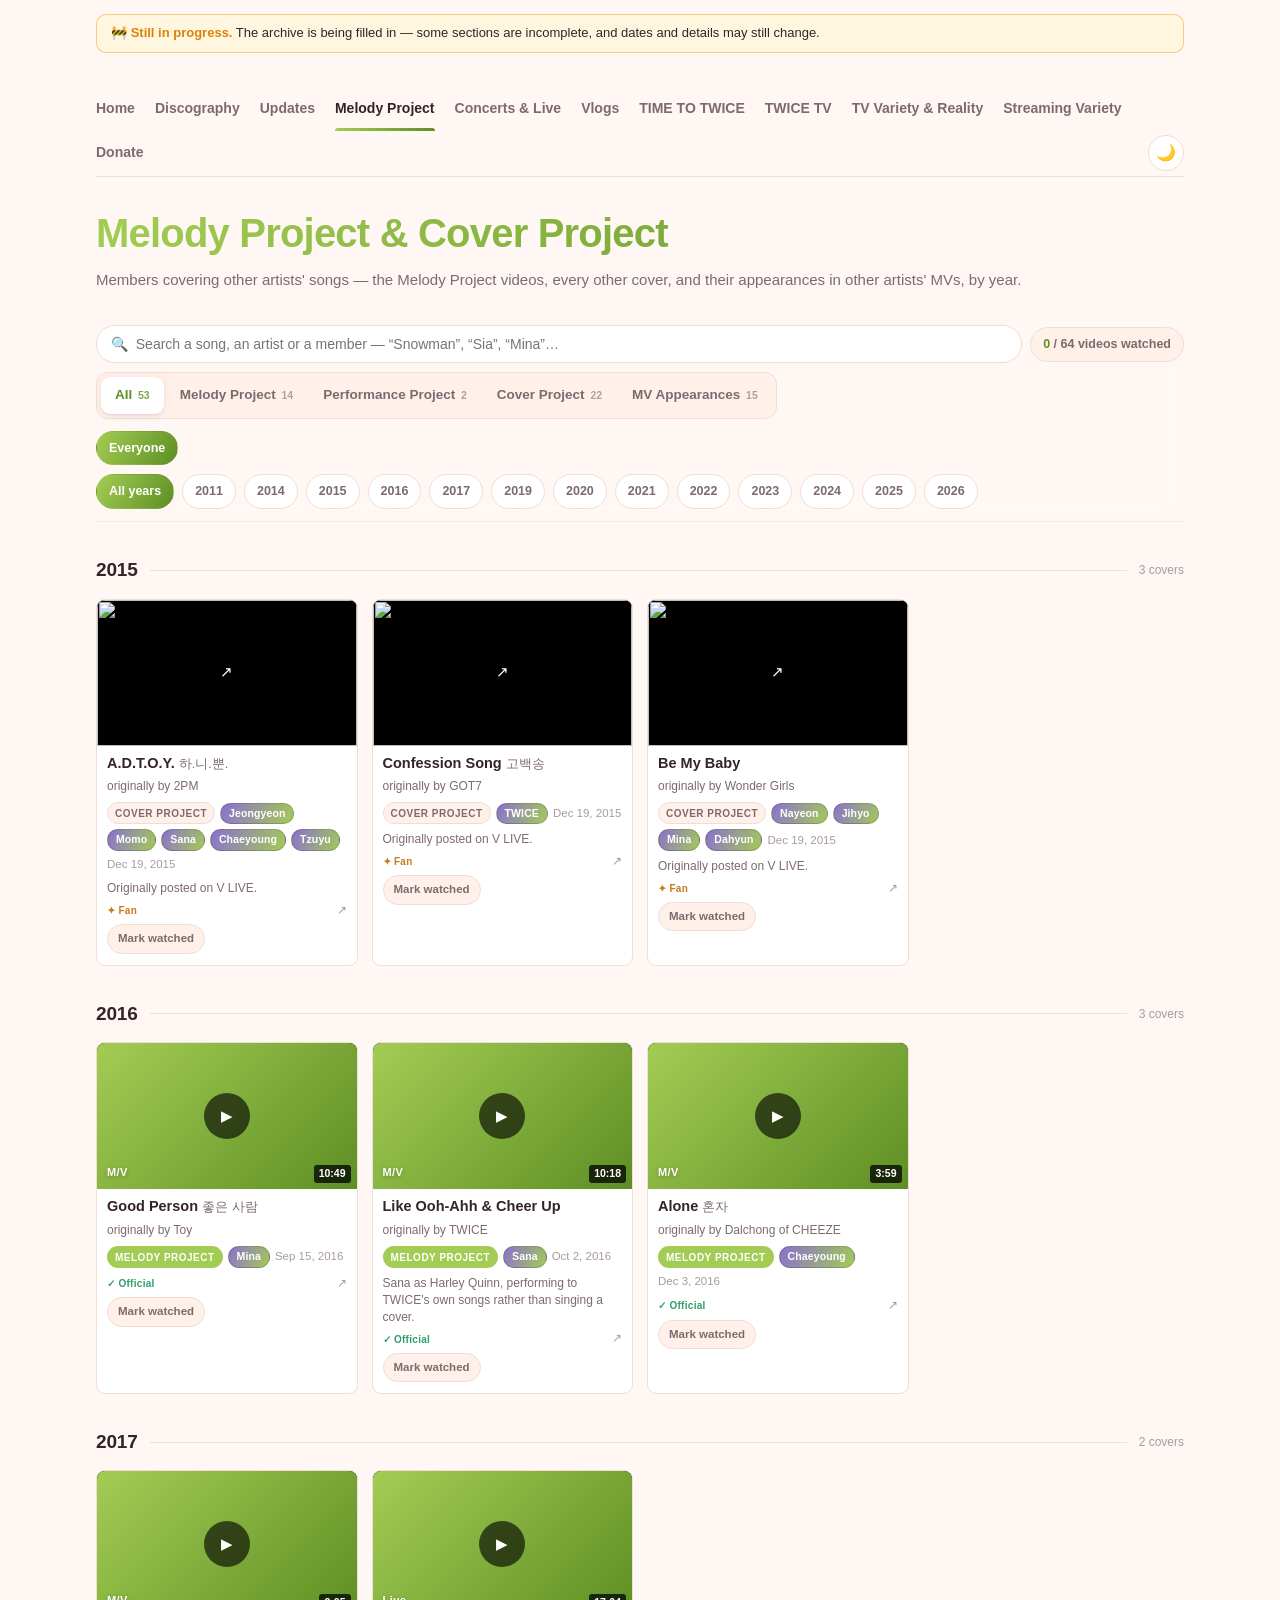
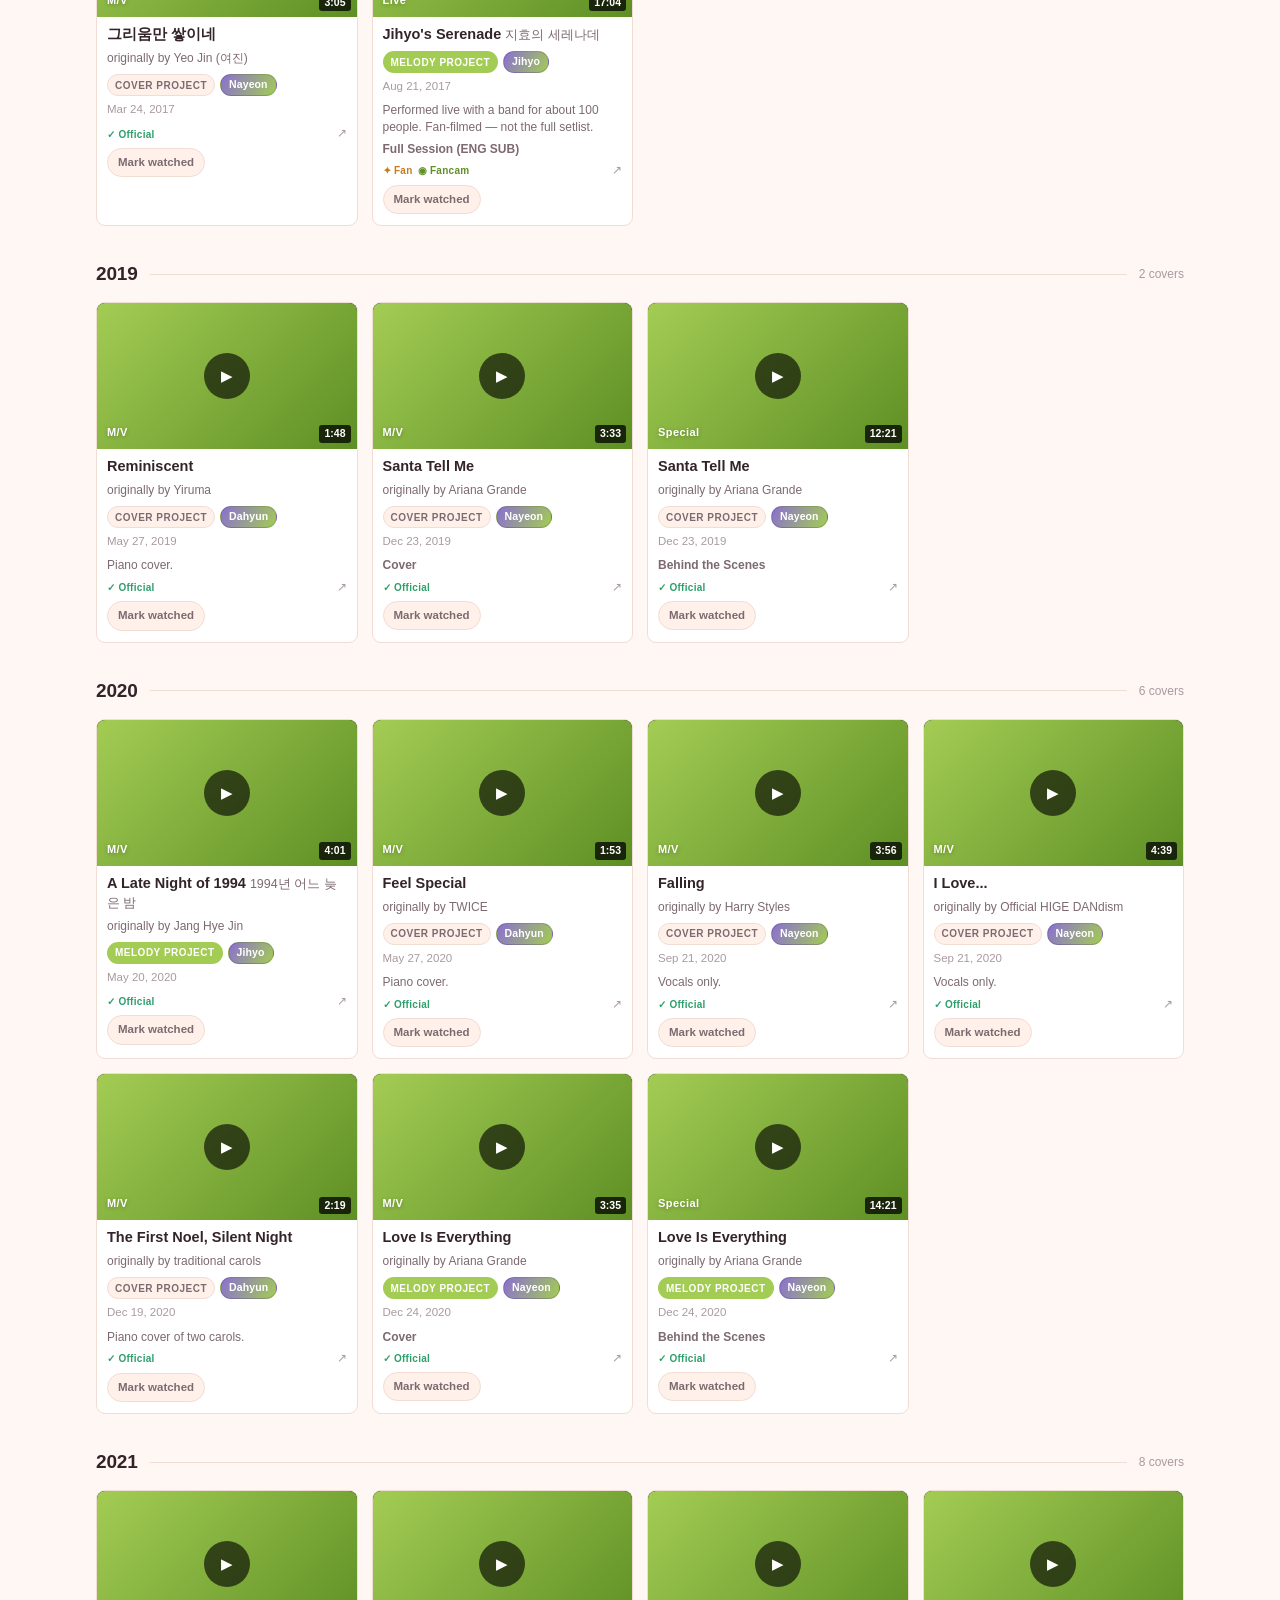
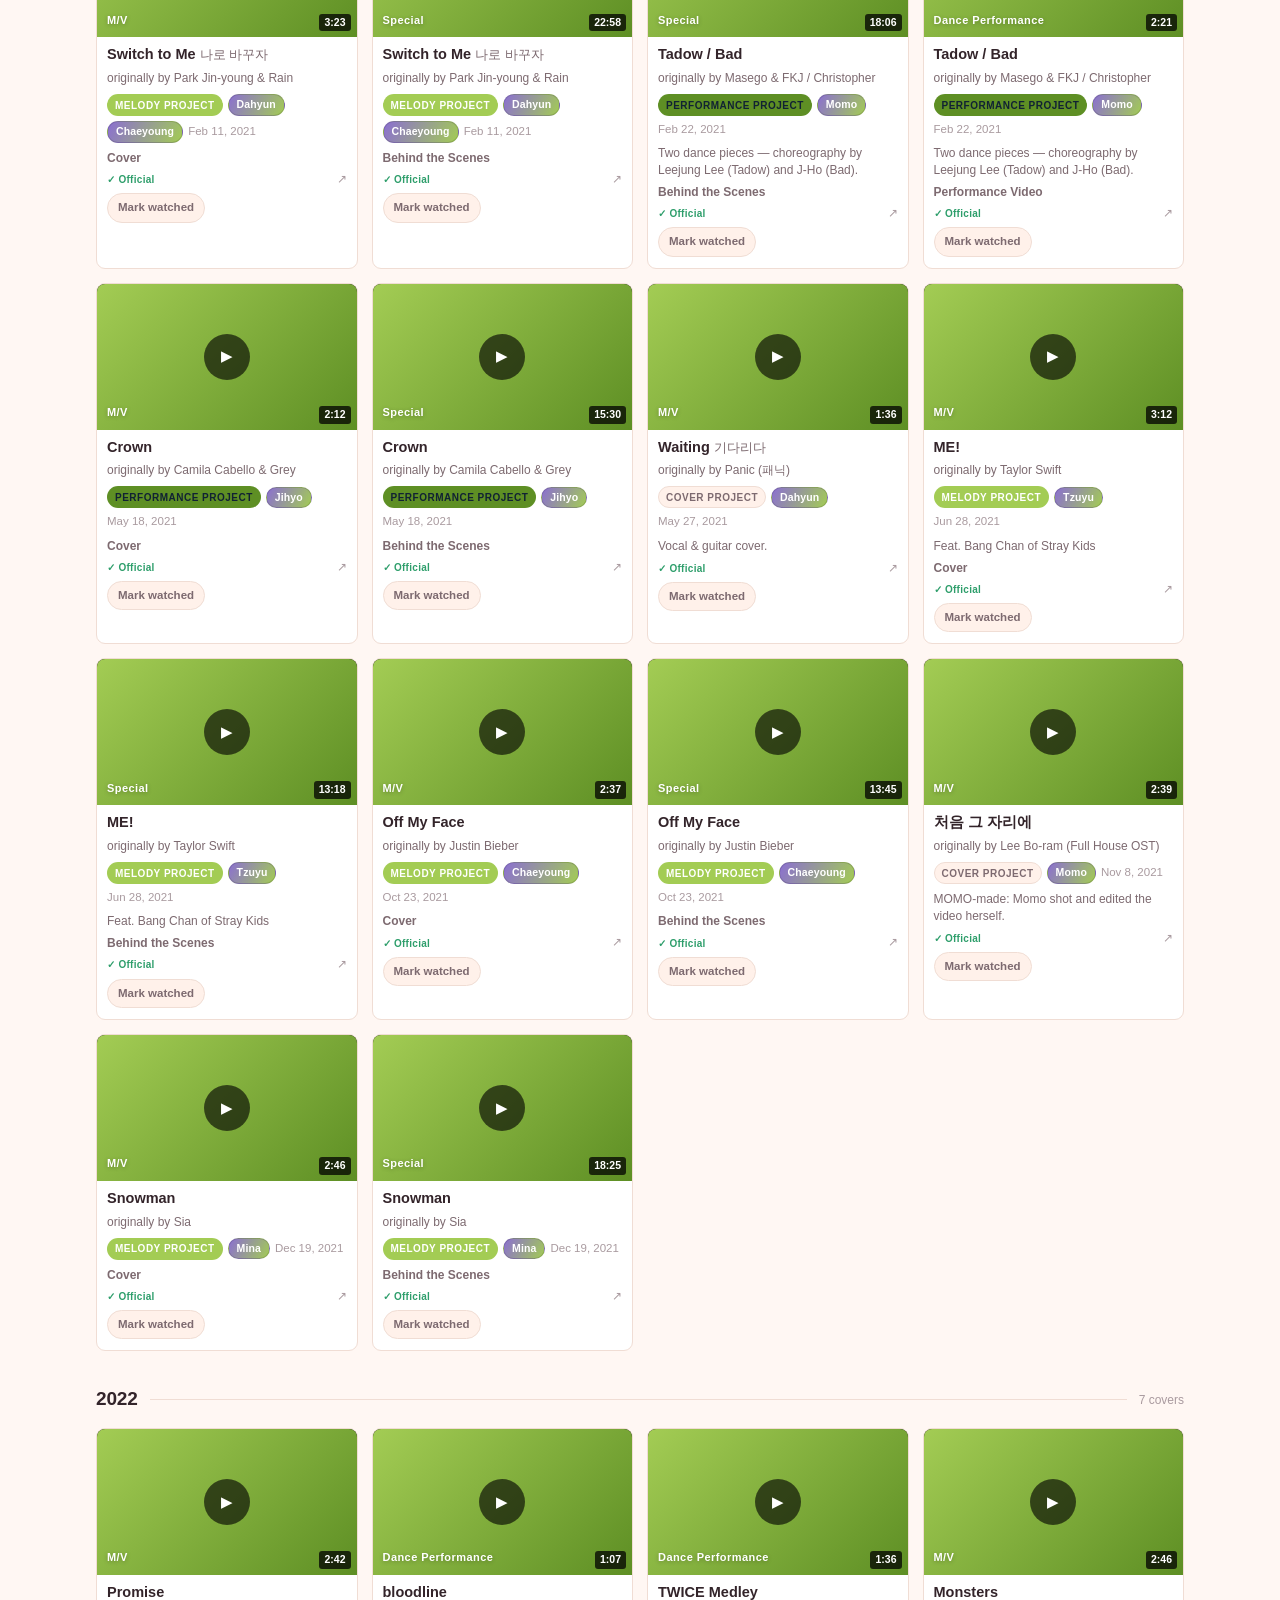
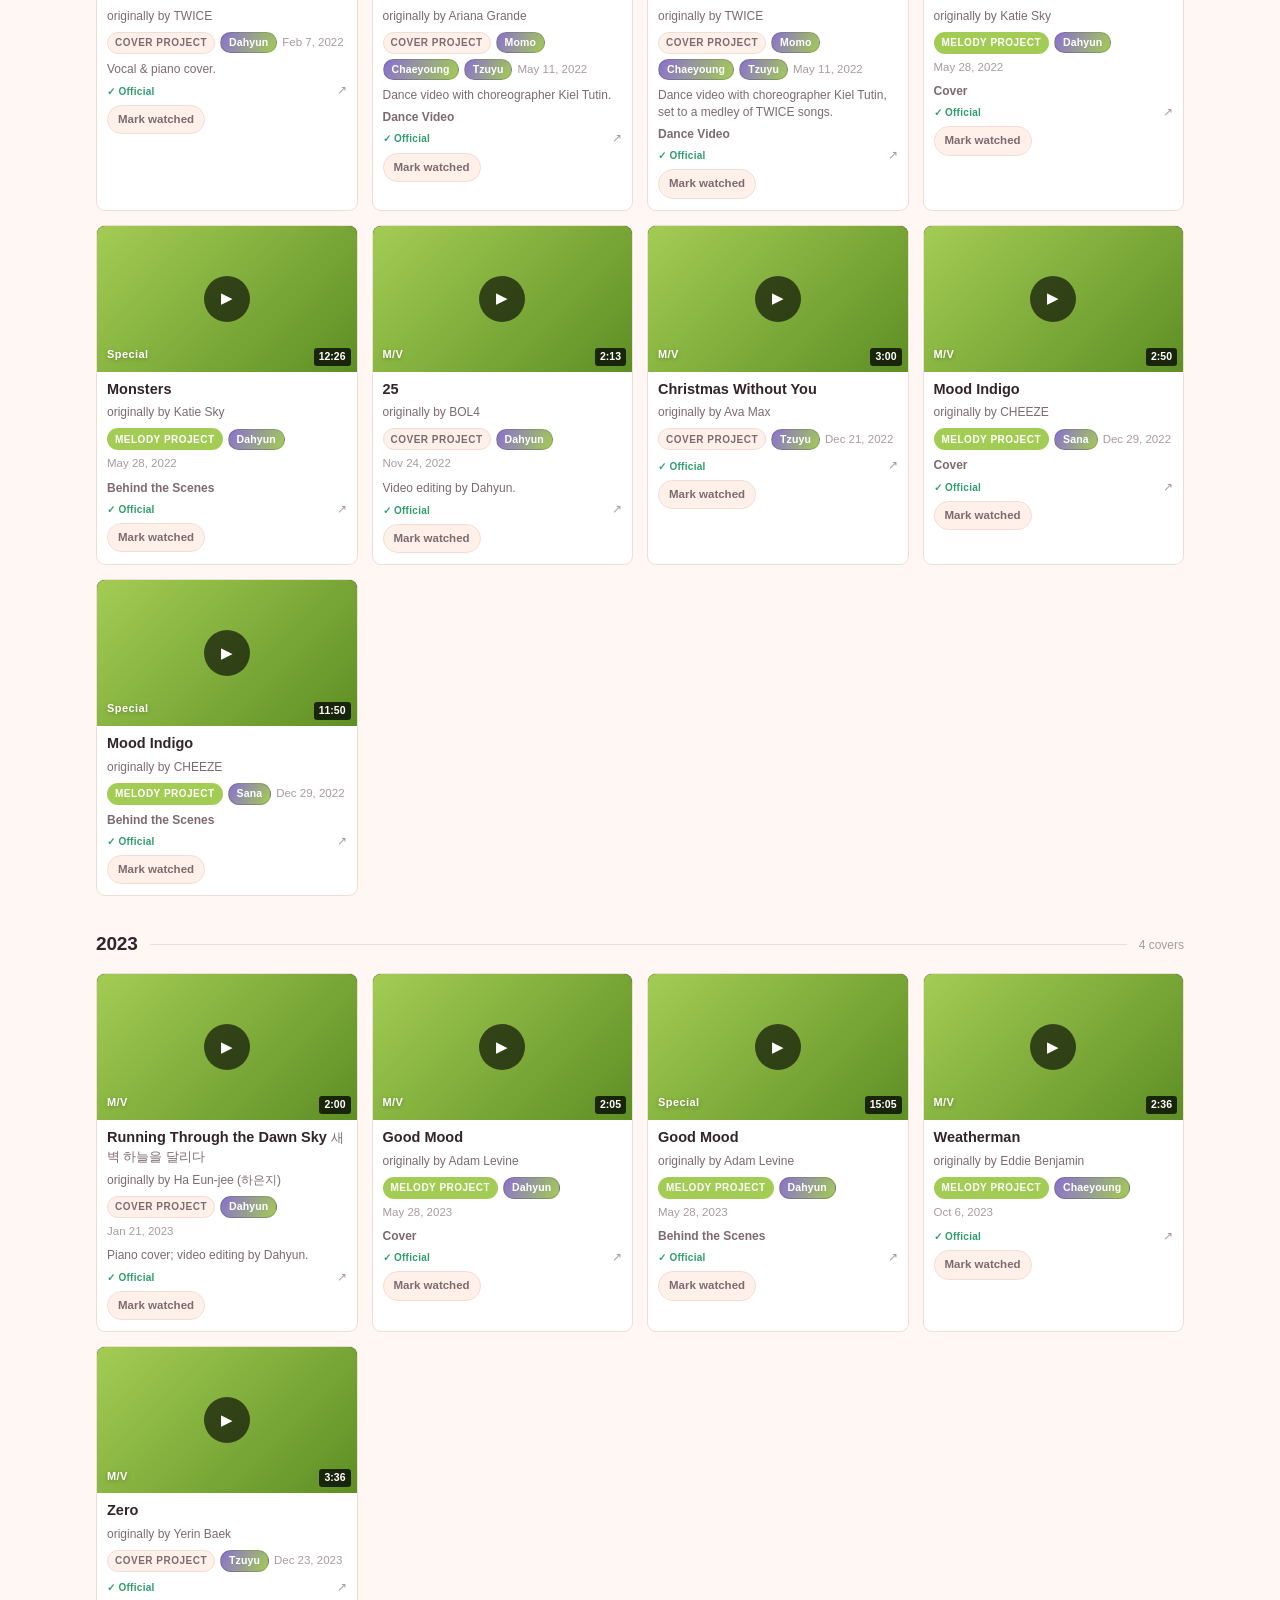
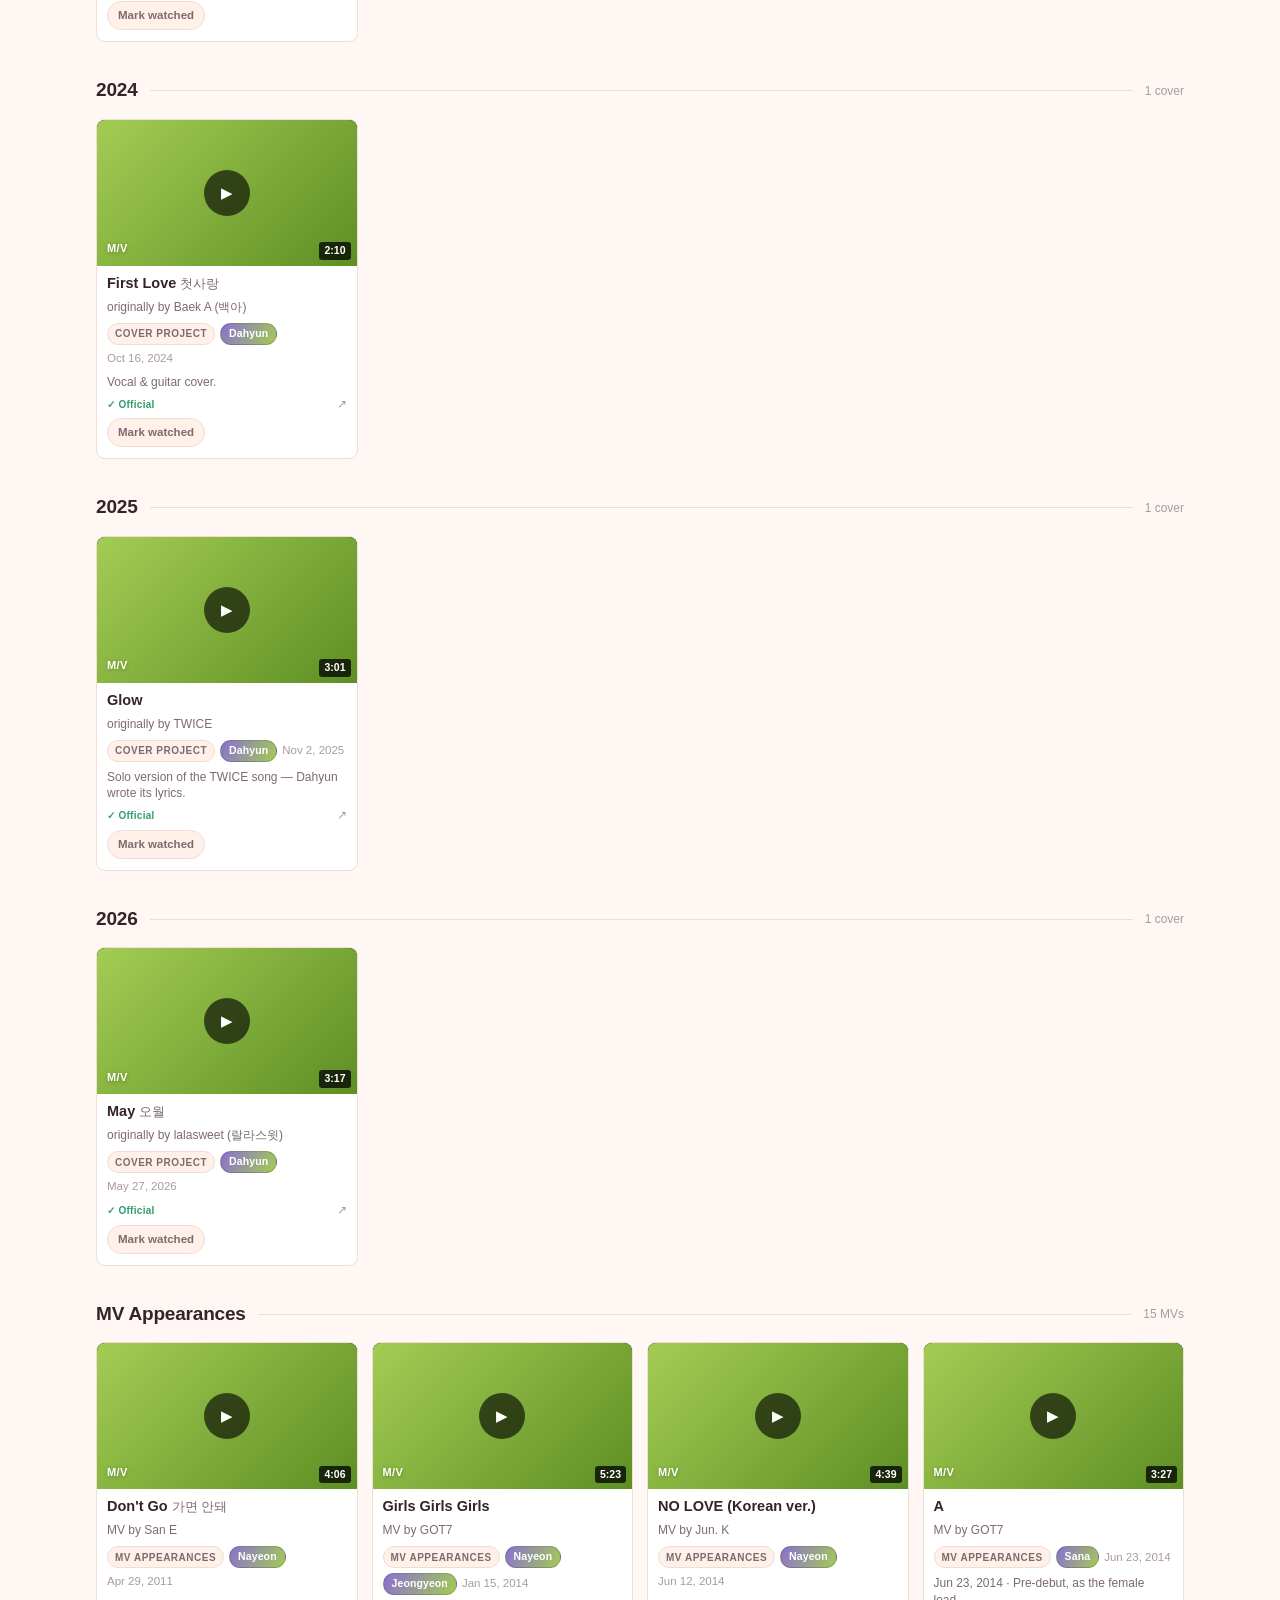
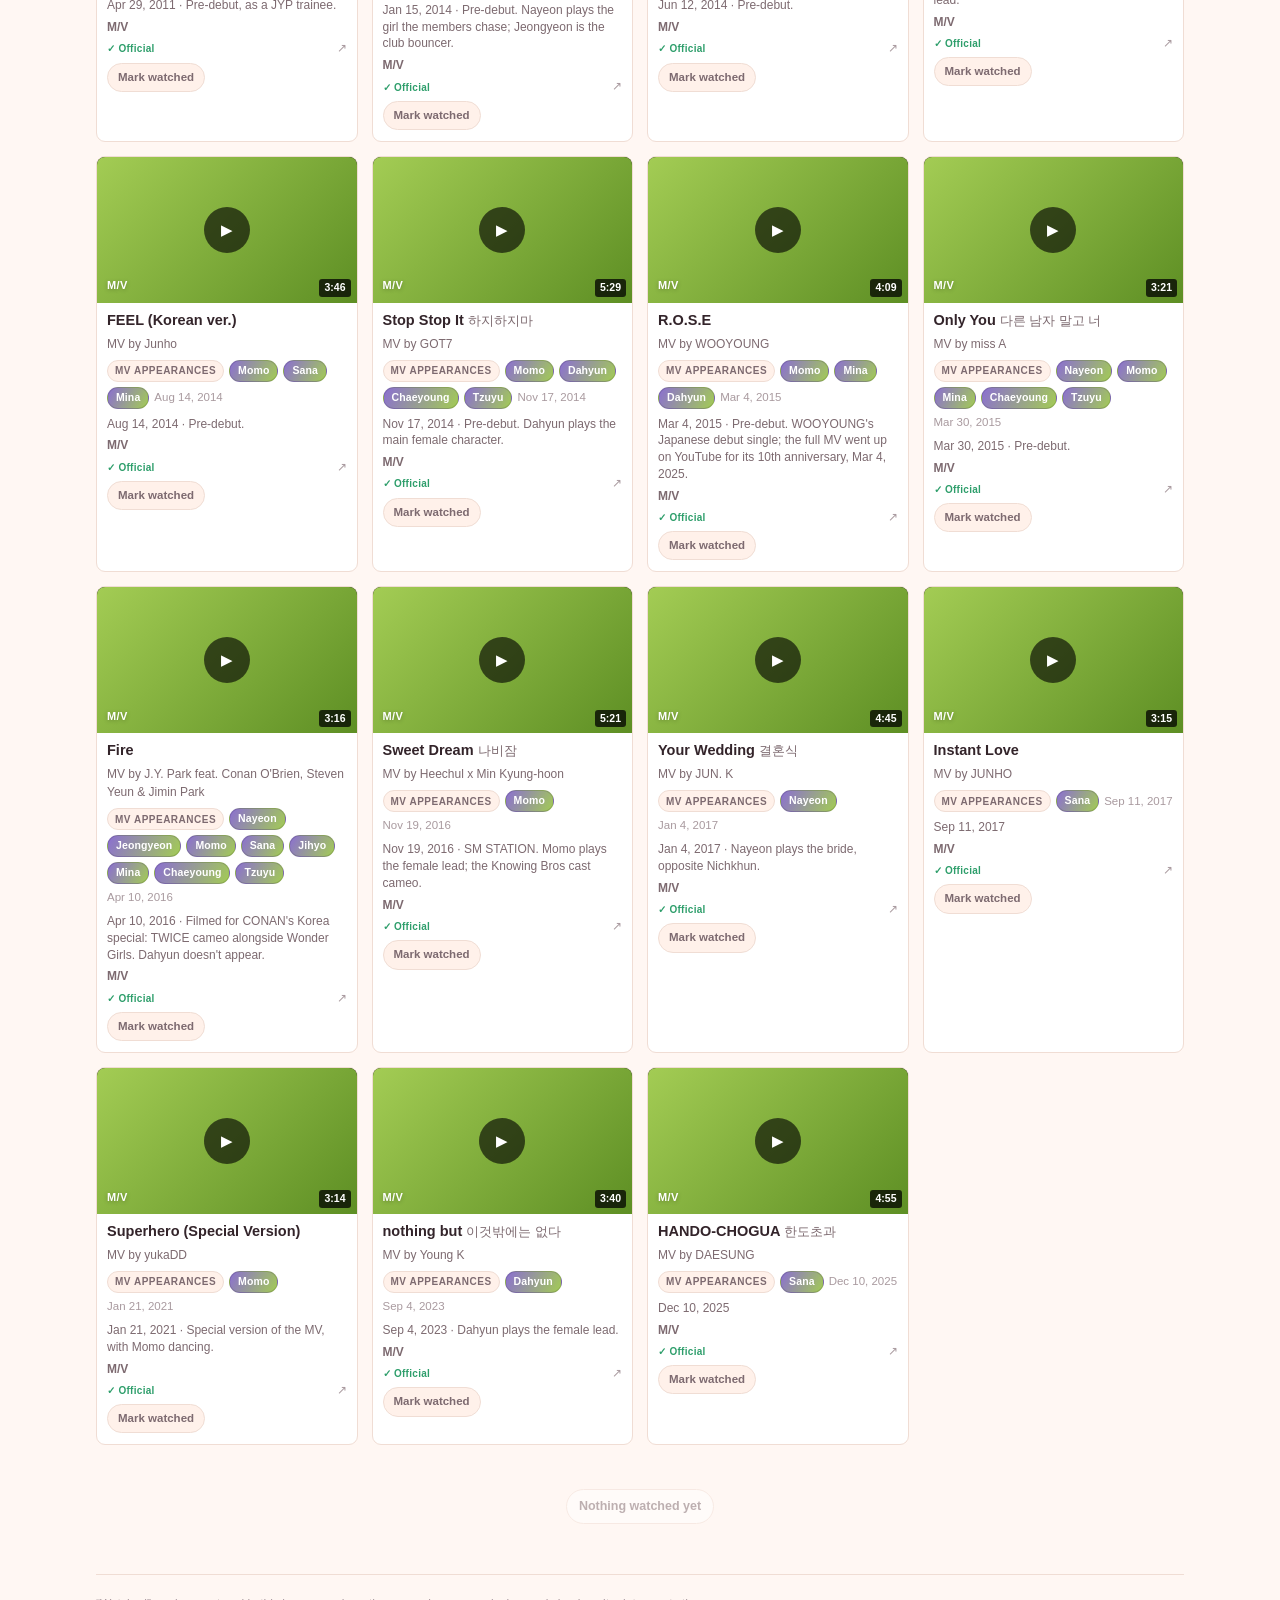
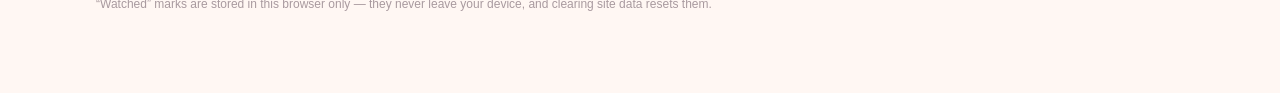
==== covers.html @ 8e664154 "TW-DAY, TDOONG Baseball Team, Lollapalooza special moved to Documentaries, durations for every YouTu" ====
<!DOCTYPE html>
<html lang="en" data-accent="covers">
<head>
<meta charset="UTF-8">
<meta name="viewport" content="width=device-width, initial-scale=1.0">
<title>Melody Project &amp; Cover Project · Candybong Vault</title>
<meta name="description" content="TWICE members' Melody Project videos and every other cover, filed by year.">
<link rel="icon" type="image/png" href="assets/img/favicon.png?v=258">
<link rel="apple-touch-icon" href="assets/img/apple-touch-icon.png?v=258">
<link rel="stylesheet" href="assets/css/style.css?v=258">
<script>try{var t=localStorage.getItem('twice-archive:theme');if(t==='light'||t==='dark')document.documentElement.setAttribute('data-theme',t)}catch(e){}</script>
</head>
<body>
<div class="wrap">

  <p class="wip-banner" role="status">🚧 <b>Still in progress.</b> The archive is being filled in — some sections are incomplete, and dates and details may still change.</p>

  <header class="site-head">
    <nav class="site-nav">
      <button type="button" class="theme-toggle" id="themeToggle" aria-label="Switch theme">🌙</button>
    </nav>
    <h1>Melody Project &amp; Cover Project</h1>
    <p>Members covering other artists' songs — the Melody Project videos, every other cover, and their appearances in other artists' MVs, by year.</p>
  </header>

  <div class="toolbar">
    <div class="row">
      <input type="text" class="search" id="search"
             placeholder="🔍  Search a song, an artist or a member — “Snowman”, “Sia”, “Mina”…">
      <span class="progress-pill" id="progress"></span>
    </div>
    <div class="row tabs" id="series"><!-- Melody Project / Performance Project / Cover Project / MV Appearances chips, built by covers.js --></div>
    <div class="row" id="members"><!-- member chips, built by covers.js --></div>
    <div class="row" id="years"><!-- year chips, built by covers.js --></div>
  </div>

  <div id="list"></div>

  <div class="reset-row">
    <button type="button" class="chip danger" id="resetProgress">Reset watched progress</button>
  </div>

  <footer class="site-foot">
    “Watched” marks are stored in this browser only — they never leave your device, and
    clearing site data resets them.
  </footer>

</div>

<script src="assets/js/core.js?v=258"></script>
<script src="assets/js/covers.js?v=258"></script>
<script src="assets/js/theme.js?v=258"></script>
</body>
</html>
---- assets/css/style.css ----
/* ---------------------------------------------------------------------------
   TWICE Content Archive — shared stylesheet.

   Every colour is a token on :root so the dark-mode block below only has to
   restate the handful that actually change. Pages set data-accent on <html>
   to tint themselves per section (discography, time-to-twice, …) without
   needing their own stylesheet.
--------------------------------------------------------------------------- */

:root {
  --peach:      #ff9d76;
  --candy:      #ff6fa5;
  --grape:      #8b6fd1;
  --mint:       #4ec9b0;

  --accent:     var(--peach);
  --accent-2:   var(--candy);
  --accent-ink: var(--accent);   /* accent used as text; pages with a pale accent point it at --accent-2 */

  --bg:         #fff7f3;
  --surface:    #ffffff;
  --surface-2:  #fff1ea;
  --line:       #f0ddd4;
  --line-soft:  #f7e8e1;

  --text:       #33242a;
  --text-soft:  #7d6a70;
  --text-faint: #a99a9f;

  --ok:         #2e9e6b;
  --warn:       #c97a1e;

  --radius:     14px;
  --radius-sm:  9px;
  --shadow:     0 1px 2px rgba(80,40,50,.06), 0 6px 20px rgba(80,40,50,.07);
  --shadow-lg:  0 10px 50px rgba(60,25,40,.22);

  --font: "Pretendard", -apple-system, BlinkMacSystemFont, "Segoe UI", Roboto,
          "Helvetica Neue", "Apple SD Gothic Neo", "Malgun Gothic", sans-serif;
}

/* Section tints. Each page sets one on <html>. */
:root[data-accent="discography"] { --accent: var(--candy);  --accent-2: var(--peach); }
:root[data-accent="shows"]       { --accent: var(--grape);  --accent-2: var(--candy); }
/* Updates through TV Variety each wear one member's colour, in menu order,
   fading into a deeper shade of it (the member hex matches memberColors in data/). */
:root[data-accent="updates"]     { --accent: #49c0ec; --accent-2: #1f7fb8; } /* Nayeon */
:root[data-accent="covers"]      { --accent: #a3cc54; --accent-2: #5e8f24; } /* Jeongyeon */
:root[data-accent="live"]        { --accent: #e67ea3; --accent-2: #c2457e; } /* Momo */
:root[data-accent="vlogs"]       { --accent: #8c79b4; --accent-2: #5b4596; } /* Sana */
:root[data-accent="twicetv"]     { --accent: #f9cc85; --accent-2: #e0913a; } /* Jihyo */
:root[data-accent="variety"]     { --accent: #71c7d4; --accent-2: #2a8fa0; } /* Mina */
/* Dahyun's white can't tint a page, so TIME TO TWICE skips ahead to Chaeyoung. */
:root[data-accent="ttt"]         { --accent: #e62722; --accent-2: #a8151a; } /* Chaeyoung */
:root[data-accent="streaming"]   { --accent: #2253a3; --accent-2: #163a78; } /* Tzuyu */
:root:is([data-accent="covers"], [data-accent="live"], [data-accent="vlogs"],
      [data-accent="twicetv"], [data-accent="variety"], [data-accent="updates"],
      [data-accent="ttt"], [data-accent="streaming"]) { --accent-ink: var(--accent-2); }
/* …but on the dark background it's the bright member colour that reads. */
@media (prefers-color-scheme: dark) {
  :root:not([data-theme="light"]) { --accent-ink: var(--accent); }
}
:root[data-theme="dark"] { --accent-ink: var(--accent); }
/* Tzuyu's navy is too dark to read on the dark background; lift it. */
@media (prefers-color-scheme: dark) {
  :root[data-accent="streaming"]:not([data-theme="light"]) { --accent-ink: #7fa6ea; }
}
:root[data-accent="streaming"][data-theme="dark"] { --accent-ink: #7fa6ea; }
/* Jihyo's apricot and Mina's aqua are too pale for white text on a selected chip. */
:root:is([data-accent="twicetv"], [data-accent="variety"]) .chip.on { color: #2a1b22; }

@media (prefers-color-scheme: dark) {
  :root:not([data-theme="light"]) {
    --bg:        #171114;
    --surface:   #211820;
    --surface-2: #2b2029;
    --line:      #3a2c36;
    --line-soft: #312430;
    --text:      #f6ecf1;
    --text-soft: #bda9b5;
    --text-faint:#8e7a86;
    --ok:        #5fd39b;
    --warn:      #e0a457;
    --shadow:    0 1px 2px rgba(0,0,0,.35), 0 6px 20px rgba(0,0,0,.35);
    --shadow-lg: 0 10px 50px rgba(0,0,0,.6);
  }
}
:root[data-theme="dark"] {
  --bg:#171114; --surface:#211820; --surface-2:#2b2029; --line:#3a2c36;
  --line-soft:#312430; --text:#f6ecf1; --text-soft:#bda9b5; --text-faint:#8e7a86;
  --ok:#5fd39b; --warn:#e0a457;
  --shadow:0 1px 2px rgba(0,0,0,.35), 0 6px 20px rgba(0,0,0,.35);
  --shadow-lg:0 10px 50px rgba(0,0,0,.6);
}

* { box-sizing: border-box; }

body {
  margin: 0;
  font-family: var(--font);
  background: var(--bg);
  color: var(--text);
  -webkit-font-smoothing: antialiased;
  line-height: 1.5;
}

a { color: inherit; }

.wrap { max-width: 1120px; margin: 0 auto; padding: 0 16px 80px; }

/* ---------- header ---------- */

.site-head { padding: 34px 0 22px; }

/* Site-wide notice while the archive is being filled in. Remove the <p> from
   each page when it's done. */
.wip-banner {
  margin: 14px 0 0; padding: 9px 14px;
  border: 1px solid color-mix(in srgb, #f0980d 45%, transparent);
  border-radius: 10px;
  background: color-mix(in srgb, #ffc224 14%, var(--surface));
  color: var(--text); font-size: 13px; line-height: 1.45;
}
.wip-banner b { color: #d9820a; }

/* Site navigation reads as a menu bar — plain links on a rule, the current
   page underlined — so it can't be mistaken for the filter pills below it. */
.site-nav {
  display: flex; flex-wrap: wrap; gap: 0 20px; align-items: center;
  margin-bottom: 26px;
  border-bottom: 1px solid var(--line);
}
.site-nav a {
  position: relative;
  text-decoration: none; font-size: 14px; font-weight: 600;
  color: var(--text-soft);
  padding: 11px 0;
}
.site-nav a:hover { color: var(--text); }
.site-nav a.on { color: var(--text); }
.site-nav a.on::after {
  content: ""; position: absolute; left: 0; right: 0; bottom: -1px;
  height: 3px; border-radius: 3px 3px 0 0;
  background: linear-gradient(90deg, var(--accent), var(--accent-2));
}

/* Light / dark toggle, pushed to the right end of the nav row. */
.theme-toggle {
  margin: 5px 0 5px auto;
  width: 36px; height: 36px; border-radius: 999px;
  display: inline-grid; place-items: center;
  font-size: 16px; line-height: 1; cursor: pointer;
  border: 1px solid var(--line); background: var(--surface);
  transition: border-color .15s ease, transform .15s ease;
}
.theme-toggle:hover { border-color: var(--accent); transform: rotate(-12deg); }
.theme-toggle:focus-visible { outline: 2px solid var(--accent); outline-offset: 2px; }

.site-head h1 {
  margin: 0 0 6px;
  font-size: clamp(26px, 5vw, 40px);
  letter-spacing: -.02em;
  background: linear-gradient(100deg, var(--accent), var(--accent-2));
  -webkit-background-clip: text; background-clip: text;
  -webkit-text-fill-color: transparent;
}
/* The home page's site name: capitals from CSS rather than typed, so screen
   readers still read it as words. Loosened, since caps crowd at -.02em. */
.site-head h1.site-title { text-transform: uppercase; letter-spacing: .04em; }
.site-head p { margin: 0; color: var(--text-soft); font-size: 15px; }
/* ---------- Get to Know TWICE (home page) ---------- */

/* A rule under the section sets it apart from the archive cards below. */
.intro {
  margin: 8px 0 30px; padding-bottom: 32px;
  border-bottom: 1px solid var(--line);
}
.intro-title { margin: 0 0 4px; font-size: 20px; }
.intro-lede { margin: 0 0 14px; font-size: 14px; color: var(--text-soft); }
.intro-grid {
  display: grid; gap: 14px;
  grid-template-columns: repeat(auto-fill, minmax(260px, 1fr));
}
.intro-card {
  display: flex; flex-direction: column; text-decoration: none;
  background: var(--surface);
  border: 1px solid var(--line);
  border-radius: var(--radius);
  overflow: hidden;
  box-shadow: var(--shadow);
  transition: transform .15s ease, border-color .15s ease;
}
.intro-card:hover { transform: translateY(-3px); border-color: var(--accent); }
.intro-card .thumb { position: relative; display: block; aspect-ratio: 16 / 9; background: var(--surface-2); }
.intro-card .thumb img { width: 100%; height: 100%; object-fit: cover; display: block; }
.intro-card .thumb i {
  position: absolute; right: 8px; bottom: 8px;
  font-style: normal; font-size: 11.5px; font-weight: 700; color: #fff;
  padding: 2px 6px; border-radius: 5px; background: rgba(0,0,0,.72);
}
.intro-card .body { display: block; padding: 12px 14px 14px; }
.intro-card b { display: block; font-size: 15px; margin-bottom: 3px; }
.intro-card small { display: block; font-size: 12.5px; color: var(--text-soft); }

/* Other fan sites: a row of pill buttons under the intro cards. */
.intro-sites { margin-top: 22px; }
.intro-sites h3 {
  margin: 0 0 10px; font-size: 11.5px; font-weight: 700;
  text-transform: uppercase; letter-spacing: .06em; color: var(--text-soft);
}
.site-links { display: flex; flex-wrap: wrap; gap: 10px; }
.site-link {
  display: inline-flex; align-items: center; gap: 11px;
  max-width: 100%; padding: 9px 16px 9px 10px;
  text-decoration: none; color: var(--text);
  background: var(--surface);
  border: 1px solid var(--line); border-radius: 999px;
  box-shadow: var(--shadow);
  transition: transform .15s ease, border-color .15s ease;
}
.site-link:hover { transform: translateY(-2px); border-color: var(--accent); }
.site-link:focus-visible { outline: 2px solid var(--accent); outline-offset: 2px; }
.site-link .ico {
  flex: none; width: 34px; height: 34px; border-radius: 999px;
  display: grid; place-items: center; font-size: 17px;
  background: linear-gradient(135deg, var(--accent), var(--accent-2));
}
.site-link .txt { min-width: 0; }
.site-link b { display: block; font-size: 14px; line-height: 1.25; }
.site-link small { display: block; font-size: 12px; color: var(--text-soft); }
.site-link .go { flex: none; margin-left: 2px; font-size: 14px; font-weight: 700; color: var(--accent-ink); transition: transform .15s ease; }
.site-link:hover .go { transform: translate(2px, -2px); }

/* ---------- hub cards ---------- */

.hub-grid {
  display: grid; gap: 14px;
  grid-template-columns: repeat(auto-fill, minmax(240px, 1fr));
  margin-top: 8px;
}
.hub-card {
  display: block; text-decoration: none;
  background: var(--surface);
  border: 1px solid var(--line);
  border-radius: var(--radius);
  padding: 20px;
  box-shadow: var(--shadow);
  transition: transform .15s ease, border-color .15s ease;
}
.hub-card:hover { transform: translateY(-3px); border-color: var(--accent); }
.hub-card.soon { opacity: .55; pointer-events: none; }
.hub-card .emoji { font-size: 26px; display: block; margin-bottom: 10px; }
.hub-card h2 { margin: 0 0 5px; font-size: 17px; }
.hub-card p { margin: 0; font-size: 13px; color: var(--text-soft); }
.hub-card .tag {
  display: inline-block; margin-top: 12px; font-size: 11px; font-weight: 700;
  text-transform: uppercase; letter-spacing: .05em; color: var(--accent-ink);
}
/* Watched totals under the Discography card's tag, filled in by index.html
   from what discography.js last counted. */
.hub-progress { display: block; margin-top: 10px; font-size: 12px; color: var(--text-soft); }
.hub-progress .bar {
  display: block; height: 4px; border-radius: 999px; margin-bottom: 6px;
  background: var(--line); overflow: hidden;
}
.hub-progress .bar b {
  display: block; height: 100%;
  background: linear-gradient(90deg, var(--accent), var(--accent-2));
}
.hub-progress > b { color: var(--accent-ink); }
.hub-progress.done { color: var(--ok); font-weight: 600; }
.hub-progress.done .bar b { background: var(--ok); }

/* ---------- toolbar ---------- */

.toolbar {
  position: sticky; top: 0; z-index: 20;
  background: color-mix(in srgb, var(--bg) 88%, transparent);
  backdrop-filter: blur(10px);
  border-bottom: 1px solid var(--line-soft);
  padding: 12px 0;
  margin-bottom: 20px;
}
/* theme.js tucks the toolbar away while you scroll down the list and
   brings it back as soon as you scroll up. */
.toolbar { transition: transform .25s ease; }
.toolbar.tucked { transform: translateY(calc(-100% - 1px)); }
.toolbar .row { display: flex; flex-wrap: wrap; gap: 8px; align-items: center; }
.toolbar .row + .row { margin-top: 9px; }

.search {
  flex: 1 1 220px; min-width: 0;
  padding: 10px 14px; font-size: 14px; font-family: inherit;
  color: var(--text);
  background: var(--surface);
  border: 1px solid var(--line); border-radius: 999px;
}
.search:focus { outline: 2px solid var(--accent); outline-offset: 1px; border-color: transparent; }

.chip {
  font: inherit; font-size: 12.5px; font-weight: 600;
  color: var(--text-soft); cursor: pointer;
  padding: 7px 12px; border-radius: 999px;
  border: 1px solid var(--line); background: var(--surface);
}
.chip:hover { color: var(--text); }
.chip.on {
  color: #fff; border-color: transparent;
  background: linear-gradient(120deg, var(--accent), var(--accent-2));
}

/* The page's main split (Melody Project / Cover Project…, Tours / Festivals…)
   is a segmented control rather than more pills: one tinted track, the chosen
   segment lifted out of it. It wraps inside the track rather than scrolling:
   a page with many series (TV Variety) outgrows one line, and a mouse can't
   swipe a hidden-scrollbar row sideways. */
.toolbar .row.tabs {
  display: inline-flex; flex-wrap: wrap; gap: 2px;
  max-width: 100%;
  padding: 4px; border-radius: 12px;
  background: var(--surface-2); border: 1px solid var(--line);
}
.tabs .chip {
  flex: none; white-space: nowrap;
  font-size: 13.5px; padding: 8px 14px; border-radius: 9px;
  border: 0; background: transparent;
}
.tabs .chip.on {
  color: var(--accent-ink); background: var(--surface);
  box-shadow: 0 1px 2px rgba(80,40,50,.10), 0 2px 8px rgba(80,40,50,.08);
}
/* In the dark the surface is darker than the track, so a white-card lift
   would read as sunken — tint the chosen segment with the accent instead. */
@media (prefers-color-scheme: dark) {
  :root:not([data-theme="light"]) .tabs .chip.on {
    color: var(--text); box-shadow: none;
    background: color-mix(in srgb, var(--accent) 32%, var(--surface-2));
  }
}
:root[data-theme="dark"] .tabs .chip.on {
  color: var(--text); box-shadow: none;
  background: color-mix(in srgb, var(--accent) 32%, var(--surface-2));
}
.toolbar .row.tabs + .row { margin-top: 12px; }

/* Past a handful of series, live.js swaps the tabs for one dropdown: a pill
   the size of the search box, with its own chevron in place of the browser's. */
.series-picker {
  position: relative; display: inline-flex; align-items: center; gap: 10px;
  max-width: 100%;
}
.picker-label {
  font-size: 12px; font-weight: 700; letter-spacing: .06em; text-transform: uppercase;
  color: var(--text-soft);
}
.series-picker select {
  appearance: none; -webkit-appearance: none;
  min-width: 260px; max-width: 100%; min-height: 40px;
  padding: 9px 40px 9px 16px;
  font: inherit; font-size: 14px; font-weight: 600; color: var(--text);
  background: var(--surface-2); cursor: pointer;
  border: 1px solid var(--line); border-radius: 12px;
  text-overflow: ellipsis;
}
.series-picker select:hover { border-color: var(--accent); }
.series-picker select:focus-visible { outline: 2px solid var(--accent); outline-offset: 1px; }
.series-picker::after {
  content: ''; position: absolute; right: 16px; top: 50%;
  width: 7px; height: 7px; margin-top: -5px; pointer-events: none;
  border-right: 2px solid var(--text-soft); border-bottom: 2px solid var(--text-soft);
  transform: rotate(45deg);
}
.toolbar .row.picker + .row { margin-top: 12px; }

/* On a phone the nav doesn't fit one line, and wrapping it leaves the first
   row's underline floating off the rule. Keep it one row that swipes sideways,
   with the theme toggle pinned at the right end over a fade. The main tabs wrap
   inside their track instead, so no category hides off the edge. A mouse
   has no swipe, so theme.js turns the wheel sideways on the nav row. */
@media (max-width: 640px) {
  .site-nav {
    flex-wrap: nowrap; gap: 0 18px;
    overflow-x: auto; scrollbar-width: none;
  }
  .site-nav::-webkit-scrollbar { display: none; }
  .site-nav a { flex: none; white-space: nowrap; }
  .site-nav a.on::after { bottom: 0; }       /* the scroller clips anything below its edge */
  .theme-toggle {
    position: sticky; right: 0; flex: none;
    /* a solid ring, then a fade, so links slide out of sight under it */
    box-shadow: 0 0 0 6px var(--bg), -26px 0 16px 2px var(--bg);
  }
  .toolbar .row.tabs { display: flex; flex-wrap: wrap; }
  .toolbar .row:first-child { flex-wrap: nowrap; }   /* search and progress share one line */
  .search { flex-basis: 0; }

  /* Wrapped member and year chips stacked up to fill most of a phone screen,
     and the toolbar is sticky, so they stayed there. Give each row one line
     that swipes sideways and runs to the screen edges. */
  .toolbar .row:not(.tabs):not(.picker):not(:first-child) {
    flex-wrap: nowrap; overflow-x: auto; scrollbar-width: none;
    margin-inline: -16px; padding-inline: 16px;
  }
  .toolbar .row:not(.tabs):not(.picker):not(:first-child)::-webkit-scrollbar { display: none; }
  .toolbar .row:not(.tabs):not(.picker):not(:first-child) > * { flex: none; white-space: nowrap; }

  /* The dropdown stretches to the full width beside its label. */
  .series-picker { display: flex; flex: 1; }
  .series-picker select { flex: 1; min-width: 0; }

}

/* Count beside a filter chip's label. */
.chip-n {
  font-size: 10.5px; font-weight: 700; opacity: .6;
  margin-left: 2px;
}
.chip.on .chip-n { opacity: .8; }

.spacer { flex: 1 1 auto; }

.progress-pill {
  font-size: 12.5px; font-weight: 600; color: var(--text-soft);
  padding: 7px 12px; border-radius: 999px;
  background: var(--surface-2); border: 1px solid var(--line);
  white-space: nowrap;
}
.progress-pill b { color: var(--accent-ink); }

/* ---------- album grid ---------- */

.era-head {
  display: flex; align-items: center; gap: 12px;
  margin: 34px 0 14px;
}
.era-head h2 { margin: 0; font-size: 19px; letter-spacing: -.01em; }
.era-head .rule { flex: 1; height: 1px; background: var(--line); }
.era-head .count { font-size: 12px; color: var(--text-faint); }
.era-head .era-years { margin-left: 4px; font-size: 14px; font-weight: 600; color: var(--text-faint); }

/* A season inside a series section (Vlogs: TW-LOG's Secret Friend, its tours). */
.season-head {
  display: flex; align-items: baseline; gap: 10px;
  margin: 22px 0 10px; padding-left: 10px;
  border-left: 3px solid var(--accent);
}
.season-head h3 { margin: 0; font-size: 15px; }
.season-head .count { font-size: 12px; color: var(--text-faint); }
.season-summary {
  margin: -4px 0 12px; padding-left: 13px; max-width: 70ch;
  font-size: 13px; line-height: 1.5; color: var(--text-soft);
}

.album-grid {
  display: grid; gap: 16px;
  grid-template-columns: repeat(auto-fill, minmax(168px, 1fr));
}

.album-card {
  display: flex; flex-direction: column; text-align: left;
  font: inherit; color: inherit; cursor: pointer;
  padding: 0; border: 1px solid var(--line); border-radius: var(--radius);
  background: var(--surface); overflow: hidden;
  box-shadow: var(--shadow);
  transition: transform .15s ease, border-color .15s ease;
}
.album-card:hover { transform: translateY(-3px); border-color: var(--accent); }

.cover {
  position: relative; aspect-ratio: 1 / 1; width: 100%;
  background: linear-gradient(135deg, var(--accent), var(--accent-2));
  display: grid; place-items: center; overflow: hidden;
}
.cover img { width: 100%; height: 100%; object-fit: cover; display: block; }
/* Stand-in when no cover art has been dropped into assets/img/covers yet. */
.cover .initials {
  font-size: 30px; font-weight: 800; color: #fff;
  letter-spacing: -.03em; text-shadow: 0 2px 10px rgba(0,0,0,.25);
}
.cover .ring {
  position: absolute; right: 8px; bottom: 8px;
  font-size: 10.5px; font-weight: 700; color: #fff;
  padding: 3px 8px; border-radius: 999px;
  background: rgba(20,10,16,.6); backdrop-filter: blur(4px);
}
.cover .ring.done { background: var(--ok); }

/* Watched progress on a cover. The bar along the bottom fills as videos are
   watched; a finished release also gets a tick, a dimmed cover and a green
   frame so it reads as done from across the grid. */
.cover .bar {
  position: absolute; left: 0; right: 0; bottom: 0; height: 4px;
  background: rgba(20,10,16,.35);
}
.cover .bar i { display: block; height: 100%; background: var(--accent); transition: width .2s ease; }
.cover .tick {
  position: absolute; left: 8px; top: 8px;
  width: 26px; height: 26px; border-radius: 999px;
  display: grid; place-items: center;
  font-size: 14px; font-weight: 800; line-height: 1; color: #fff;
  background: var(--ok); box-shadow: 0 2px 8px rgba(0,0,0,.3);
}
.album-card.done { border-color: var(--ok); }
.album-card.done:hover { border-color: var(--ok); }
.album-card.done .cover img { filter: saturate(.55) brightness(.8); }
.album-card.done .cover .bar i { background: var(--ok); }

.album-card .body { padding: 11px 12px 13px; }
.album-card h3 { margin: 0 0 3px; font-size: 14px; line-height: 1.3; }
.album-card .meta { margin: 0; font-size: 11.5px; color: var(--text-faint); }

/* Who the release is credited to, when it isn't simply Twice — the other
   artist on a collaboration. */
.card-artist {
  margin: 0 0 6px; font-size: 11.5px; font-weight: 600;
  color: var(--accent-ink); line-height: 1.3;
}
.panel-artist {
  margin: 0 0 5px; font-size: 13px; font-weight: 600; color: var(--accent-ink);
}

/* Release type, shown under the title on the card and in the panel head. */
.type-row { margin: 0 0 5px; }
.type-badge {
  display: inline-block;
  font-size: 10px; font-weight: 700; letter-spacing: .05em; text-transform: uppercase;
  padding: 2.5px 8px; border-radius: 999px;
  border: 1px solid var(--line); background: var(--surface-2); color: var(--text-soft);
}
.type-badge[data-type="Full Album"] { background:#8b6fd1; border-color:transparent; color:#fff; }
.type-badge[data-type="EP"]         { background:#3f8fd6; border-color:transparent; color:#fff; }
.type-badge[data-type="Single"]     { background:#e0902f; border-color:transparent; color:#fff; }
.type-badge[data-type="Reissue"]    { background:#4ec9b0; border-color:transparent; color:#123; }
.type-badge[data-type="Compilation"] { background:#e2b93b; border-color:transparent; color:#2a1b22; }
.type-badge[data-type="Remix Album"] { background:#8b6fd1; border-color:transparent; color:#fff; }

/* Recently released — set by isNew() in discography.js, expires on its own. */
.new-badge {
  display: inline-block; margin-left: 4px;
  font-size: 10px; font-weight: 800; letter-spacing: .05em; text-transform: uppercase;
  padding: 2.5px 8px; border-radius: 999px;
  background: var(--accent); color: #fff;
}

/* A member writing credit. On its own line under the title rather than lost
   among the pills on the title row. */
.written-row { margin: 6px 0 0 28px; display: flex; flex-wrap: wrap; gap: 6px; }
.written, .member {
  display: inline-block;
  font-size: 11.5px; font-weight: 700; letter-spacing: .01em;
  padding: 3px 10px; border-radius: 999px;
  /* A hairline keeps a near-white member colour (Dahyun) legible against the
     light theme; it disappears against the darker colours. */
  border: 1px solid rgba(0,0,0,.14);
  /* fallback until the inline member colours apply */
  color: #fff; background: linear-gradient(120deg, var(--grape), var(--accent));
}
:root[data-theme="dark"] .written, :root[data-theme="dark"] .member { border-color: rgba(255,255,255,.18); }
@media (prefers-color-scheme: dark) {
  :root:not([data-theme="light"]) .written,
  :root:not([data-theme="light"]) .member { border-color: rgba(255,255,255,.18); }
}
@media (max-width: 560px) { .written-row { margin-left: 0; } }

/* Solo, sub-unit and featured credits beside a track title. */
.credit {
  font-size: 11px; font-weight: 600; color: var(--text-soft);
  padding: 2px 8px; border-radius: 999px;
  background: var(--surface-2); border: 1px solid var(--line);
}

/* ---------- album detail overlay ---------- */

.overlay {
  position: fixed; inset: 0; z-index: 100;
  display: none; padding: 20px 14px;
  background: rgba(30,12,22,.55); backdrop-filter: blur(4px);
  overflow-y: auto; overscroll-behavior: contain;
}
.overlay.open { display: block; }

.panel {
  max-width: 820px; margin: 0 auto;
  background: var(--bg);
  border: 1px solid var(--line);
  border-radius: 18px;
  box-shadow: var(--shadow-lg);
  overflow: hidden;
}

.panel-head {
  display: flex; gap: 16px; align-items: flex-start;
  padding: 20px; border-bottom: 1px solid var(--line);
  background: var(--surface);
}
.panel-head .cover { width: 108px; flex: none; border-radius: var(--radius-sm); }
.panel-head .info { flex: 1; min-width: 0; }
.panel-head h2 { margin: 0 0 3px; font-size: 21px; letter-spacing: -.01em; }
.panel-head .ko { margin: 0 0 6px; font-size: 13px; color: var(--text-soft); }
.panel-head .meta { margin: 0 0 12px; font-size: 12.5px; color: var(--text-faint); }
.panel-close {
  font: inherit; font-size: 22px; line-height: 1; cursor: pointer;
  color: var(--text-soft); background: none; border: 0; padding: 4px 6px;
}
.panel-close:hover { color: var(--text); }
/* ‹ › to the neighbouring release, grouped with the close button. */
.panel-nav { display: flex; align-items: center; gap: 6px; flex: none; }
.panel-arrow {
  font: inherit; font-size: 20px; line-height: 1; cursor: pointer;
  width: 32px; height: 32px; border-radius: 999px;
  display: grid; place-items: center; padding: 0 0 2px;
  color: var(--text-soft); background: var(--surface-2); border: 1px solid var(--line);
}
.panel-arrow:hover:not(:disabled) { color: var(--text); border-color: var(--accent); }
.panel-arrow:disabled { opacity: .35; cursor: default; }

/* The arrows float at the panel's sides, vertically centred, and stay put while
   the tracklist scrolls. They only show while the overlay is open. */
.panel-float { display: none; }
.overlay.open + .panel-float { display: block; }
.panel-float .panel-arrow {
  position: fixed; z-index: 101; top: 50%; transform: translateY(-50%);
  width: 44px; height: 44px; padding: 0;
  color: var(--text); background: var(--surface);
  box-shadow: var(--shadow-lg);
}
/* 820px panel, 14px overlay padding: sit just outside its edges. */
.panel-float #panelPrev { left:  max(10px, calc(50% - 410px - 58px)); }
.panel-float #panelNext { right: max(10px, calc(50% - 410px - 58px)); }
.panel-float .panel-arrow:disabled { opacity: 0; pointer-events: none; }

.stream-links { display: flex; flex-wrap: wrap; gap: 7px; }
.region-lock {
  margin: 7px 0 0; font-size: 11.5px; font-weight: 600; color: var(--warn);
  display: inline-block;
  padding: 3px 9px; border-radius: 999px;
  background: var(--surface-2); border: 1px dashed var(--line);
}
.stream-btn {
  display: inline-flex; align-items: center; gap: 6px;
  text-decoration: none; font-size: 12.5px; font-weight: 600;
  padding: 7px 12px; border-radius: 999px;
  border: 1px solid var(--line); background: var(--surface-2); color: var(--text);
}
.stream-btn:hover { border-color: currentColor; }
.stream-btn .dot { width: 8px; height: 8px; border-radius: 50%; flex: none; }
.stream-btn[data-svc="spotify"]   .dot { background: #1db954; }
.stream-btn[data-svc="appleMusic"].dot,
.stream-btn[data-svc="appleMusic"] .dot { background: #fa243c; }
.stream-btn[data-svc="youtubeMusic"] .dot { background: #ff0000; }
.stream-btn[data-svc="melon"]     .dot { background: #00cd3c; }
/* A service with no link yet still renders, greyed, so gaps are visible. */
.stream-btn.empty { opacity: .4; pointer-events: none; }

.panel-body { padding: 8px 20px 24px; }

/* ---------- track rows ---------- */

.track {
  padding: 14px 0;
  border-bottom: 1px solid var(--line-soft);
}
.track:last-child { border-bottom: 0; }

.track-head { display: flex; align-items: baseline; gap: 8px; flex-wrap: wrap; }
.track-no { font-size: 12px; color: var(--text-faint); width: 20px; flex: none; }
.track-title { font-size: 14.5px; font-weight: 650; }
.track-ko { font-size: 12.5px; color: var(--text-soft); }
.star {
  font-size: 10px; font-weight: 700; text-transform: uppercase; letter-spacing: .05em;
  color: #fff; padding: 2px 7px; border-radius: 999px;
  background: linear-gradient(120deg, var(--accent), var(--accent-2));
}

.video-strip {
  display: grid; gap: 10px; margin-top: 10px;
  grid-template-columns: repeat(auto-fill, minmax(190px, 1fr));
}

.no-video {
  margin-top: 8px; font-size: 12.5px; color: var(--text-faint);
  display: flex; align-items: center; gap: 10px; flex-wrap: wrap;
}
.no-video a { color: var(--accent-ink); font-weight: 600; }

/* ---------- video card ---------- */

.vcard {
  border: 1px solid var(--line); border-radius: var(--radius-sm);
  background: var(--surface); overflow: hidden;
}
.vcard.watched { opacity: .62; }
.vcard.watched:hover { opacity: 1; }

.vthumb {
  position: relative; display: block; width: 100%; padding: 0;
  border: 0; background: #000; cursor: pointer;
  aspect-ratio: 16 / 9; overflow: hidden;
}
.vthumb img { position: relative; z-index: 1; width: 100%; height: 100%; object-fit: cover; display: block; }
.vthumb img[hidden] { display: none; }   /* stub thumbnail — let the gradient show */
/* Sits under the <img>: shows while the thumbnail decodes, and stays put if
   the video has no usable thumbnail at all. Bottom-left so it never collides
   with the centred play button. */
.vthumb .fallback {
  position: absolute; inset: 0;
  display: flex; align-items: flex-end; padding: 9px 10px;
  background: linear-gradient(135deg, var(--accent), var(--accent-2));
  color: #fff; font-size: 11px; font-weight: 700; letter-spacing: .04em;
  text-shadow: 0 1px 4px rgba(0,0,0,.25);
}
.vthumb .play {
  position: absolute; inset: 0; margin: auto;
  width: 46px; height: 46px; border-radius: 50%;
  background: rgba(0,0,0,.62); color: #fff;
  display: grid; place-items: center; font-size: 15px;
  transition: transform .15s ease, background .15s ease;
}
.vthumb:hover .play { transform: scale(1.12); background: var(--accent); }
.vthumb .dur {
  position: absolute; right: 6px; bottom: 6px;
  font-size: 10.5px; font-weight: 600; color: #fff;
  background: rgba(0,0,0,.75); padding: 1px 5px; border-radius: 3px;
}
/* A hand-picked highlight, stuck on the thumbnail itself rather than filed in
   the tag row, so it carries at a glance down a long grid. Top-left is the
   free corner: the play button owns the centre and .dur the bottom-right. The
   white rim and the drop shadow are what make it read as a sticker, and it
   keeps the site's own pink rather than the per-section accent so it looks the
   same on every page. */
.vthumb .must, .season-head .must, .era-head .must {
  position: absolute; z-index: 2; top: 7px; left: 7px;
  font-size: 9.5px; font-weight: 800; letter-spacing: .05em; text-transform: uppercase;
  padding: 3px 8px; border-radius: 999px; white-space: nowrap;
  background: linear-gradient(100deg, #ffc224, #f0980d);
  color: #fff;
  /* White on yellow is thin at this size, so the fill runs to the deep end of
     yellow and the text carries a shadow — the same trick .fallback uses. */
  text-shadow: 0 1px 2px rgba(120,70,0,.55);
  border: 1.5px solid #fff;
  box-shadow: 0 2px 8px rgba(0,0,0,.4);
}
/* On a season heading it sits in line after the title, not over a thumbnail. */
.season-head .must, .era-head .must { position: static; align-self: center; box-shadow: none; }

.vmeta { padding: 8px 10px 9px; display: flex; flex-direction: column; gap: 6px; }
.vlabel { font-size: 12.5px; font-weight: 600; line-height: 1.35; }
.vtags { display: flex; flex-wrap: wrap; gap: 5px; align-items: center; }

.badge {
  font-size: 10px; font-weight: 700; letter-spacing: .04em; text-transform: uppercase;
  padding: 2.5px 7px; border-radius: 999px;
  border: 1px solid transparent;
}
.badge[data-kind="mv"]          { background:#ff6fa5; color:#fff; }
.badge[data-kind="special"]     { background:#d98cf0; color:#2a1b22; }
.badge[data-kind="lyric"]       { background:#8b6fd1; color:#fff; }
.badge[data-kind="performance"] { background:#3f8fd6; color:#fff; }
.badge[data-kind="dance"]       { background:#4ec9b0; color:#123; }
/* a relay dance or STUDIO CHOOM take: part dance video, part stage */
.badge[data-kind="dance-performance"] { background:linear-gradient(90deg, #4ec9b0, #3f8fd6); color:#123; }
.badge[data-kind="live"]        { background:#e0902f; color:#fff; }
.badge[data-kind="audio"]       { background:#6f7fd1; color:#fff; }
.badge[data-kind="other"]       { background:var(--surface-2); color:var(--text-soft); border-color:var(--line); }

.official {
  font-size: 10px; font-weight: 700; letter-spacing: .03em;
  display: inline-flex; align-items: center; gap: 3px;
}
.official.yes { color: var(--ok); }
.official.no  { color: var(--warn); }
.official.fancam { color: var(--accent-ink); }

.watch-btn {
  font: inherit; font-size: 11.5px; font-weight: 600; cursor: pointer;
  display: inline-flex; align-items: center; gap: 5px;
  padding: 5px 10px; border-radius: 999px;
  border: 1px solid var(--line); background: var(--surface-2); color: var(--text-soft);
  align-self: flex-start;
}
.watch-btn:hover { color: var(--text); border-color: var(--text-faint); }
.watch-btn.on { background: var(--ok); border-color: transparent; color: #fff; }
/* The release-wide version sits under the panel's watched count. */
.watch-btn.mark-all { margin: 2px 0 10px; }

.ext {
  font-size: 11.5px; color: var(--text-faint); text-decoration: none;
  margin-left: auto;
}
.ext:hover { color: var(--accent-ink); }
/* When a video has a freely watchable copy, the card opens that and the
   official release moves to this button — still one click away, just no longer
   the thing you land on. A pill rather than a bare ↗ so it reads as a choice. */
.ext.orig {
  font-size: 10.5px; font-weight: 600; letter-spacing: .01em;
  color: var(--text-soft); background: var(--surface-2);
  border: 1px solid var(--line); border-radius: 999px;
  padding: 2.5px 8px; white-space: nowrap;
}
.ext.orig:hover { color: var(--accent-ink); border-color: var(--accent); }

/* ---------- misc ---------- */

.empty-state {
  text-align: center; padding: 60px 20px; color: var(--text-faint); font-size: 14px;
}

/* ---------- covers and live pages ---------- */

/* Both sections lay their videos out as one card grid, with the entry's own
   details above the usual video tags — the song, original artist and members
   on a cover, the show, venue and date on a concert. Same rules, two names. */
.cover-grid,
.live-grid {
  display: grid; gap: 14px;
  grid-template-columns: repeat(auto-fill, minmax(220px, 1fr));
}
.cover-card .vmeta,
.live-card .vmeta { gap: 5px; padding-bottom: 11px; }
.cover-card .song,
.live-card .song { margin: 0; font-size: 14.5px; line-height: 1.3; }
.cover-card .song .track-ko { font-weight: 500; }
.cover-card .orig,
.live-card .orig { font-size: 12px; color: var(--text-soft); }
.cover-card .vlabel,
.live-card .vlabel { font-size: 12px; color: var(--text-soft); }
.cover-meta,
.live-meta { display: flex; flex-wrap: wrap; align-items: center; gap: 5px; margin: 2px 0; }
.cover-meta .date,
.live-meta .date { font-size: 11.5px; color: var(--text-faint); }
.cover-card .member,
.live-card .member { font-size: 10.5px; padding: 2px 8px; }
.cover-note,
.live-note { margin: 0; font-size: 12px; color: var(--text-soft); line-height: 1.4; }
.cover-card .no-video,
.live-card .no-video { margin-top: 4px; }
.series-badge {
  font-size: 10px; font-weight: 700; text-transform: uppercase; letter-spacing: .05em;
  padding: 2.5px 7px; border-radius: 999px;
  color: var(--text-soft); background: var(--surface-2); border: 1px solid var(--line);
}
.series-badge[data-series="melody-project"] { color: #fff; background: var(--accent); border-color: transparent; }
.series-badge[data-series="performance-project"] { color: #123; background: var(--accent-2); border-color: transparent; }
/* The live page's buckets, scoped so they can't collide with a covers series
   of the same name. Four brand colours for six buckets: award shows keep the
   neutral chip, and stage covers & collabs blend two of the brand colours. */
:root[data-accent="live"] .series-badge[data-series="tour"]       { color: #123; background: var(--mint);  border-color: transparent; }
:root[data-accent="live"] .series-badge[data-series="festival"]   { color: #fff; background: var(--grape); border-color: transparent; }
:root[data-accent="live"] .series-badge[data-series="special"]    { color: #fff; background: var(--candy); border-color: transparent; }
:root[data-accent="live"] .series-badge[data-series="fanmeeting"] { color: #123; background: var(--peach); border-color: transparent; }
:root[data-accent="live"] .series-badge[data-series="stage"]      { color: #fff; background: linear-gradient(120deg, var(--candy), var(--grape)); border-color: transparent; }
/* Vlogs: every TW-LOG season shares one look, behind-the-scenes another. */
:root[data-accent="vlogs"] .series-badge[data-series="twlog"]  { color: #123; background: var(--peach); border-color: transparent; }
:root[data-accent="vlogs"] .series-badge[data-series="behind"] { color: #fff; background: var(--grape); border-color: transparent; }
/* TV Variety: one look for every show; the section heading already says which. */
:root:is([data-accent="twicetv"], [data-accent="variety"]) .series-badge { color: #2a1b22; background: linear-gradient(120deg, var(--accent), var(--accent-2)); border-color: transparent; }
/* A member chip in the filter row carries a dot in that member's colour. */
.chip .dot {
  display: inline-block; width: 8px; height: 8px; border-radius: 999px;
  margin-right: 6px; border: 1px solid rgba(0,0,0,.14);
}
@media (max-width: 560px) {
  .cover-grid, .live-grid { grid-template-columns: 1fr 1fr; }
}
@media (max-width: 400px) {
  .cover-grid, .live-grid { grid-template-columns: 1fr; }
}

/* ---------- donate page ---------- */

.donate-card {
  max-width: 640px;
  background: var(--surface);
  border: 1px solid var(--line);
  border-radius: var(--radius);
  padding: 26px 24px;
  box-shadow: var(--shadow);
}
.donate-card .emoji { font-size: 28px; display: block; margin-bottom: 8px; }
.donate-card h2 { margin: 0 0 10px; font-size: 19px; }
.donate-card p { margin: 0 0 12px; color: var(--text-soft); font-size: 14.5px; }
.donate-btn {
  display: inline-flex; align-items: center; gap: 8px; margin-top: 10px;
  padding: 13px 28px; border-radius: 12px;
  font: inherit; font-weight: 800; font-size: 15.5px; letter-spacing: .01em;
  text-decoration: none; color: #fff; cursor: pointer;
  text-shadow: 0 1px 2px rgba(0,0,0,.22);
  background: linear-gradient(120deg, var(--accent), var(--accent-2));
  border: 1px solid rgba(0,0,0,.06);
  /* a light top edge and a coloured drop shadow read as a raised, pressable button */
  box-shadow: inset 0 1px 0 rgba(255,255,255,.35),
              0 4px 0 color-mix(in srgb, var(--accent-2) 70%, #000 30%),
              0 8px 18px color-mix(in srgb, var(--accent-2) 35%, transparent);
  transition: transform .12s ease, box-shadow .12s ease, filter .12s ease;
}
.donate-btn:hover {
  transform: translateY(-2px); filter: brightness(1.05);
  box-shadow: inset 0 1px 0 rgba(255,255,255,.35),
              0 6px 0 color-mix(in srgb, var(--accent-2) 70%, #000 30%),
              0 12px 24px color-mix(in srgb, var(--accent-2) 40%, transparent);
}
.donate-btn:active {
  transform: translateY(3px);
  box-shadow: inset 0 1px 0 rgba(255,255,255,.25),
              0 1px 0 color-mix(in srgb, var(--accent-2) 70%, #000 30%),
              0 3px 8px color-mix(in srgb, var(--accent-2) 30%, transparent);
}
.donate-btn:focus-visible { outline: 3px solid var(--accent); outline-offset: 4px; }

/* "Reset watched progress", centred under the grid. Armed = one more click
   clears everything. */
.reset-row { display: flex; justify-content: center; margin-top: 44px; }
.chip.danger:hover:not(:disabled) { color: var(--warn); border-color: var(--warn); }
.chip.danger.armed { color: #fff; background: var(--warn); border-color: transparent; }
.chip:disabled { opacity: .5; cursor: default; }

/* ---------- updates ---------- */

/* A single column of post cards, newest first. Photos and embedded posts get
   the column's full width. */
.update-stream { max-width: 640px; margin: 0 auto; display: grid; gap: 16px; }
.update {
  background: var(--surface); border: 1px solid var(--line);
  border-radius: var(--radius); box-shadow: var(--shadow);
  padding: 16px 20px 6px;
}
.update-top {
  display: flex; flex-wrap: wrap; align-items: center; justify-content: space-between;
  gap: 6px 10px; margin-bottom: 8px;
}
.update-when { font-size: 12px; font-weight: 700; letter-spacing: .02em; color: var(--accent-ink); }
.update-tags { display: flex; flex-wrap: wrap; gap: 5px; }
.update-tags .member { font-size: 10.5px; padding: 2px 8px; }
.update[hidden] { display: none; }
.update-body { font-size: 15px; line-height: 1.6; }
.update-body h3, .update-body h4 { margin: 18px 0 6px; line-height: 1.3; }
.update-body h3 { font-size: 17px; }
.update-body h4 { font-size: 15px; }
.update-body > :first-child { margin-top: 0; }
.update-body p, .update-body ul { margin: 0 0 14px; }
.update-body ul { padding-left: 22px; }
.update-body p a { color: var(--accent-ink); }
.update-body hr { border: 0; border-top: 1px solid var(--line); margin: 18px 0; }
.update-missing { color: var(--text-faint); font-size: 14px; }

.update-single, .update-gallery, .update-embed, .update-video, .update-link { margin: 0 0 14px; }
.update-gallery { display: grid; gap: 8px; grid-template-columns: repeat(auto-fill, minmax(180px, 1fr)); }
.update-photo { display: block; border-radius: var(--radius-sm); overflow: hidden; background: var(--surface-2); }
.update-photo img { display: block; width: 100%; height: auto; }
.update-gallery .update-photo img { aspect-ratio: 4 / 5; object-fit: cover; }
.update-photo:hover img { opacity: .92; }
.update-video { max-width: 400px; }

/* Until Instagram's or X's script swaps in the post, the blockquote is a card
   holding the plain link. The platforms size their own embeds after that. */
.update-embed { display: flex; justify-content: center; }
.update-embed blockquote {
  margin: 0; width: 100%; max-width: 540px; padding: 18px 20px;
  background: var(--surface-2); border: 1px solid var(--line);
  border-radius: var(--radius-sm); text-align: center; font-size: 14px;
}
/* Instagram's frame never goes below 326px wide: its layout inside breaks
   (the post skews) if it's squeezed narrower, so don't override that. On a
   phone the embed runs to the card's edges instead, which leaves 326px even
   on a 360px-wide screen. */
@media (max-width: 560px) {
  .update { padding-left: 14px; padding-right: 14px; }
  .update-embed { margin-left: -14px; margin-right: -14px; }
}

/* A link that can't be embedded: a news article, a Weverse post. */
.update-link {
  display: flex; align-items: center; gap: 12px;
  padding: 10px 14px; text-decoration: none; color: var(--text);
  background: var(--surface-2); border: 1px solid var(--line); border-radius: var(--radius-sm);
  transition: border-color .15s ease;
}
.update-link:hover { border-color: var(--accent); }
.update-link .ico { flex: none; font-size: 20px; }
.update-link .txt { flex: 1; min-width: 0; }
.update-link b { display: block; font-size: 14px; }
.update-link small { display: block; font-size: 12px; color: var(--text-soft); }
.update-link .go { flex: none; font-weight: 700; color: var(--accent-ink); }

.more-row { display: flex; justify-content: center; margin-top: 24px; }
.more-row [hidden] { display: none; }

footer.site-foot {
  margin-top: 50px; padding-top: 20px;
  border-top: 1px solid var(--line);
  font-size: 12px; color: var(--text-faint);
}

@media (max-width: 560px) {
  .panel-head { flex-wrap: wrap; gap: 12px; padding: 16px; }
  .panel-head .cover { width: 76px; }
  .panel-body { padding: 4px 16px 20px; }
  .overlay { padding: 10px 8px; }
  /* No room beside the panel on a phone: drop to the bottom corners. */
  .panel-float .panel-arrow { top: auto; bottom: 16px; transform: none; }
  .panel-float #panelPrev { left: 16px; }
  .panel-float #panelNext { right: 16px; }
  .video-strip { grid-template-columns: 1fr 1fr; }
}
@media (max-width: 400px) {
  .video-strip { grid-template-columns: 1fr; }
}

.brand-bar { background: var(--surface-2); border-bottom: 1px solid var(--line-soft); }
.brand-bar .wrap { padding-top: 14px; padding-bottom: 14px; }
.brand-title {
  font-family: var(--font); font-size: 18px; font-weight: 800;
  letter-spacing: .14em; color: var(--accent); text-decoration: none;
}
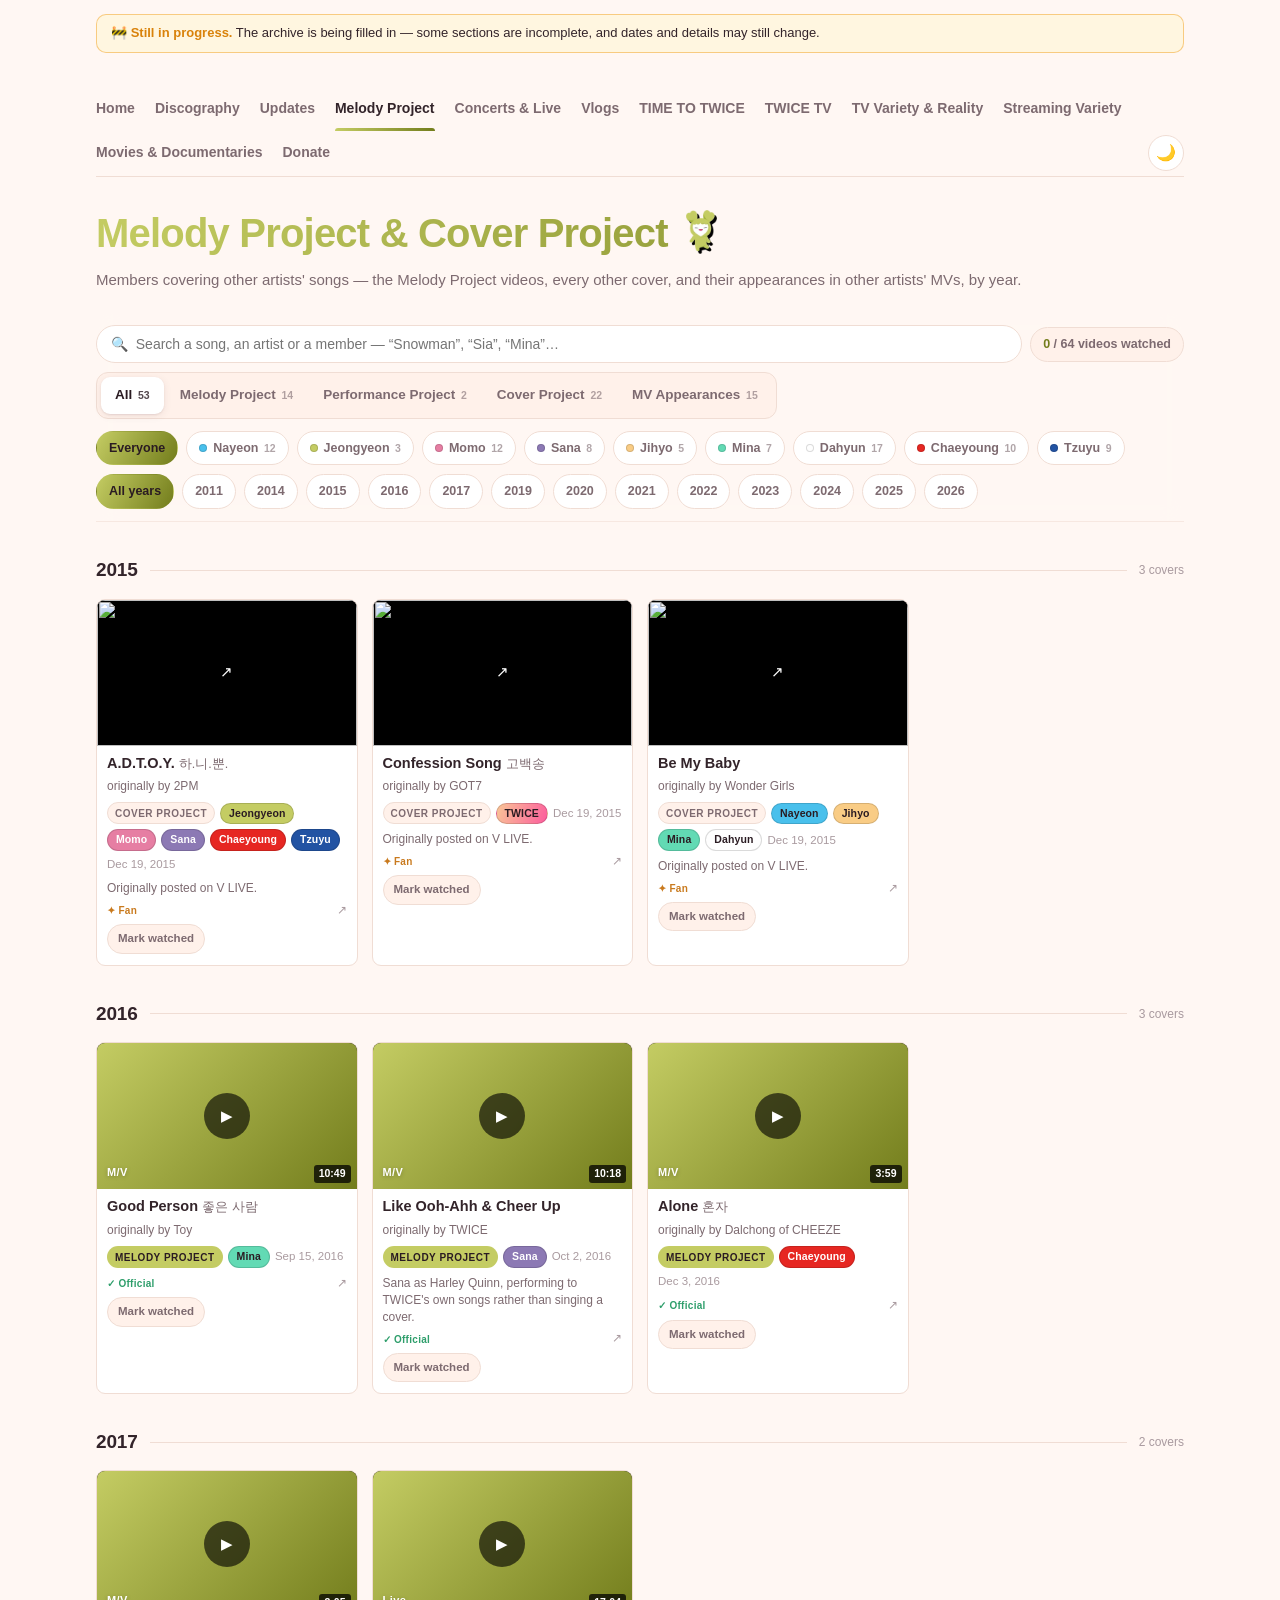
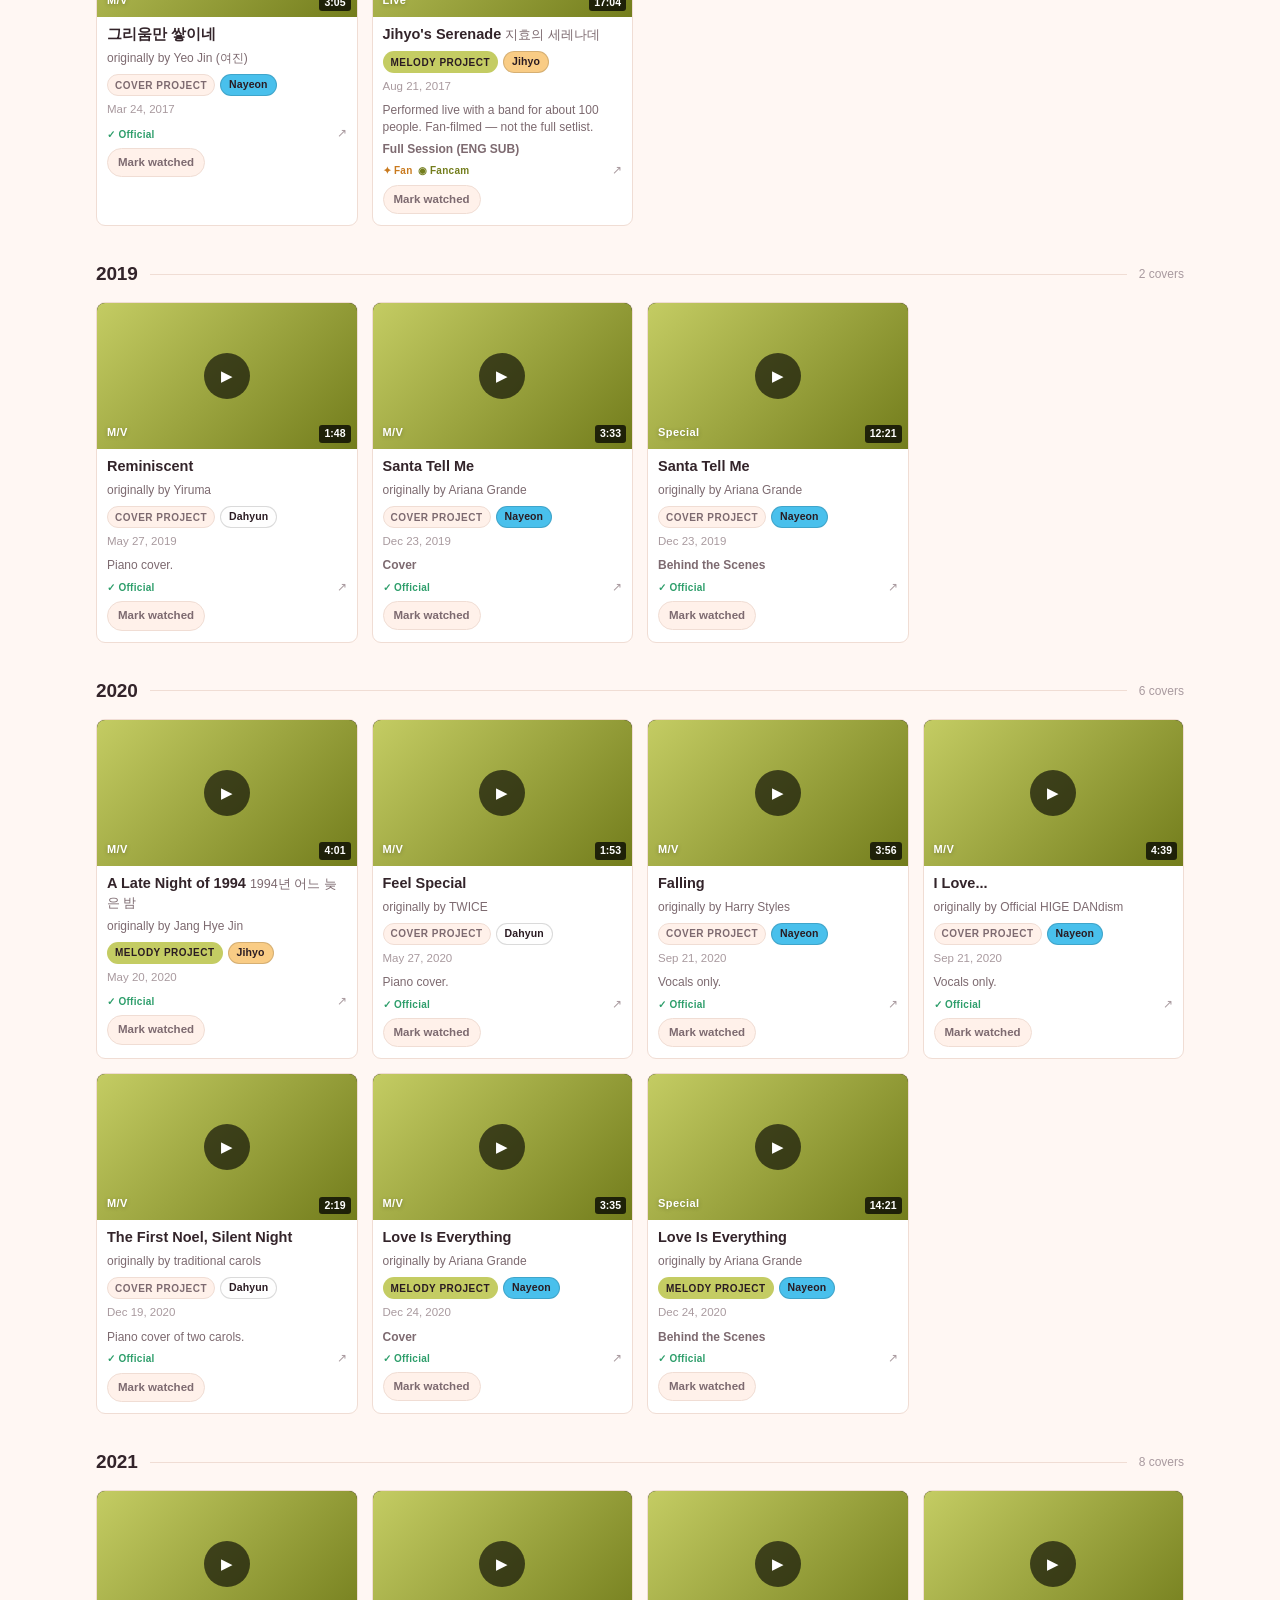
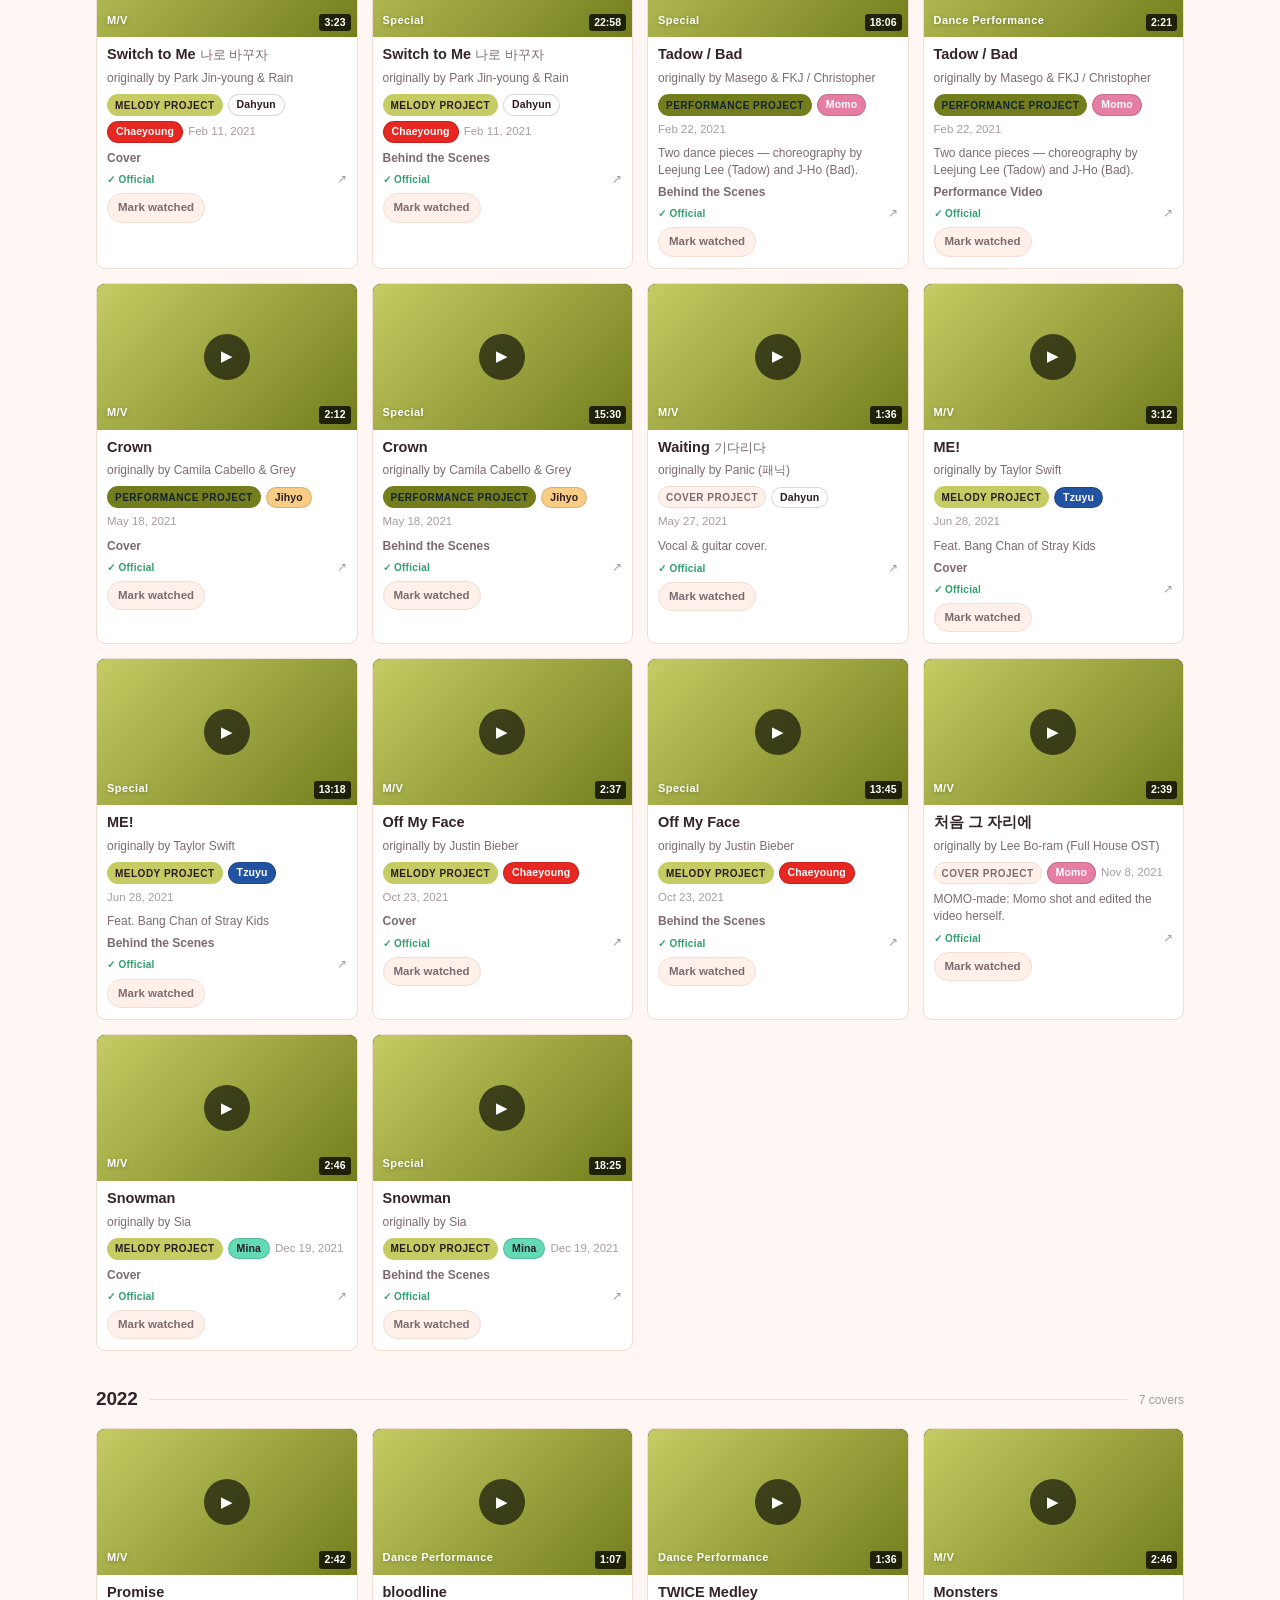
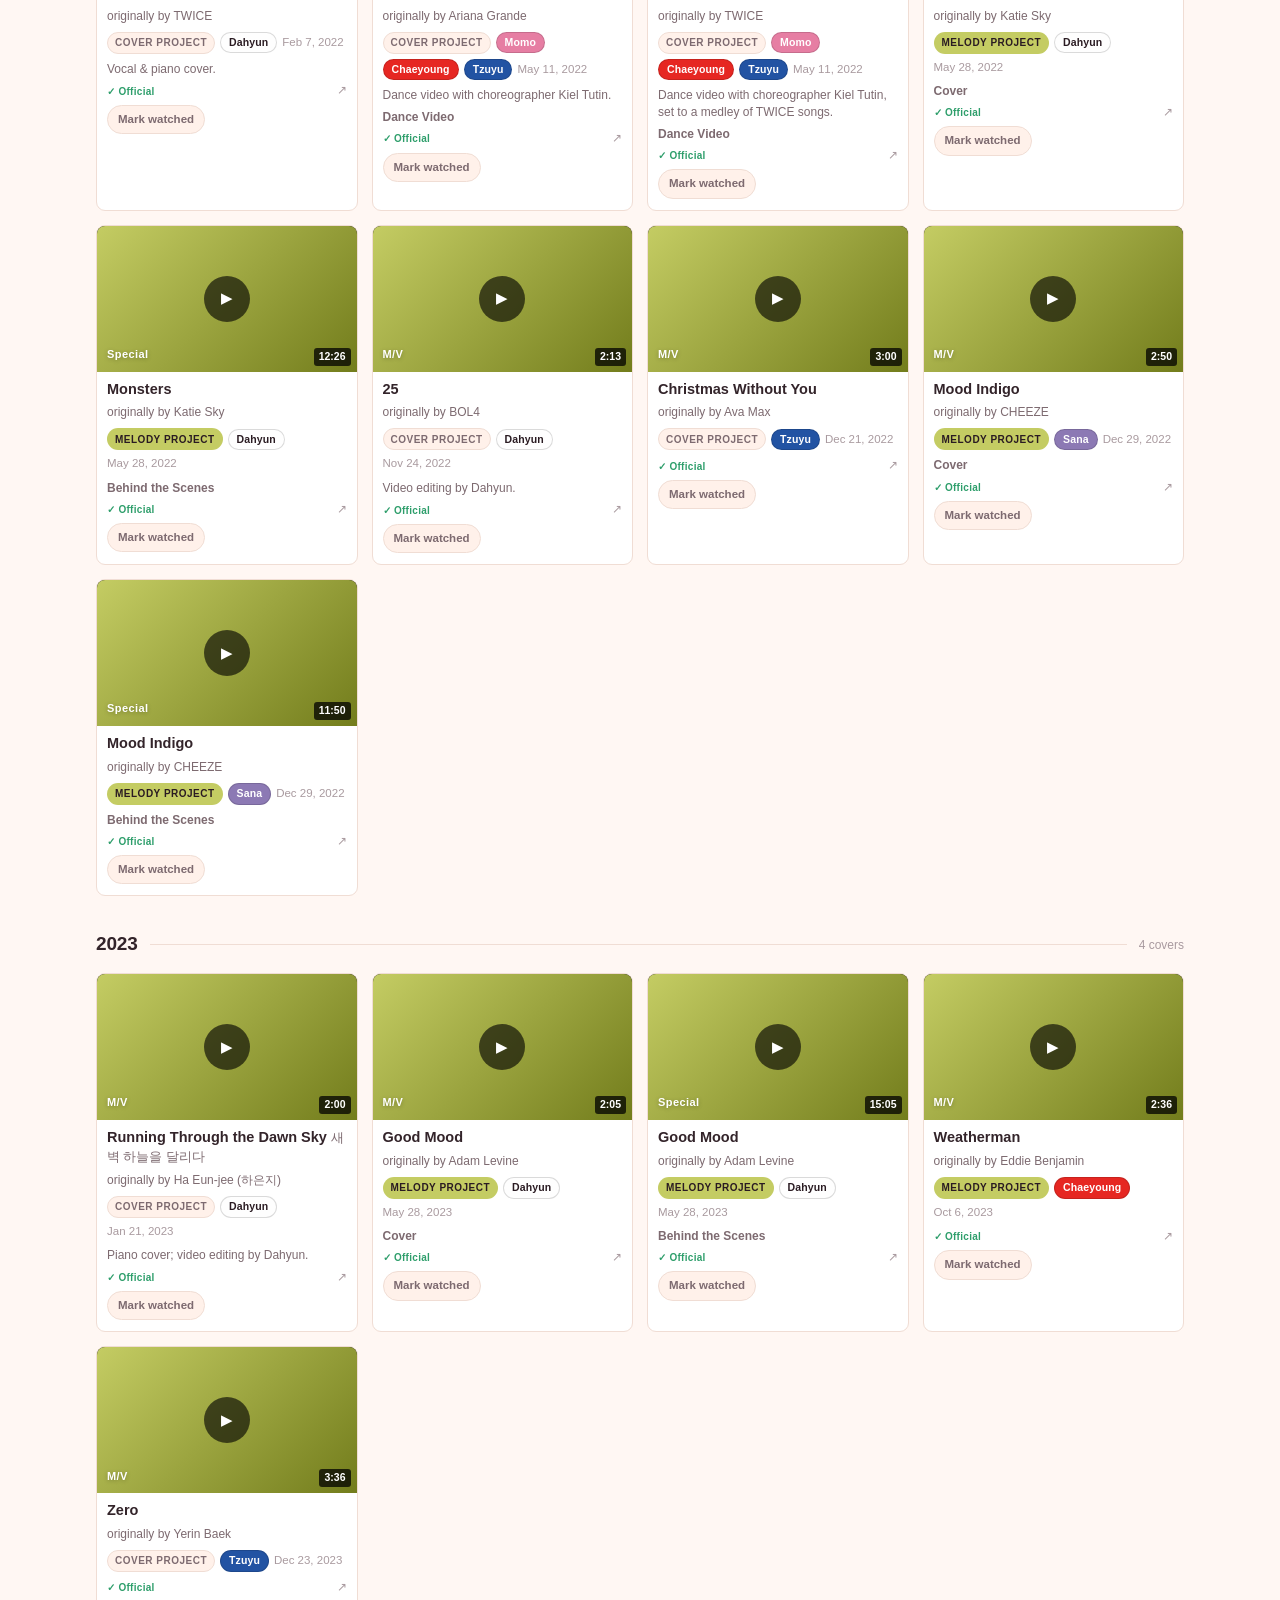
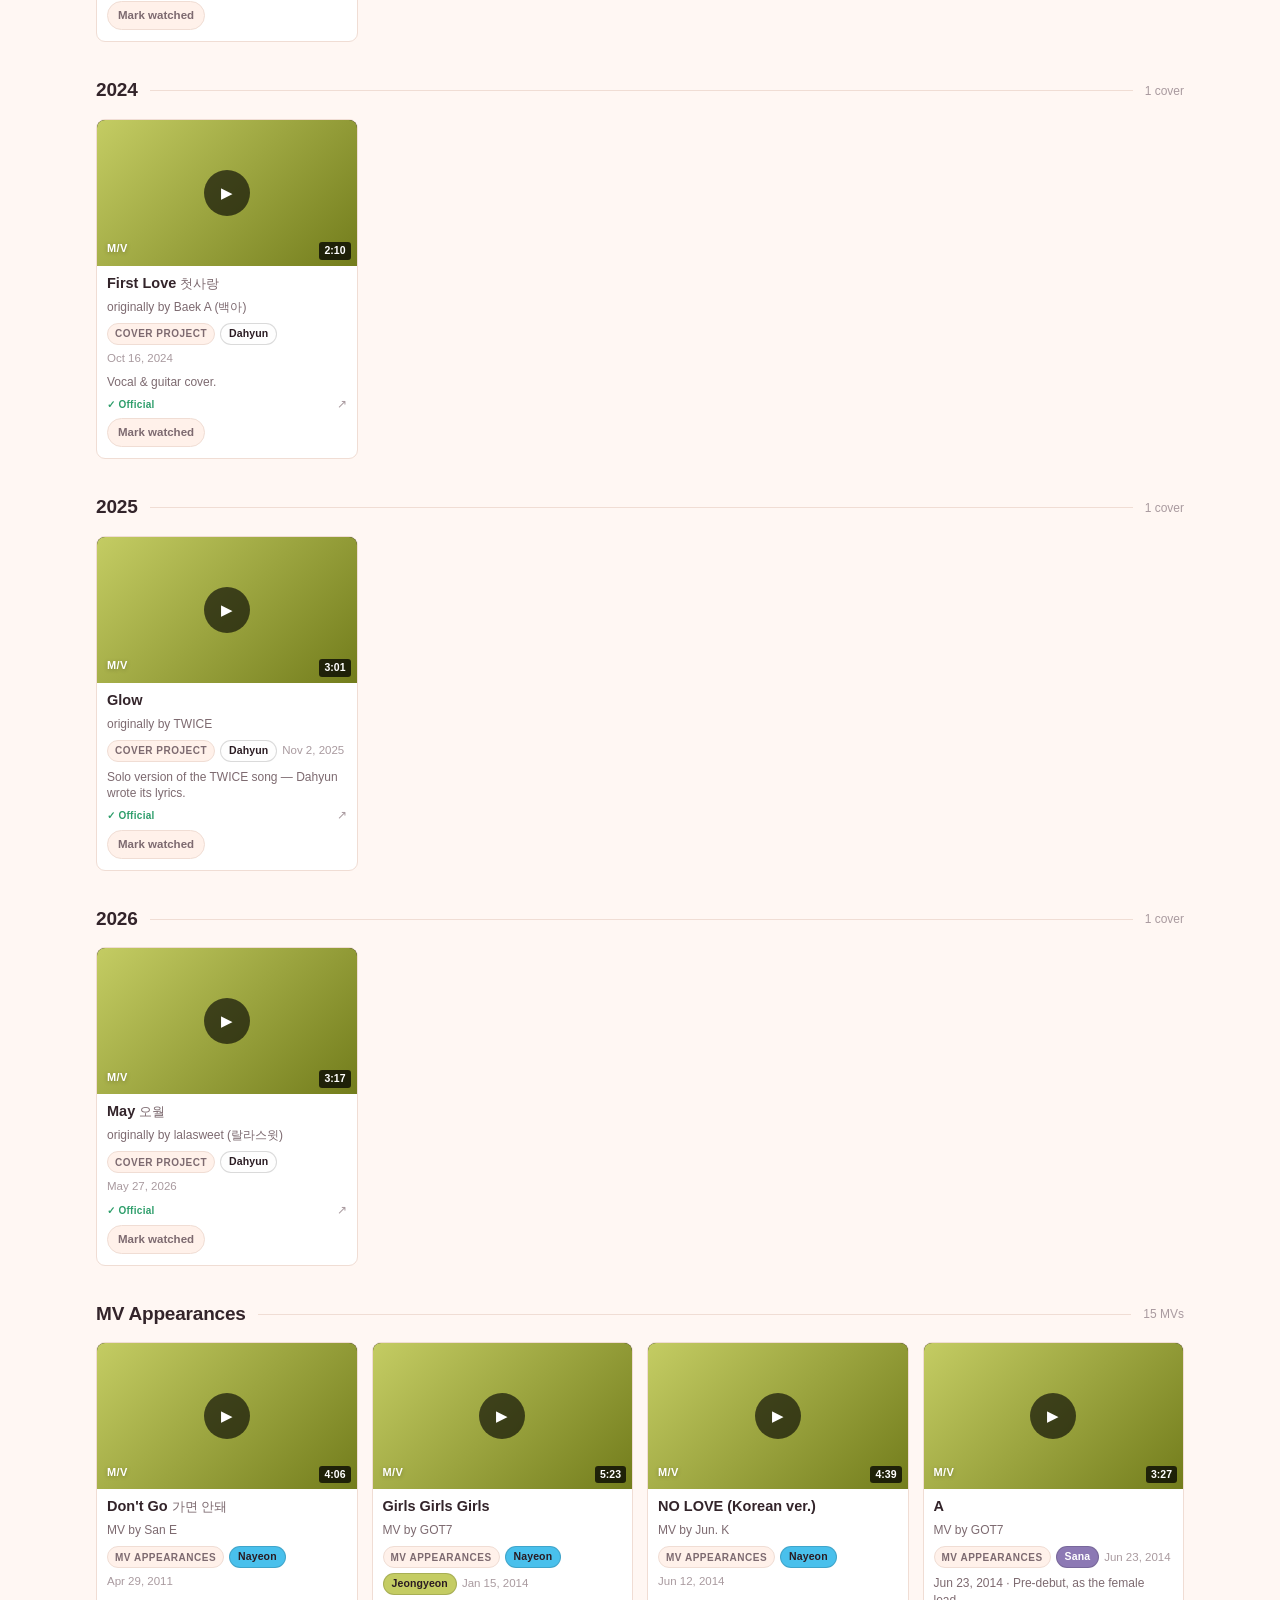
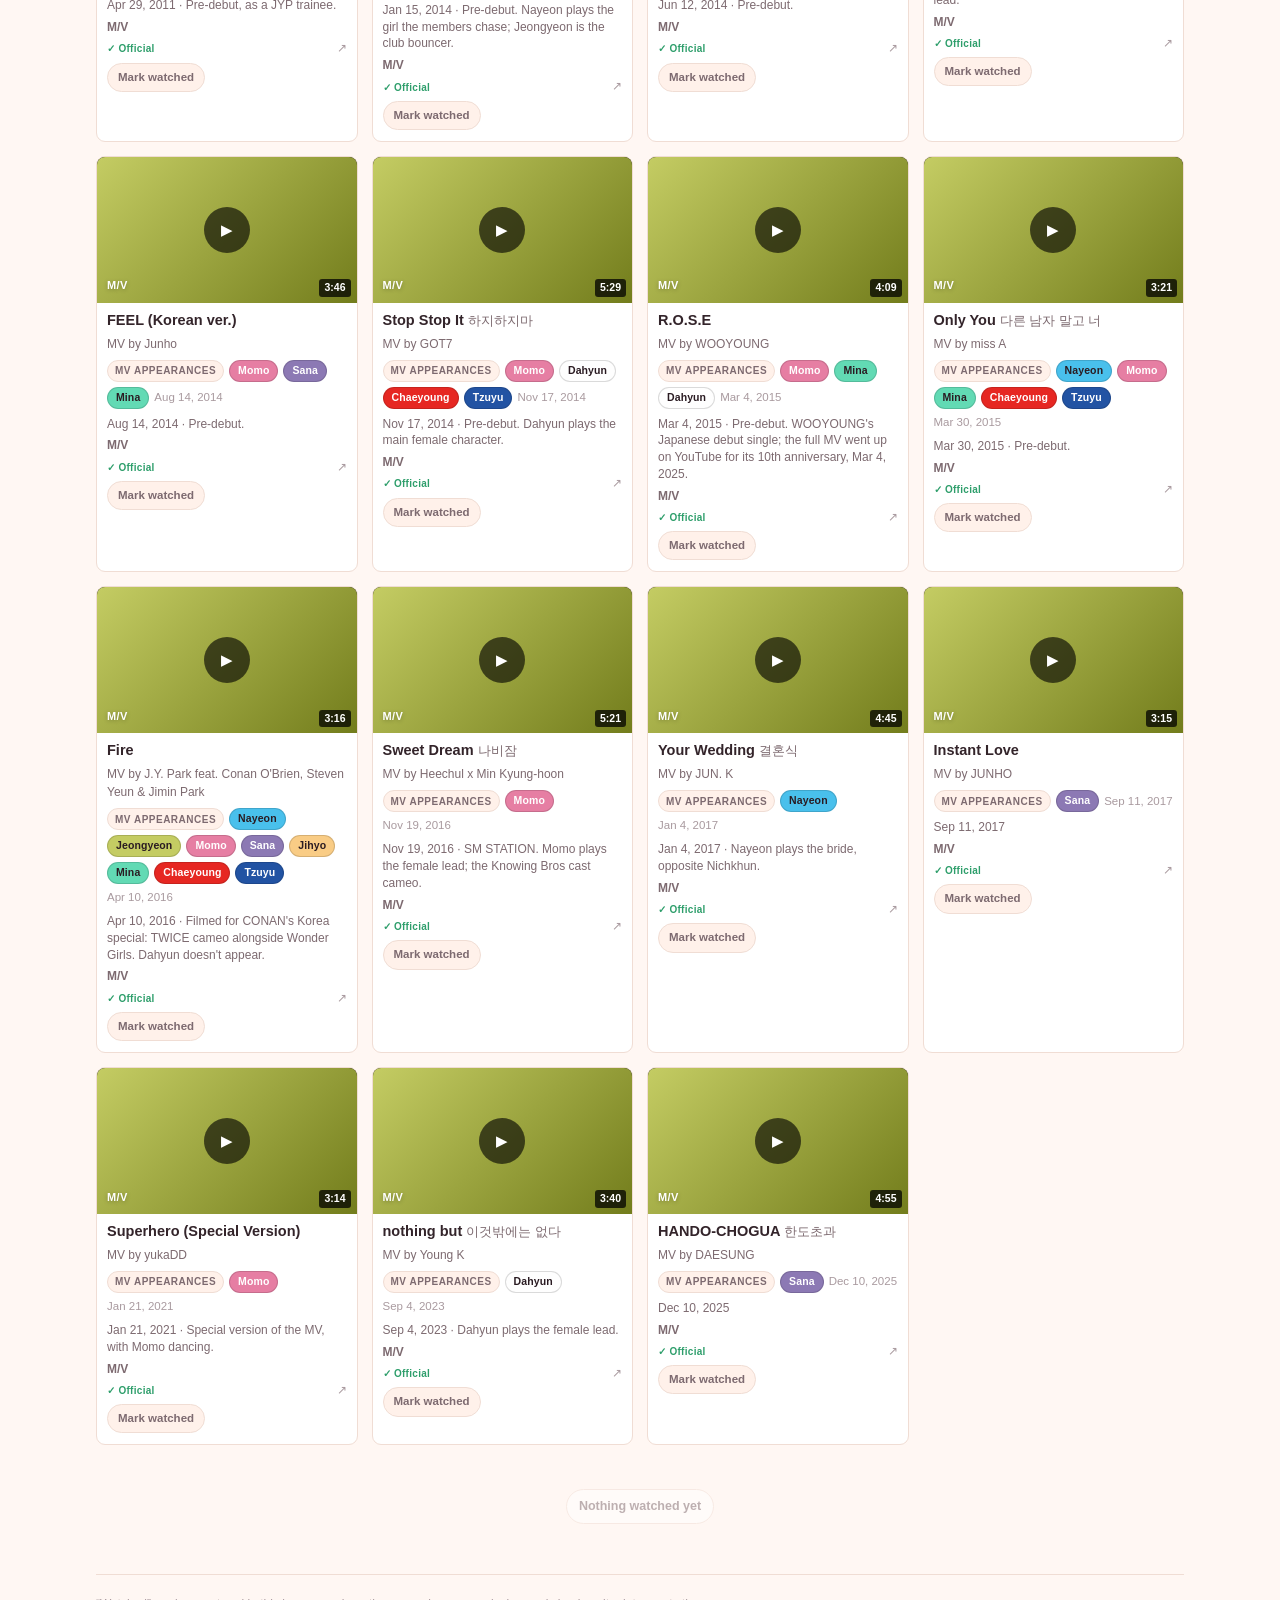
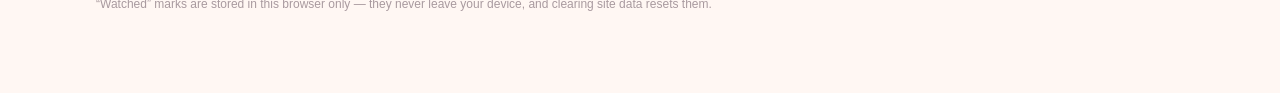
==== commit 1f9dd801: "Season's Greetings teasers in Updates, Yes I am films and Nayeon's, FANCY Vlog tab" ====
--- a/covers.html
+++ b/covers.html
@@ -5,9 +5,9 @@
 <meta name="viewport" content="width=device-width, initial-scale=1.0">
 <title>Melody Project &amp; Cover Project · Candybong Vault</title>
 <meta name="description" content="TWICE members' Melody Project videos and every other cover, filed by year.">
-<link rel="icon" type="image/png" href="assets/img/favicon.png?v=258">
-<link rel="apple-touch-icon" href="assets/img/apple-touch-icon.png?v=258">
-<link rel="stylesheet" href="assets/css/style.css?v=258">
+<link rel="icon" type="image/png" href="assets/img/favicon.png?v=262">
+<link rel="apple-touch-icon" href="assets/img/apple-touch-icon.png?v=262">
+<link rel="stylesheet" href="assets/css/style.css?v=262">
 <script>try{var t=localStorage.getItem('twice-archive:theme');if(t==='light'||t==='dark')document.documentElement.setAttribute('data-theme',t)}catch(e){}</script>
 </head>
 <body>
@@ -47,8 +47,8 @@
 
 </div>
 
-<script src="assets/js/core.js?v=258"></script>
-<script src="assets/js/covers.js?v=258"></script>
-<script src="assets/js/theme.js?v=258"></script>
+<script src="assets/js/core.js?v=262"></script>
+<script src="assets/js/covers.js?v=262"></script>
+<script src="assets/js/theme.js?v=262"></script>
 </body>
 </html>
--- a/assets/css/style.css
+++ b/assets/css/style.css
@@ -42,20 +42,24 @@
 /* Section tints. Each page sets one on <html>. */
 :root[data-accent="discography"] { --accent: var(--candy);  --accent-2: var(--peach); }
 :root[data-accent="shows"]       { --accent: var(--grape);  --accent-2: var(--candy); }
-/* Updates through TV Variety each wear one member's colour, in menu order,
-   fading into a deeper shade of it (the member hex matches memberColors in data/). */
+/* Updates through Movies & Documentaries each wear one member's colour, in menu
+   order, fading into a deeper shade of it (the member hex matches MEMBER_COLORS in core.js). */
 :root[data-accent="updates"]     { --accent: #49c0ec; --accent-2: #1f7fb8; } /* Nayeon */
-:root[data-accent="covers"]      { --accent: #a3cc54; --accent-2: #5e8f24; } /* Jeongyeon */
+:root[data-accent="covers"]      { --accent: #c4cc63; --accent-2: #737d1c; } /* Jeongyeon (her Lovely's green) */
 :root[data-accent="live"]        { --accent: #e67ea3; --accent-2: #c2457e; } /* Momo */
 :root[data-accent="vlogs"]       { --accent: #8c79b4; --accent-2: #5b4596; } /* Sana */
-:root[data-accent="twicetv"]     { --accent: #f9cc85; --accent-2: #e0913a; } /* Jihyo */
-:root[data-accent="variety"]     { --accent: #71c7d4; --accent-2: #2a8fa0; } /* Mina */
-/* Dahyun's white can't tint a page, so TIME TO TWICE skips ahead to Chaeyoung. */
-:root[data-accent="ttt"]         { --accent: #e62722; --accent-2: #a8151a; } /* Chaeyoung */
-:root[data-accent="streaming"]   { --accent: #2253a3; --accent-2: #163a78; } /* Tzuyu */
+:root[data-accent="ttt"]         { --accent: #f9cc85; --accent-2: #e0913a; } /* Jihyo */
+:root[data-accent="twicetv"]     { --accent: #62dab4; --accent-2: #1f9a76; } /* Mina (her Lovely's mint) */
+/* Dahyun's white. White vanishes on the light page, so there it's silver;
+   the dark page gets the pearl white itself (set below, with the dark inks). */
+:root[data-accent="variety"]     { --accent: #c9c4ce; --accent-2: #8a8490; } /* Dahyun */
+:root[data-accent="streaming"]   { --accent: #e62722; --accent-2: #a8151a; } /* Chaeyoung */
+:root[data-accent="movies"]      { --accent: #2253a3; --accent-2: #163a78; } /* Tzuyu */
 :root:is([data-accent="covers"], [data-accent="live"], [data-accent="vlogs"],
       [data-accent="twicetv"], [data-accent="variety"], [data-accent="updates"],
-      [data-accent="ttt"], [data-accent="streaming"]) { --accent-ink: var(--accent-2); }
+      [data-accent="ttt"], [data-accent="streaming"], [data-accent="movies"]) { --accent-ink: var(--accent-2); }
+/* Silver is too light to read as text on the light page; a deeper grey does. */
+:root[data-accent="variety"] { --accent-ink: #6d6772; }
 /* …but on the dark background it's the bright member colour that reads. */
 @media (prefers-color-scheme: dark) {
   :root:not([data-theme="light"]) { --accent-ink: var(--accent); }
@@ -63,11 +67,15 @@
 :root[data-theme="dark"] { --accent-ink: var(--accent); }
 /* Tzuyu's navy is too dark to read on the dark background; lift it. */
 @media (prefers-color-scheme: dark) {
-  :root[data-accent="streaming"]:not([data-theme="light"]) { --accent-ink: #7fa6ea; }
-}
-:root[data-accent="streaming"][data-theme="dark"] { --accent-ink: #7fa6ea; }
-/* Jihyo's apricot and Mina's aqua are too pale for white text on a selected chip. */
-:root:is([data-accent="twicetv"], [data-accent="variety"]) .chip.on { color: #2a1b22; }
+  :root[data-accent="movies"]:not([data-theme="light"]) { --accent-ink: #7fa6ea; }
+}
+:root[data-accent="movies"][data-theme="dark"] { --accent-ink: #7fa6ea; }
+@media (prefers-color-scheme: dark) {
+  :root[data-accent="variety"]:not([data-theme="light"]) { --accent: #f4f2f6; --accent-2: #bcb7c1; --accent-ink: #f4f2f6; }
+}
+:root[data-accent="variety"][data-theme="dark"] { --accent: #f4f2f6; --accent-2: #bcb7c1; --accent-ink: #f4f2f6; }
+/* Jeongyeon's green, Jihyo's apricot, Mina's mint and Dahyun's white are too pale for white text on a selected chip. */
+:root:is([data-accent="covers"], [data-accent="ttt"], [data-accent="twicetv"], [data-accent="variety"]) .chip.on { color: #2a1b22; }
 
 @media (prefers-color-scheme: dark) {
   :root:not([data-theme="light"]) {
@@ -839,7 +847,7 @@
   padding: 2.5px 7px; border-radius: 999px;
   color: var(--text-soft); background: var(--surface-2); border: 1px solid var(--line);
 }
-.series-badge[data-series="melody-project"] { color: #fff; background: var(--accent); border-color: transparent; }
+.series-badge[data-series="melody-project"] { color: #2a1b22; background: var(--accent); border-color: transparent; }
 .series-badge[data-series="performance-project"] { color: #123; background: var(--accent-2); border-color: transparent; }
 /* The live page's buckets, scoped so they can't collide with a covers series
    of the same name. Four brand colours for six buckets: award shows keep the
@@ -853,7 +861,7 @@
 :root[data-accent="vlogs"] .series-badge[data-series="twlog"]  { color: #123; background: var(--peach); border-color: transparent; }
 :root[data-accent="vlogs"] .series-badge[data-series="behind"] { color: #fff; background: var(--grape); border-color: transparent; }
 /* TV Variety: one look for every show; the section heading already says which. */
-:root:is([data-accent="twicetv"], [data-accent="variety"]) .series-badge { color: #2a1b22; background: linear-gradient(120deg, var(--accent), var(--accent-2)); border-color: transparent; }
+:root:is([data-accent="ttt"], [data-accent="twicetv"], [data-accent="variety"]) .series-badge { color: #2a1b22; background: linear-gradient(120deg, var(--accent), var(--accent-2)); border-color: transparent; }
 /* A member chip in the filter row carries a dot in that member's colour. */
 .chip .dot {
   display: inline-block; width: 8px; height: 8px; border-radius: 999px;
@@ -1011,4 +1019,61 @@
 .brand-title {
   font-family: var(--font); font-size: 18px; font-weight: 800;
   letter-spacing: .14em; color: var(--accent); text-decoration: none;
-}+}
+/* ---------- back to top (theme.js) ---------- */
+
+.to-top {
+  position: fixed; z-index: 50;
+  right: max(16px, env(safe-area-inset-right)); bottom: max(16px, env(safe-area-inset-bottom));
+  width: 46px; height: 46px; padding: 0;
+  display: grid; place-items: center;
+  font: inherit; font-size: 20px; font-weight: 700; line-height: 1;
+  color: #fff; cursor: pointer;
+  border: 0; border-radius: 50%;
+  background: linear-gradient(120deg, var(--accent), var(--accent-2));
+  box-shadow: 0 4px 14px rgba(40, 20, 30, .28);
+  opacity: 0; transform: translateY(12px); pointer-events: none;
+  transition: opacity .2s ease, transform .2s ease;
+}
+.to-top.shown { opacity: 1; transform: none; pointer-events: auto; }
+.to-top:hover { transform: translateY(-2px); }
+.to-top:focus-visible { outline: 2px solid var(--accent); outline-offset: 3px; }
+/* Same pale accents that need dark text on a selected chip. */
+:root:is([data-accent="covers"], [data-accent="ttt"], [data-accent="twicetv"], [data-accent="variety"]) .to-top { color: #2a1b22; }
+@media (prefers-reduced-motion: reduce) { .to-top { transition: none; } }
+
+/* A page that's only just started says so under its intro (Movies & Documentaries). */
+.more-to-come {
+  display: inline-block; margin-top: 10px;
+  font-size: 13px; font-weight: 600; color: var(--accent-ink);
+  padding: 6px 12px; border-radius: 999px;
+  background: var(--surface-2); border: 1px dashed var(--line);
+}
+
+/* ---------- Lovelys on the member-coloured pages ----------
+
+   Each page that wears a member's colour shows that member's Lovely just after
+   its title, about the height of the text. Set here per accent, so the pages
+   themselves carry no extra markup. */
+
+:root[data-accent="updates"]   { --lovely: url("../img/lovelys/nayeon.png"); }
+:root[data-accent="covers"]    { --lovely: url("../img/lovelys/jeongyeon.png"); }
+:root[data-accent="live"]      { --lovely: url("../img/lovelys/momo.png"); }
+:root[data-accent="vlogs"]     { --lovely: url("../img/lovelys/sana.png"); }
+:root[data-accent="ttt"]       { --lovely: url("../img/lovelys/jihyo.png"); }
+:root[data-accent="twicetv"]   { --lovely: url("../img/lovelys/mina.png"); }
+:root[data-accent="variety"]   { --lovely: url("../img/lovelys/dahyun.png"); }
+:root[data-accent="streaming"] { --lovely: url("../img/lovelys/chaeyoung.png"); }
+:root[data-accent="movies"]    { --lovely: url("../img/lovelys/tzuyu.png"); }
+
+:root:is([data-accent="updates"], [data-accent="covers"], [data-accent="live"], [data-accent="vlogs"],
+      [data-accent="ttt"], [data-accent="twicetv"], [data-accent="variety"], [data-accent="streaming"],
+      [data-accent="movies"]) .site-head h1::after {
+  content: "";
+  display: inline-block;
+  width: 1.1em; height: 1.1em;
+  margin-left: .3em; vertical-align: -.18em;
+  background: var(--lovely) center / contain no-repeat;
+  /* the h1 paints its gradient through its text; keep that off the icon */
+  -webkit-text-fill-color: initial;
+}
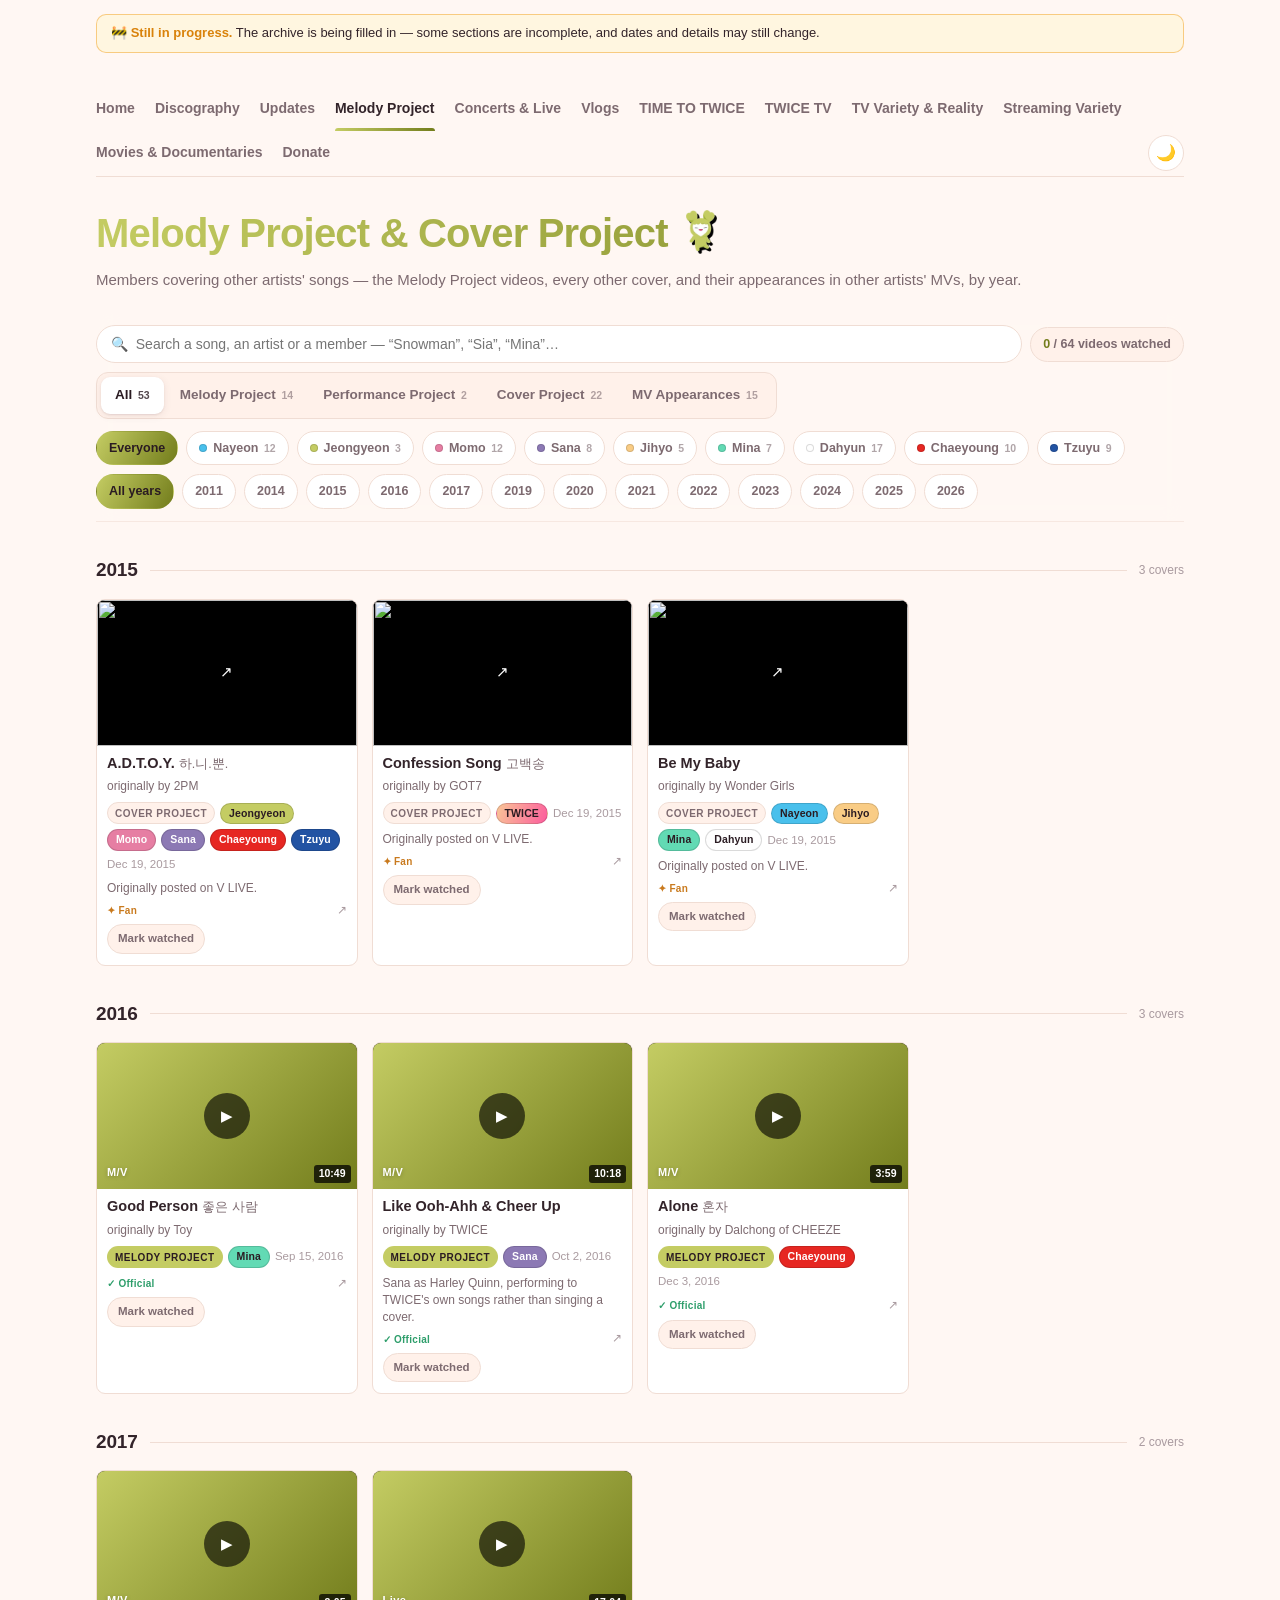
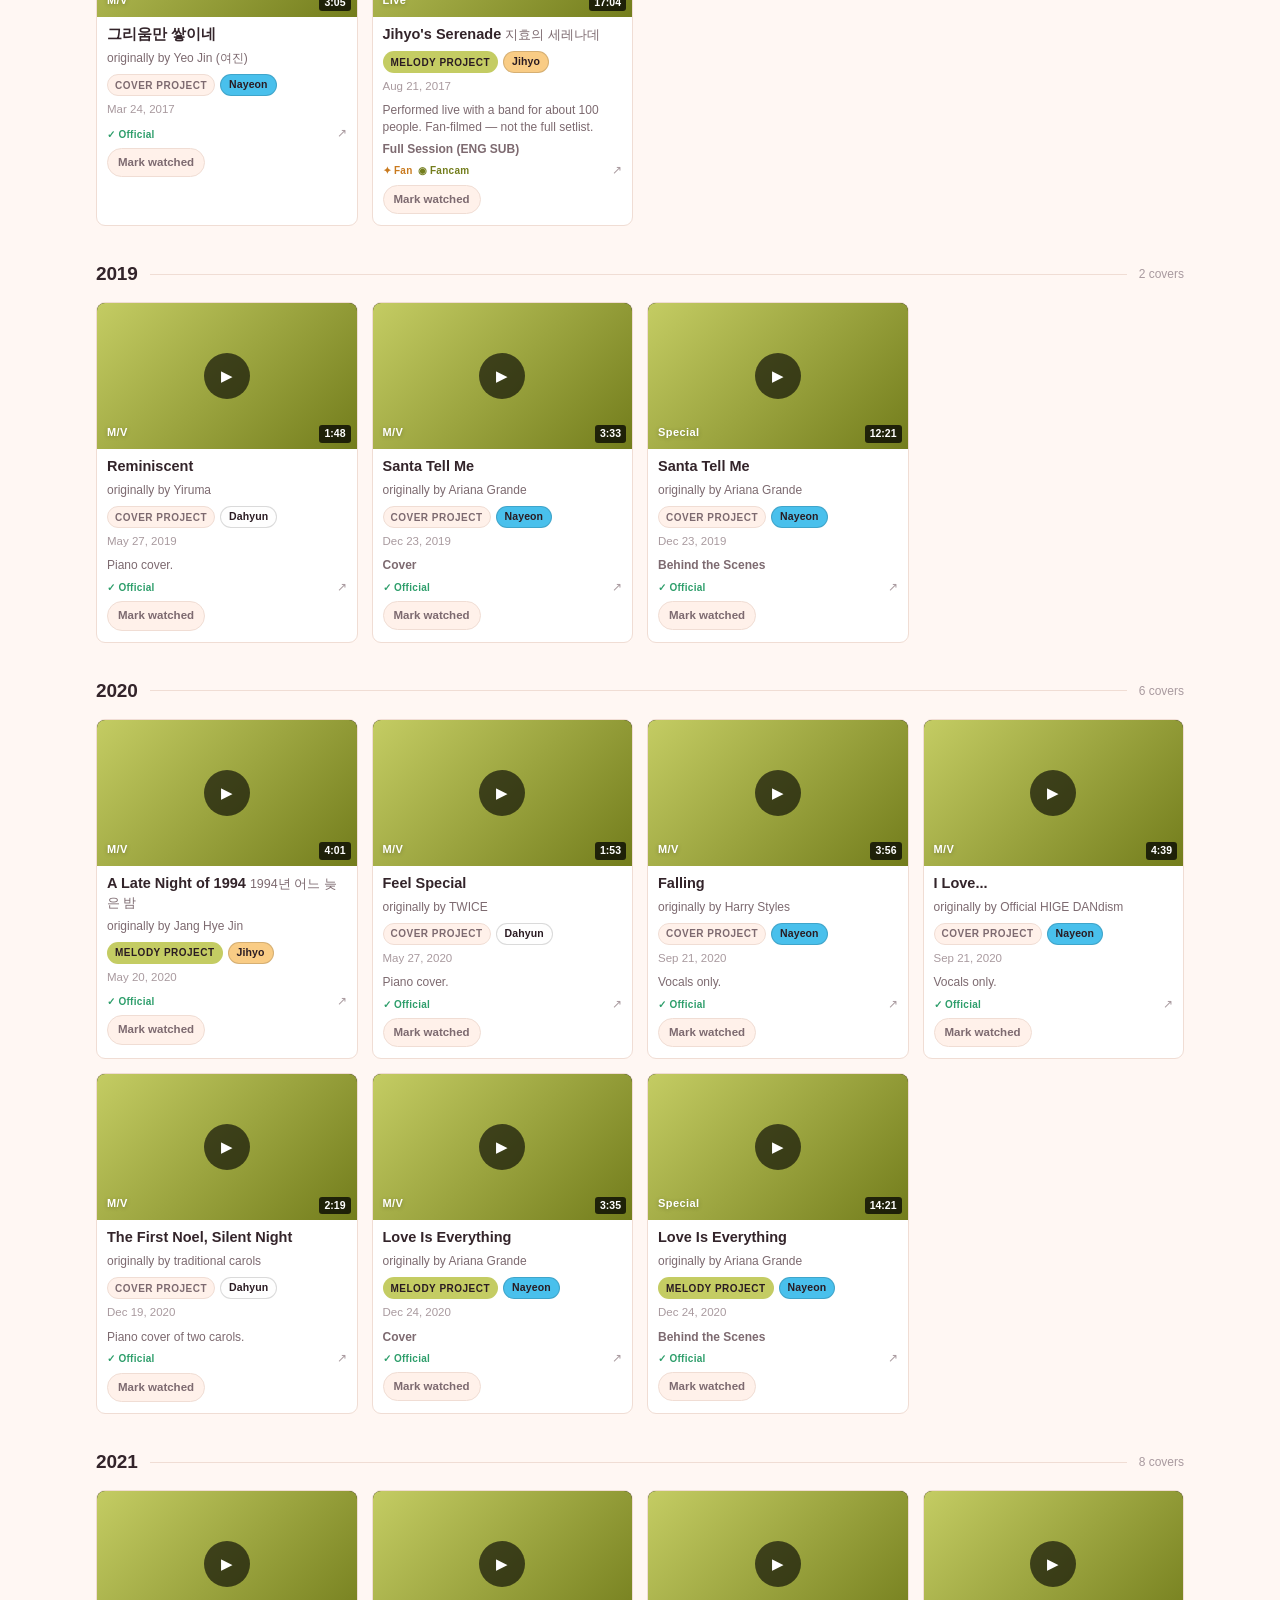
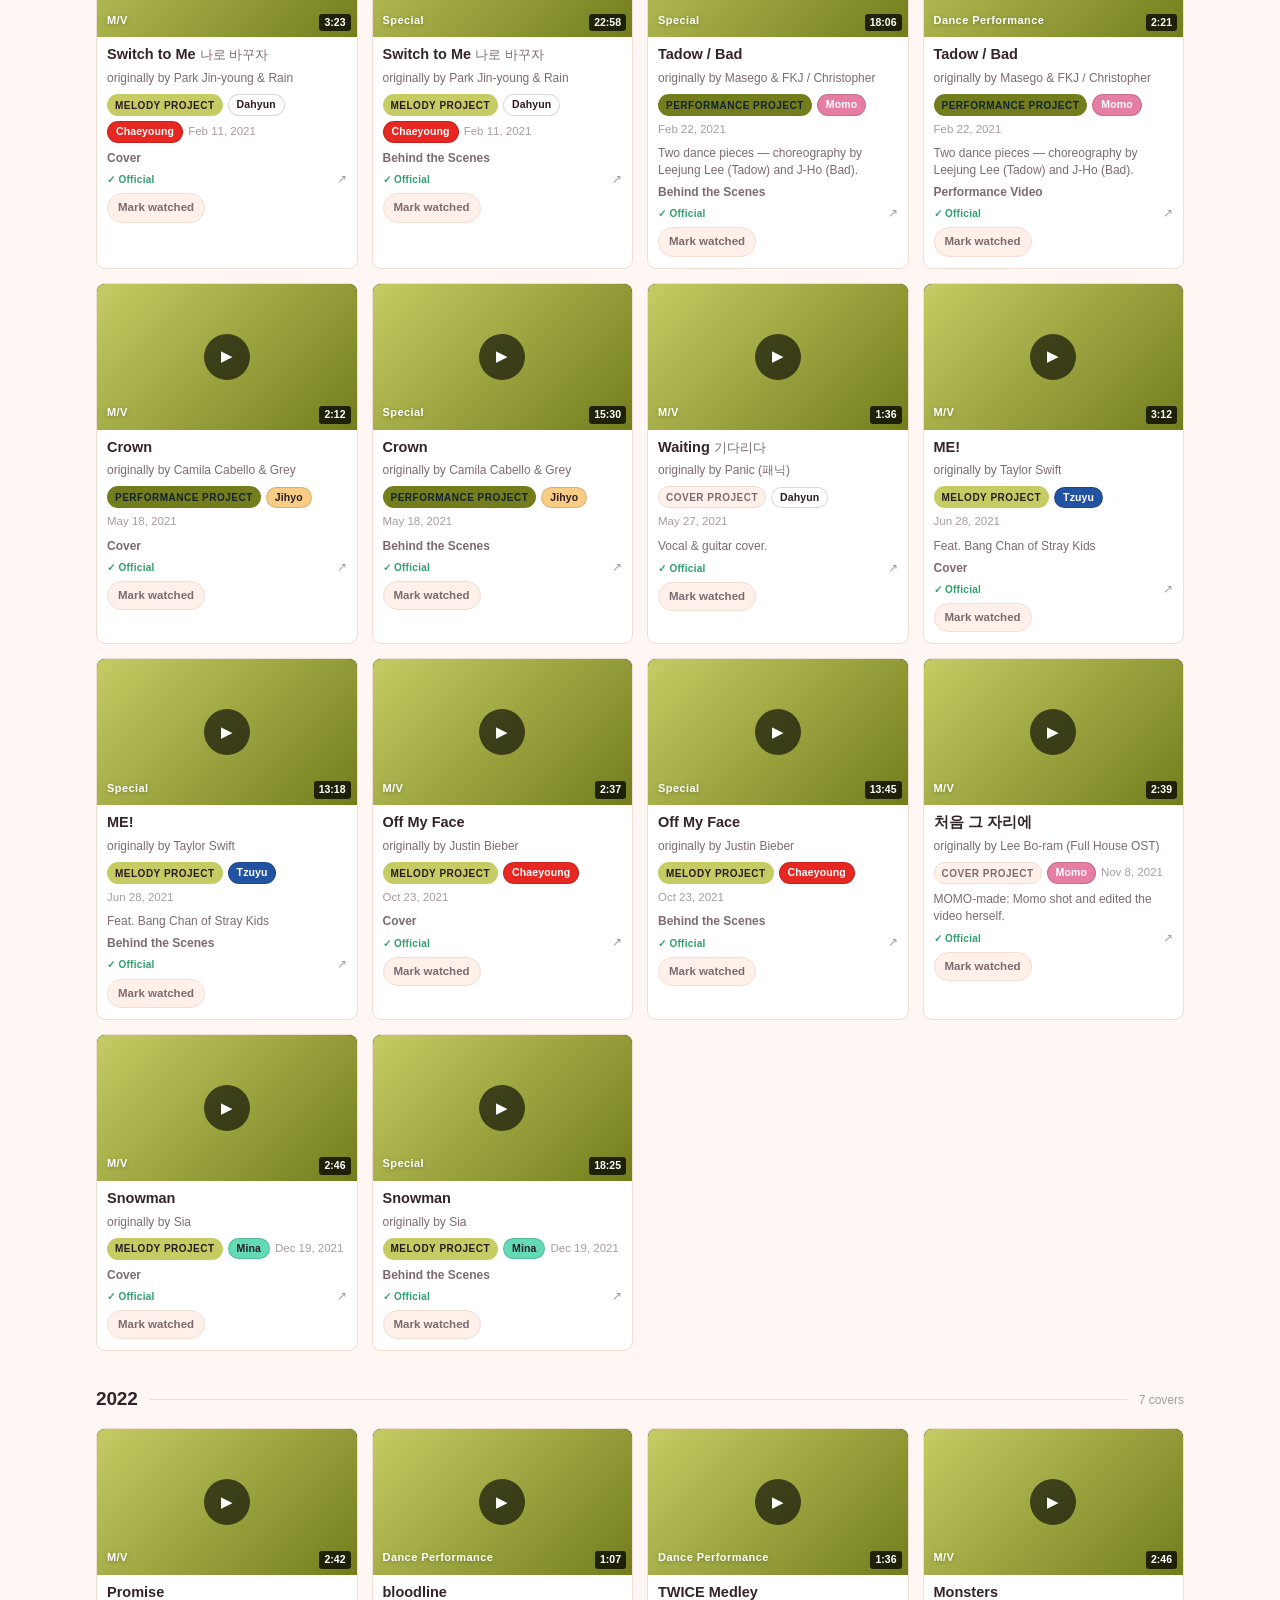
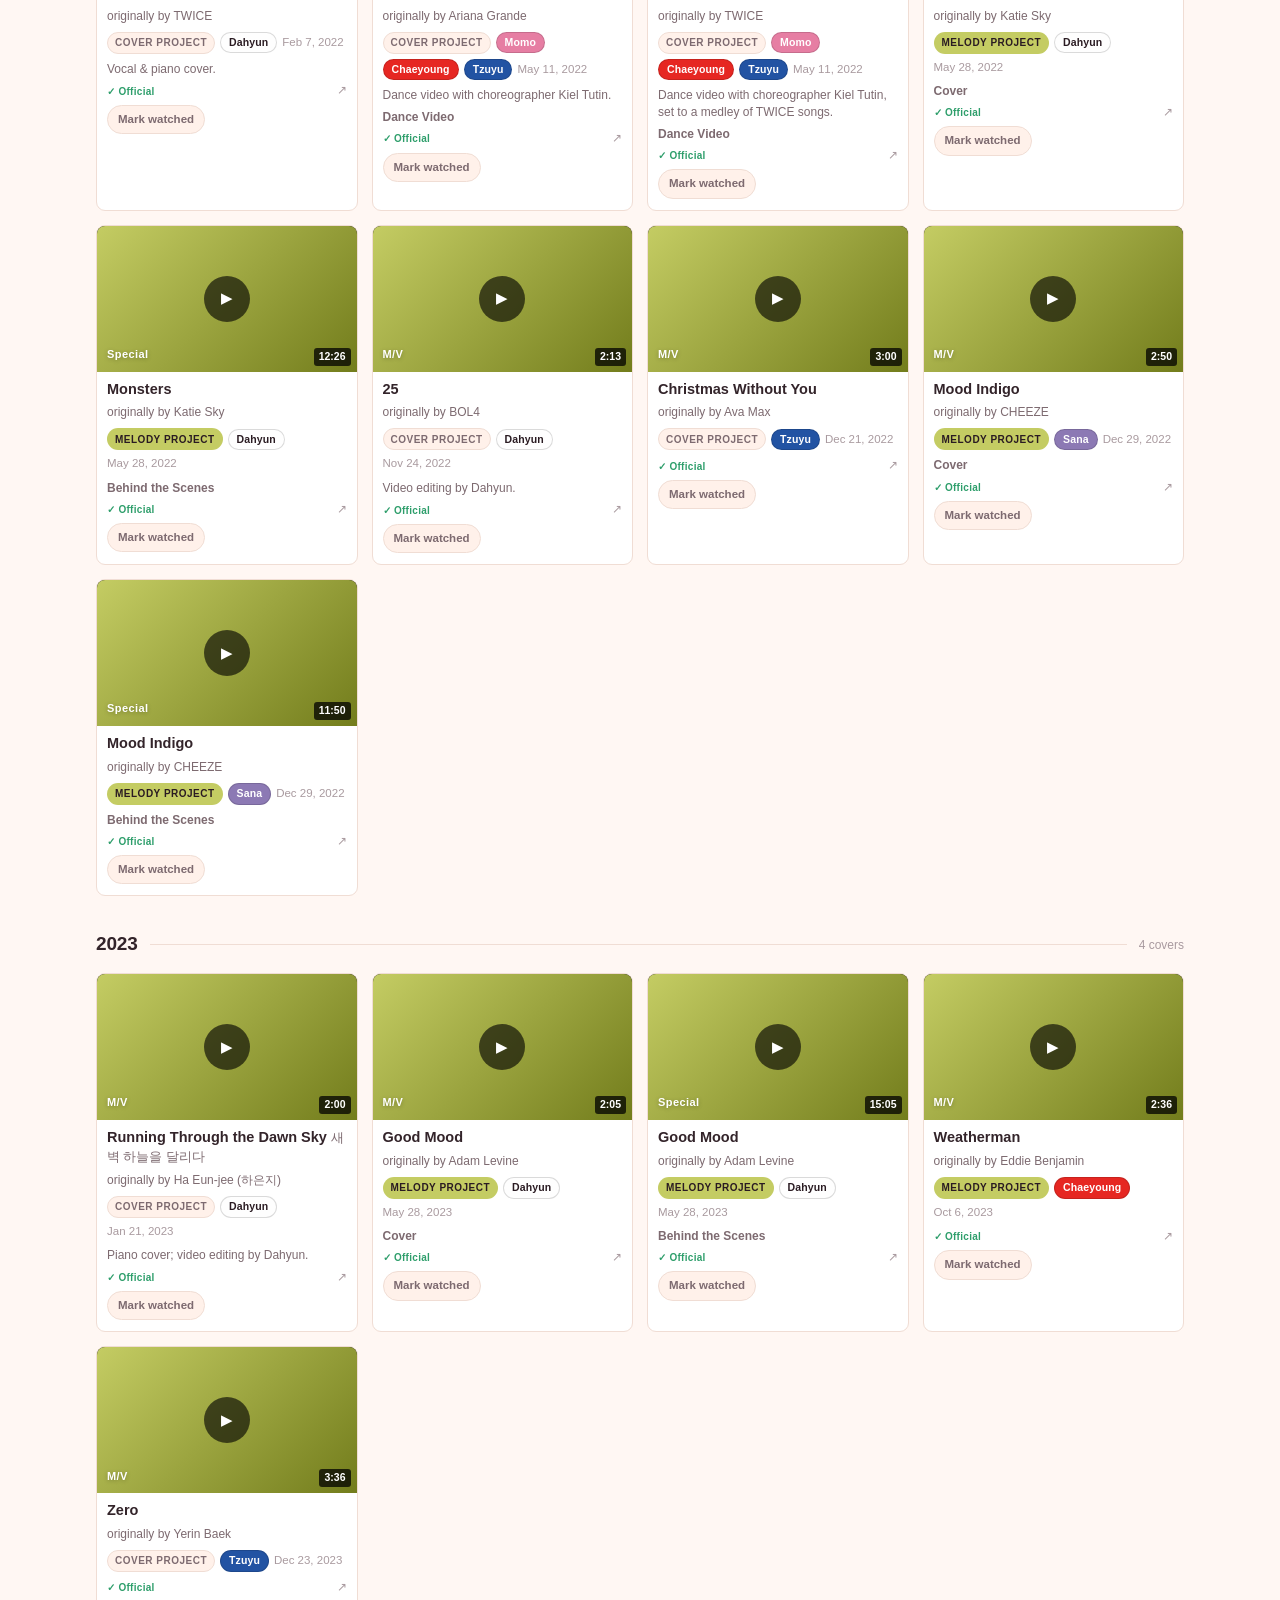
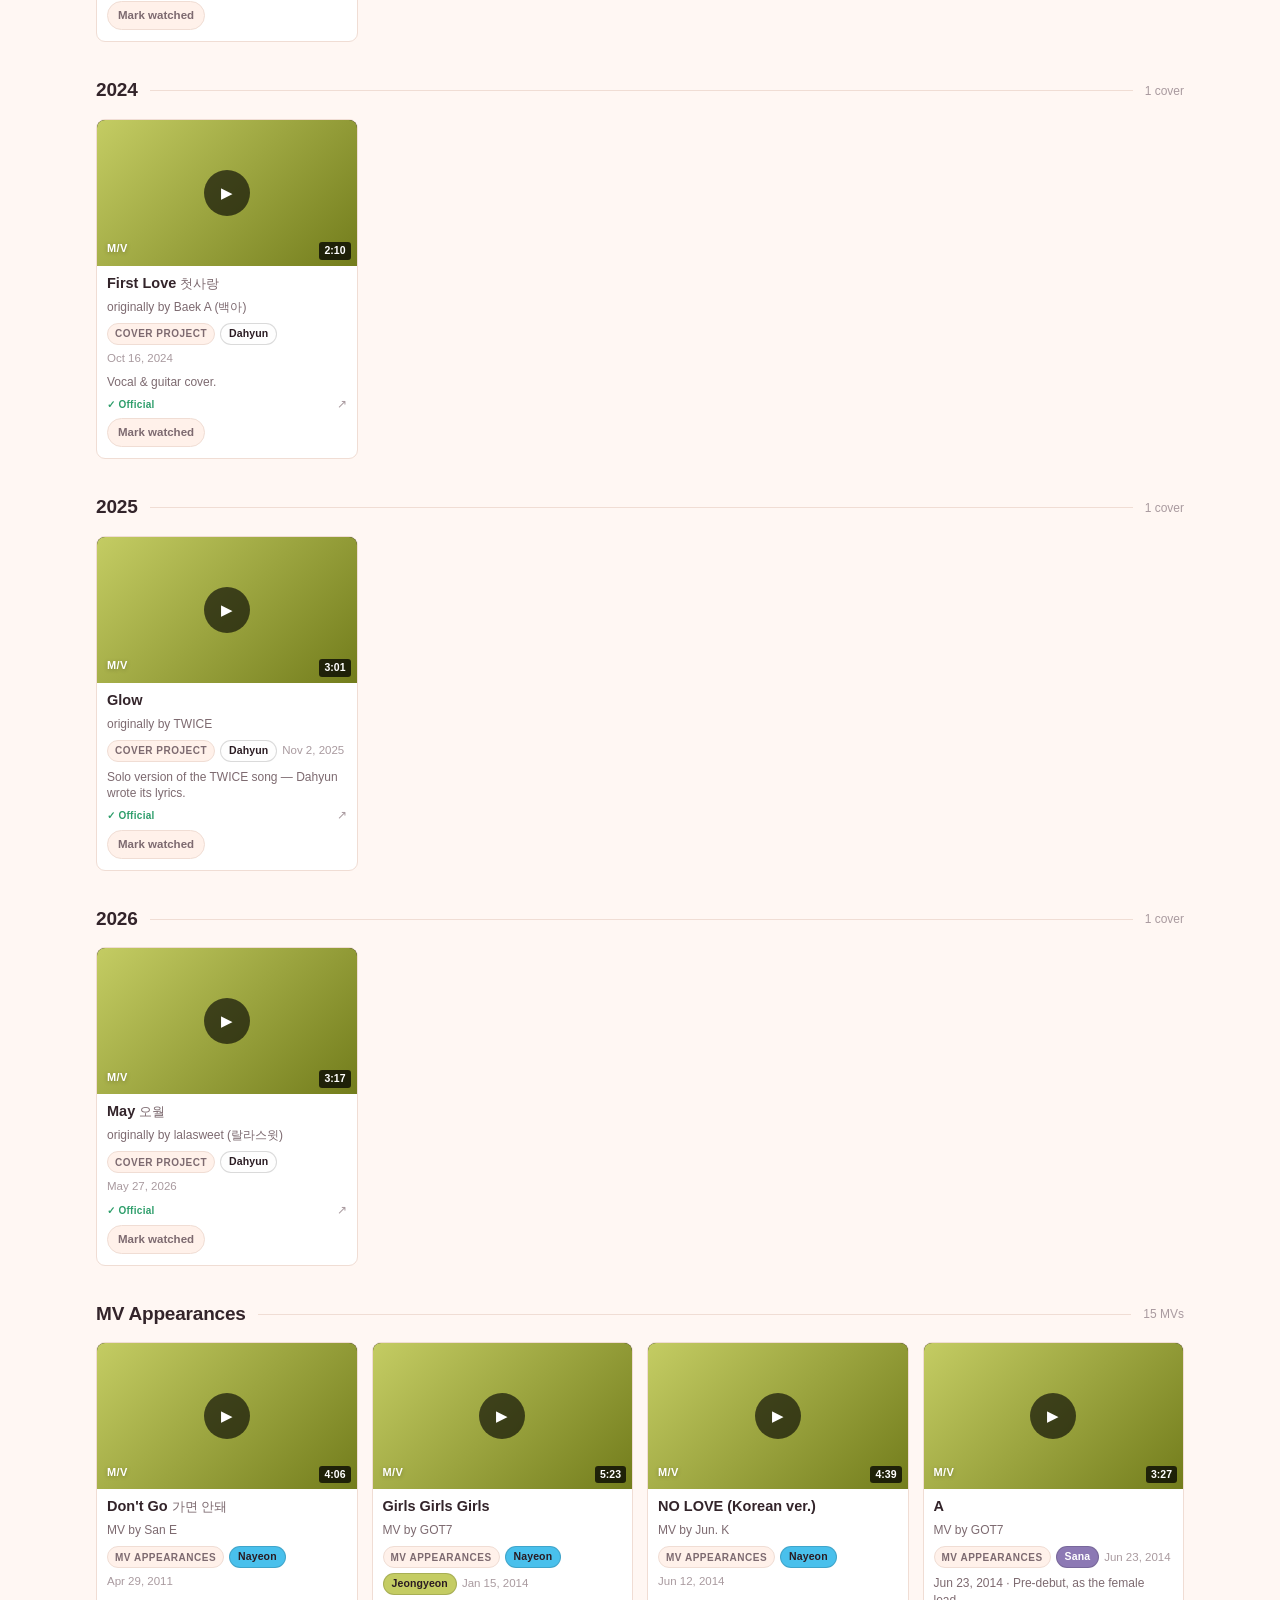
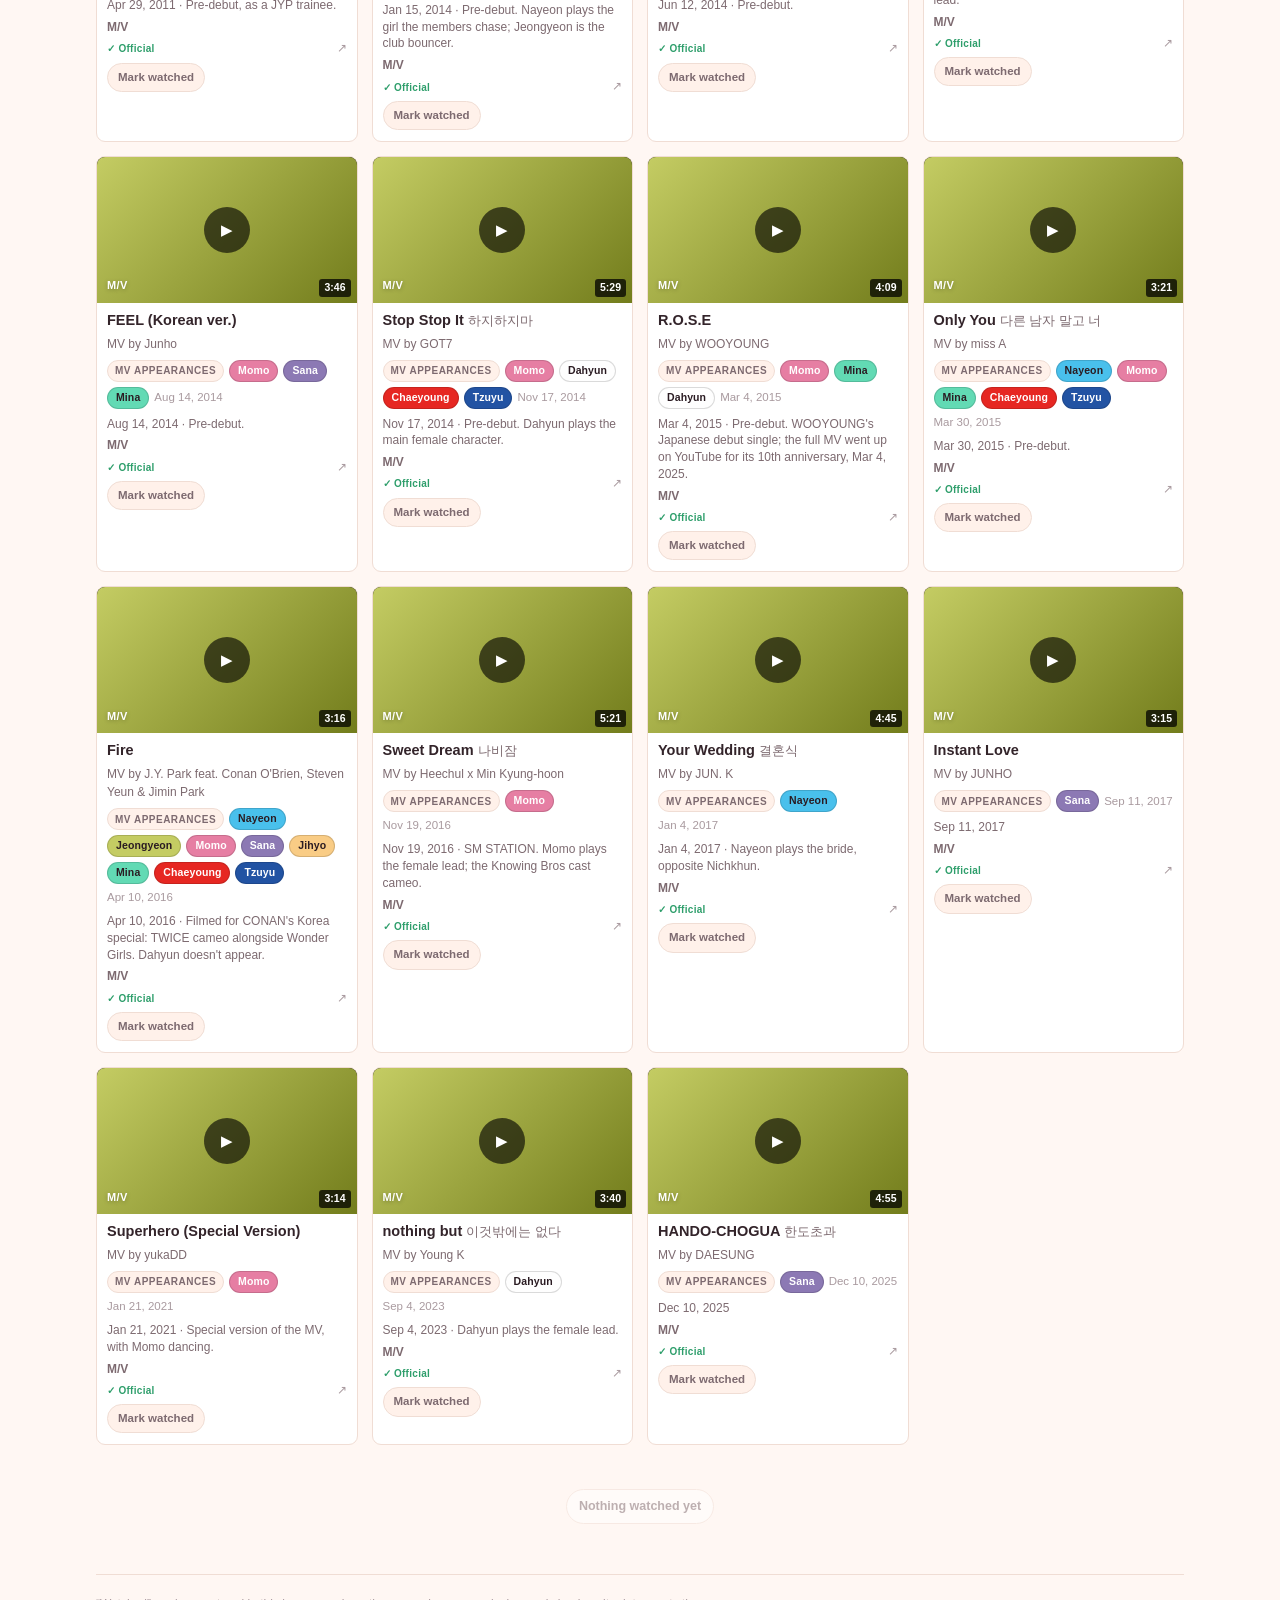
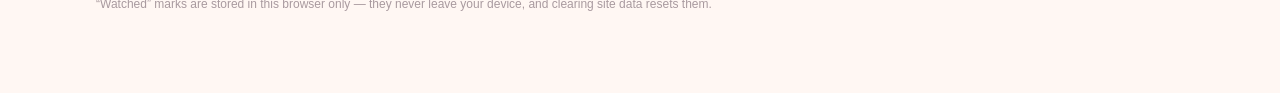
==== commit 699b9c41: "ONE IN A MILL10N, Dahyun's Run to You, You Are the Apple of My Eye and Love Me; TWICE Archive in the" ====
--- a/covers.html
+++ b/covers.html
@@ -5,9 +5,9 @@
 <meta name="viewport" content="width=device-width, initial-scale=1.0">
 <title>Melody Project &amp; Cover Project · Candybong Vault</title>
 <meta name="description" content="TWICE members' Melody Project videos and every other cover, filed by year.">
-<link rel="icon" type="image/png" href="assets/img/favicon.png?v=262">
-<link rel="apple-touch-icon" href="assets/img/apple-touch-icon.png?v=262">
-<link rel="stylesheet" href="assets/css/style.css?v=262">
+<link rel="icon" type="image/png" href="assets/img/favicon.png?v=270">
+<link rel="apple-touch-icon" href="assets/img/apple-touch-icon.png?v=270">
+<link rel="stylesheet" href="assets/css/style.css?v=270">
 <script>try{var t=localStorage.getItem('twice-archive:theme');if(t==='light'||t==='dark')document.documentElement.setAttribute('data-theme',t)}catch(e){}</script>
 </head>
 <body>
@@ -47,8 +47,8 @@
 
 </div>
 
-<script src="assets/js/core.js?v=262"></script>
-<script src="assets/js/covers.js?v=262"></script>
-<script src="assets/js/theme.js?v=262"></script>
+<script src="assets/js/core.js?v=270"></script>
+<script src="assets/js/covers.js?v=270"></script>
+<script src="assets/js/theme.js?v=270"></script>
 </body>
 </html>
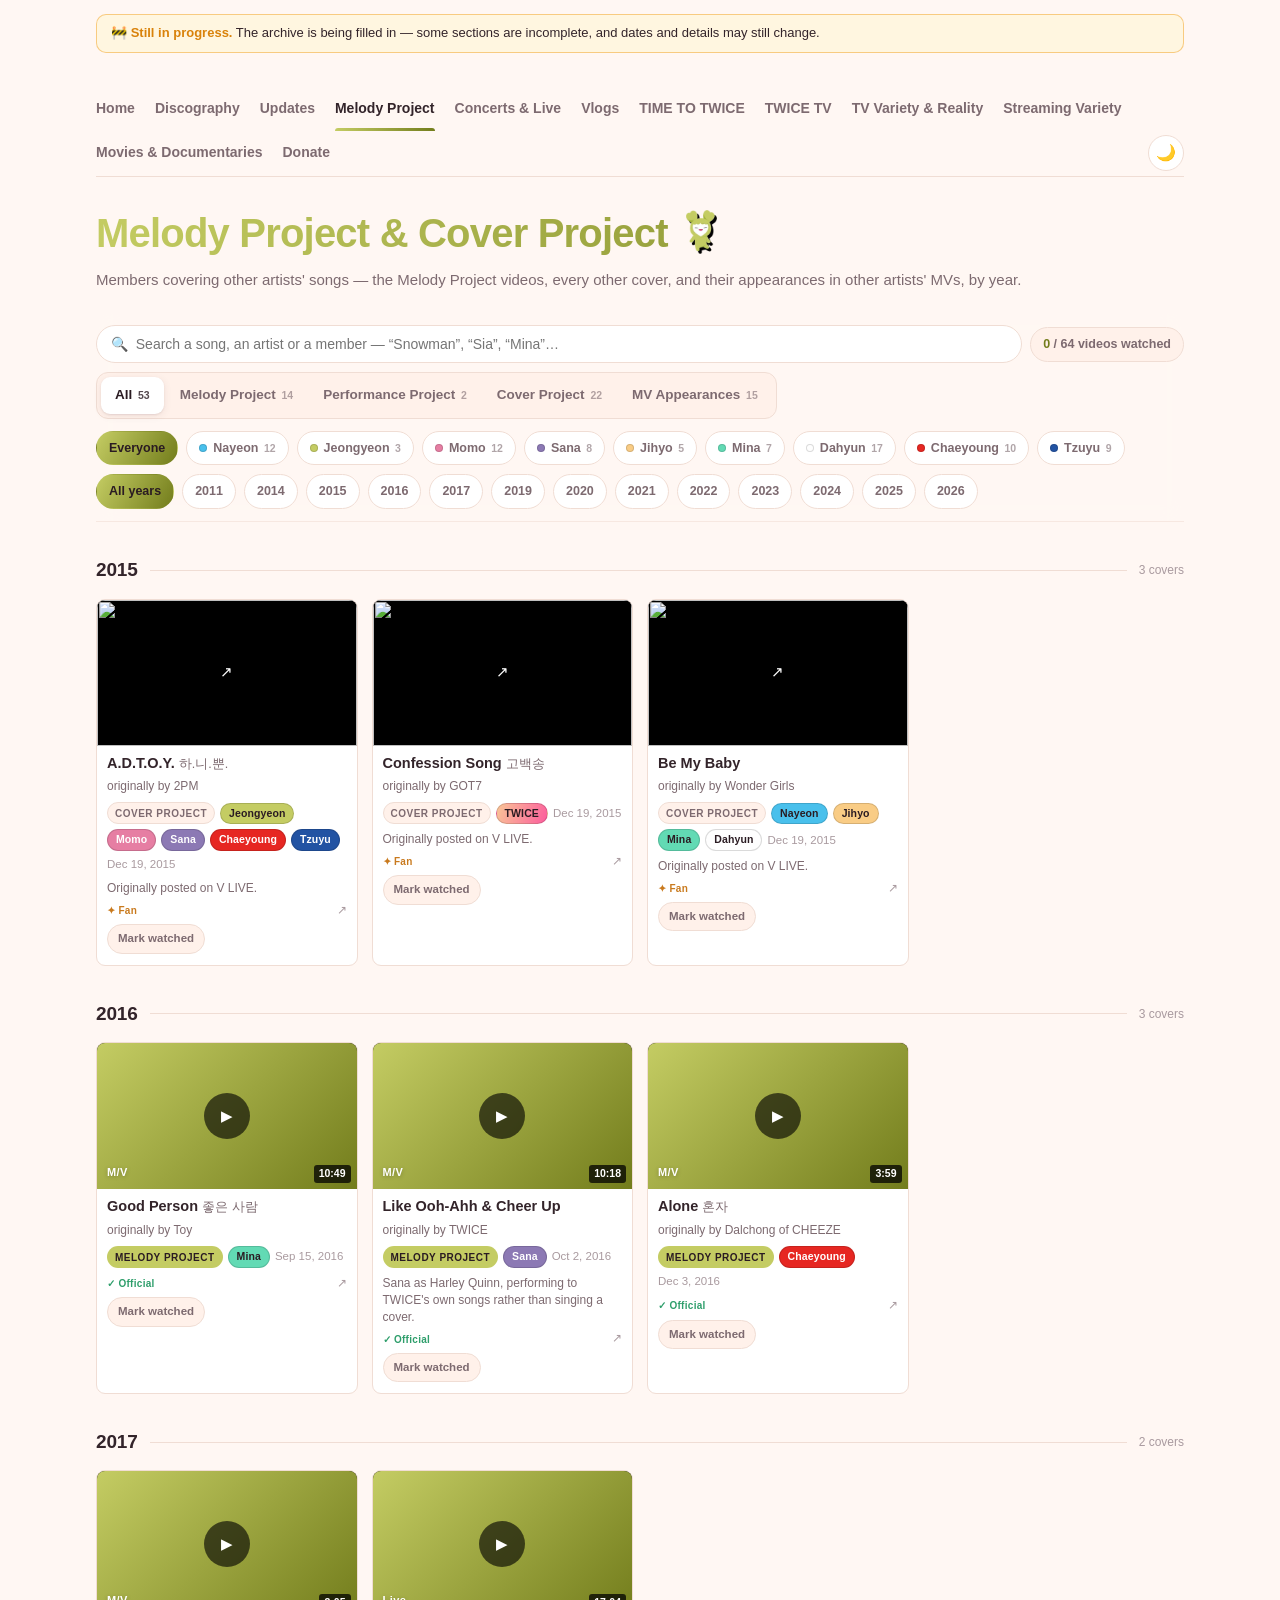
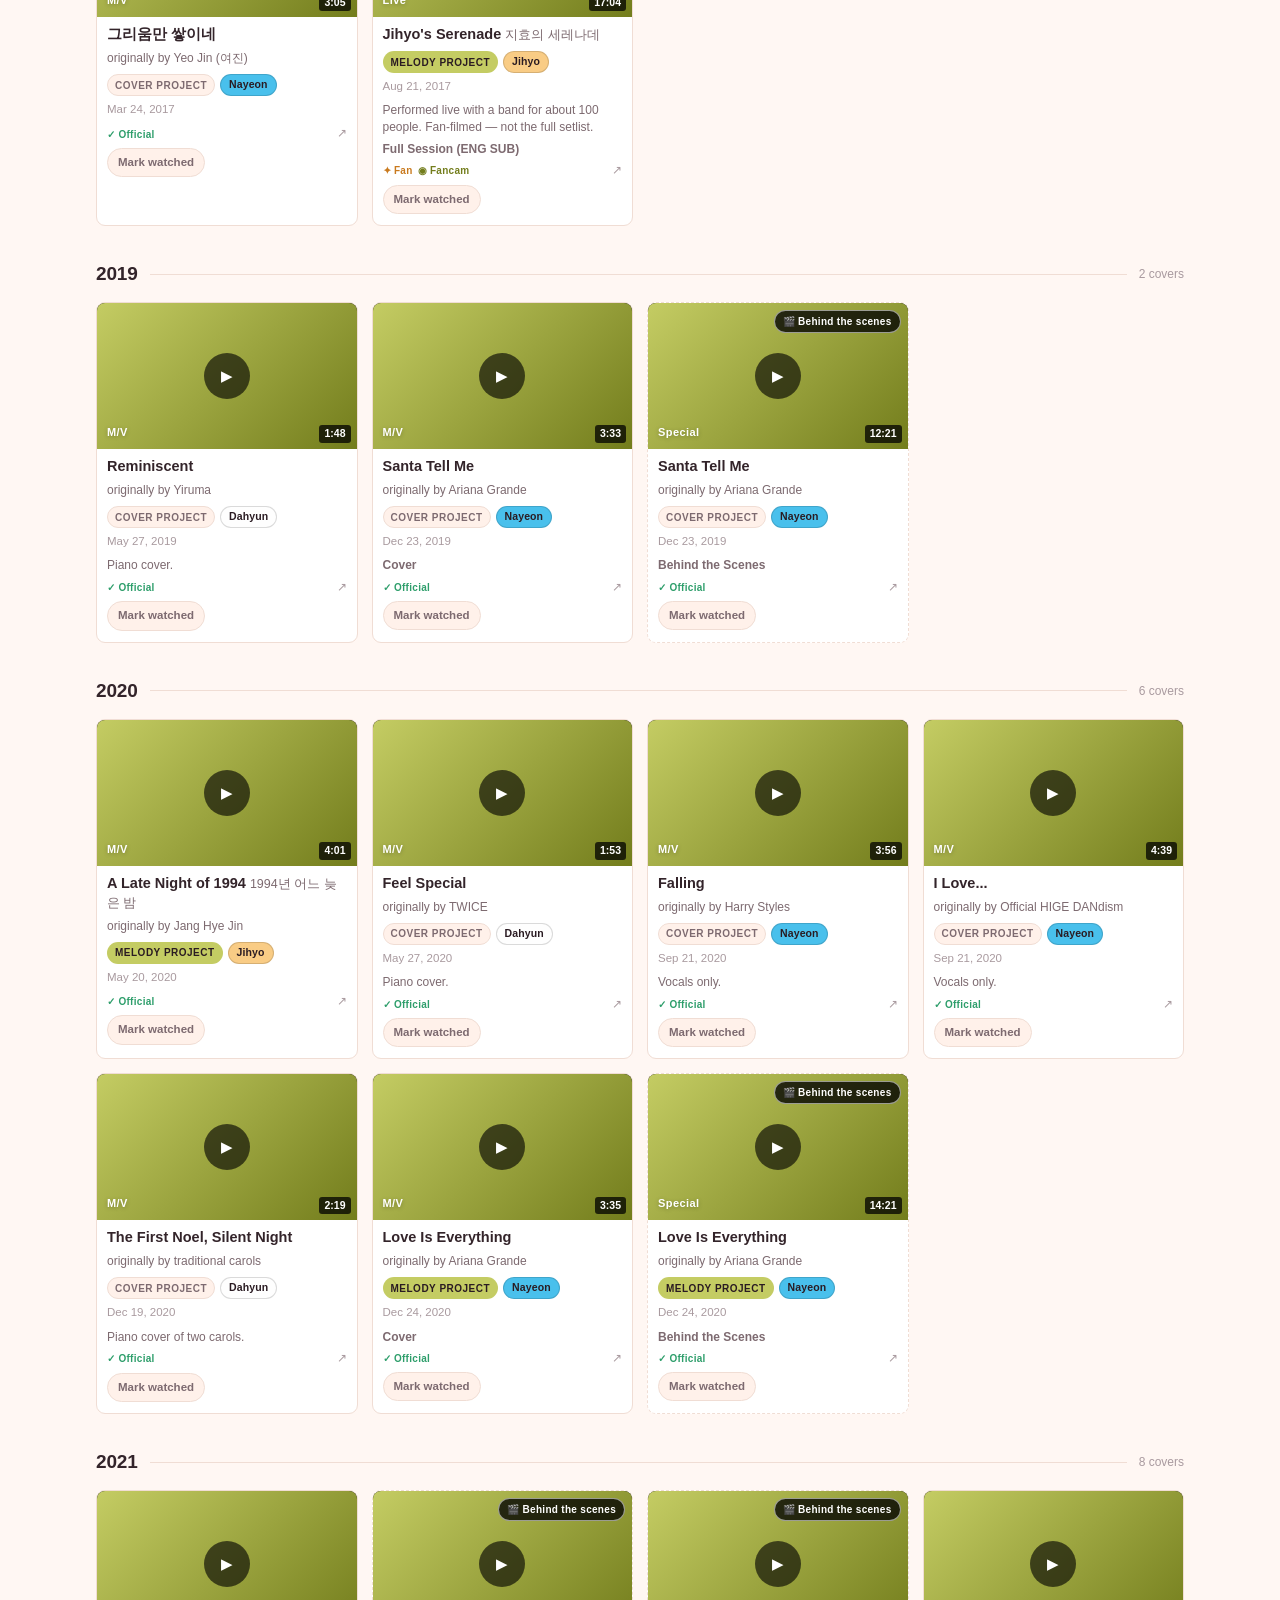
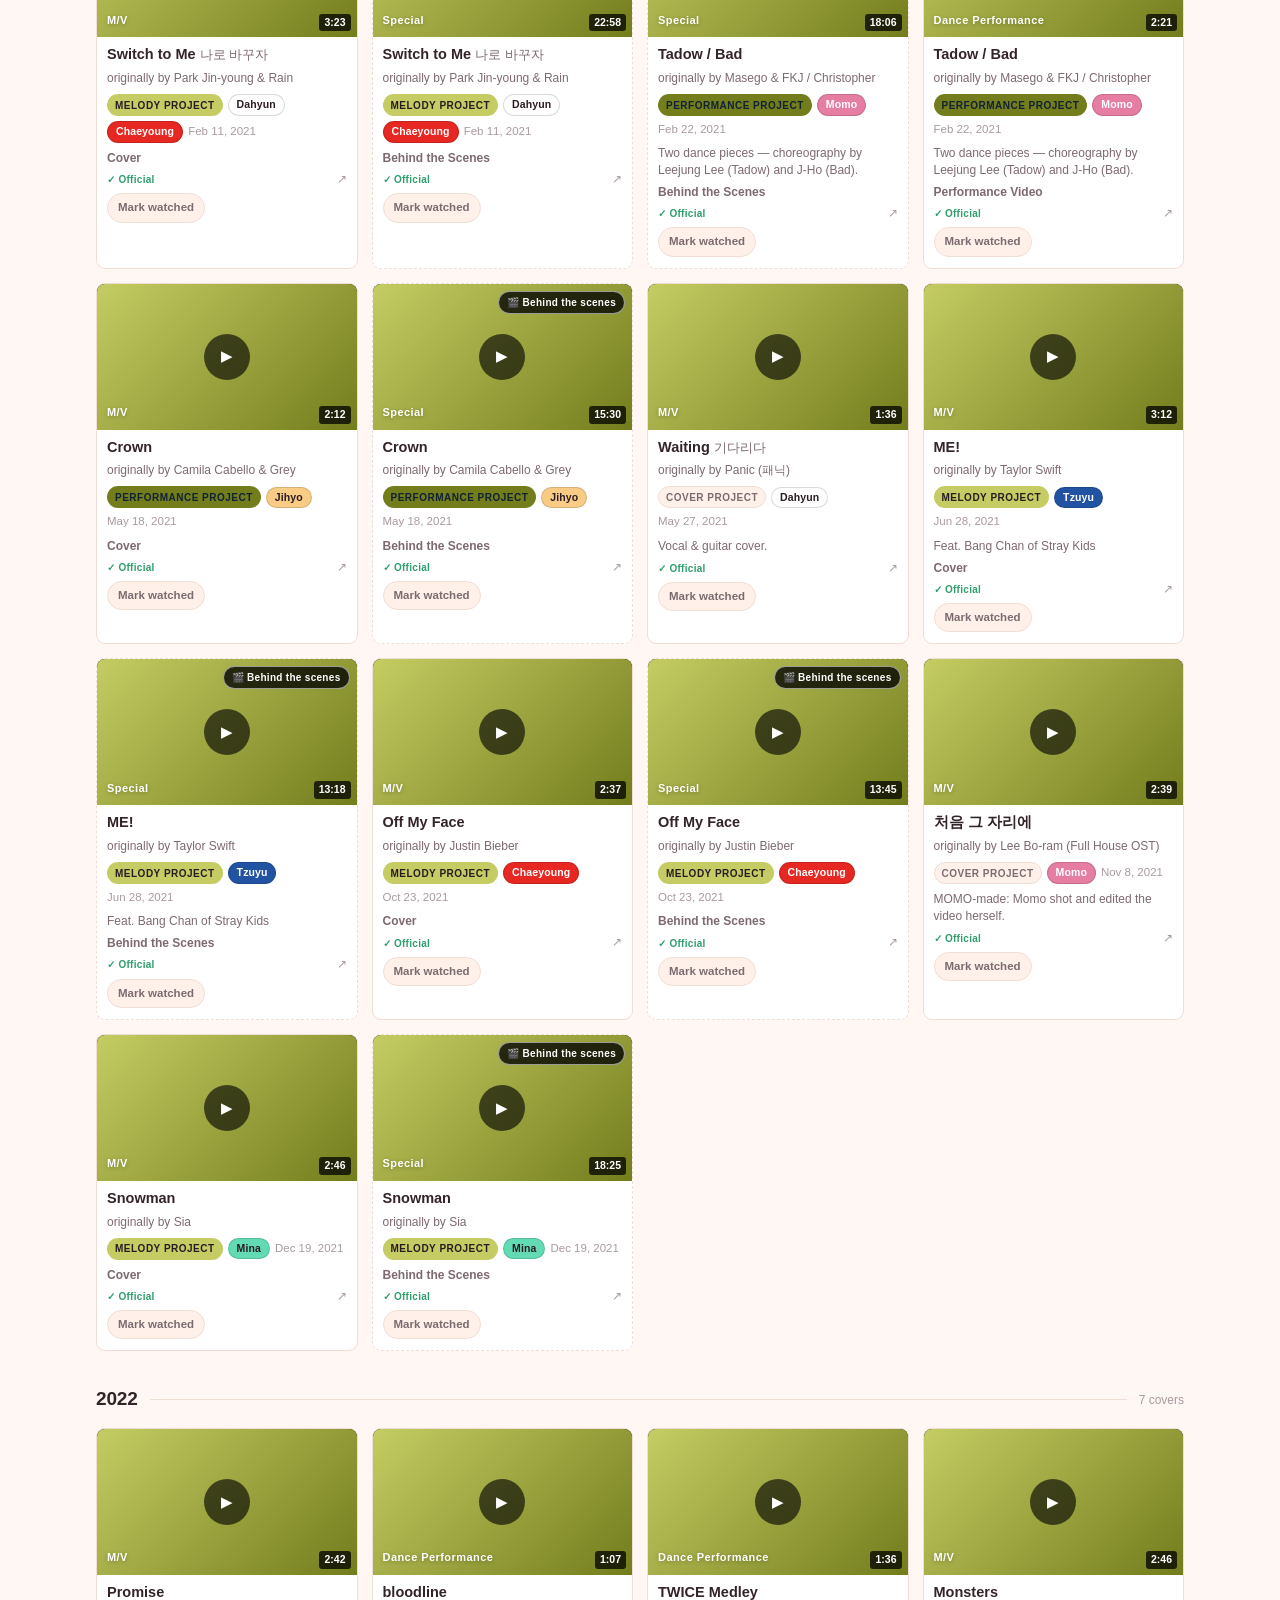
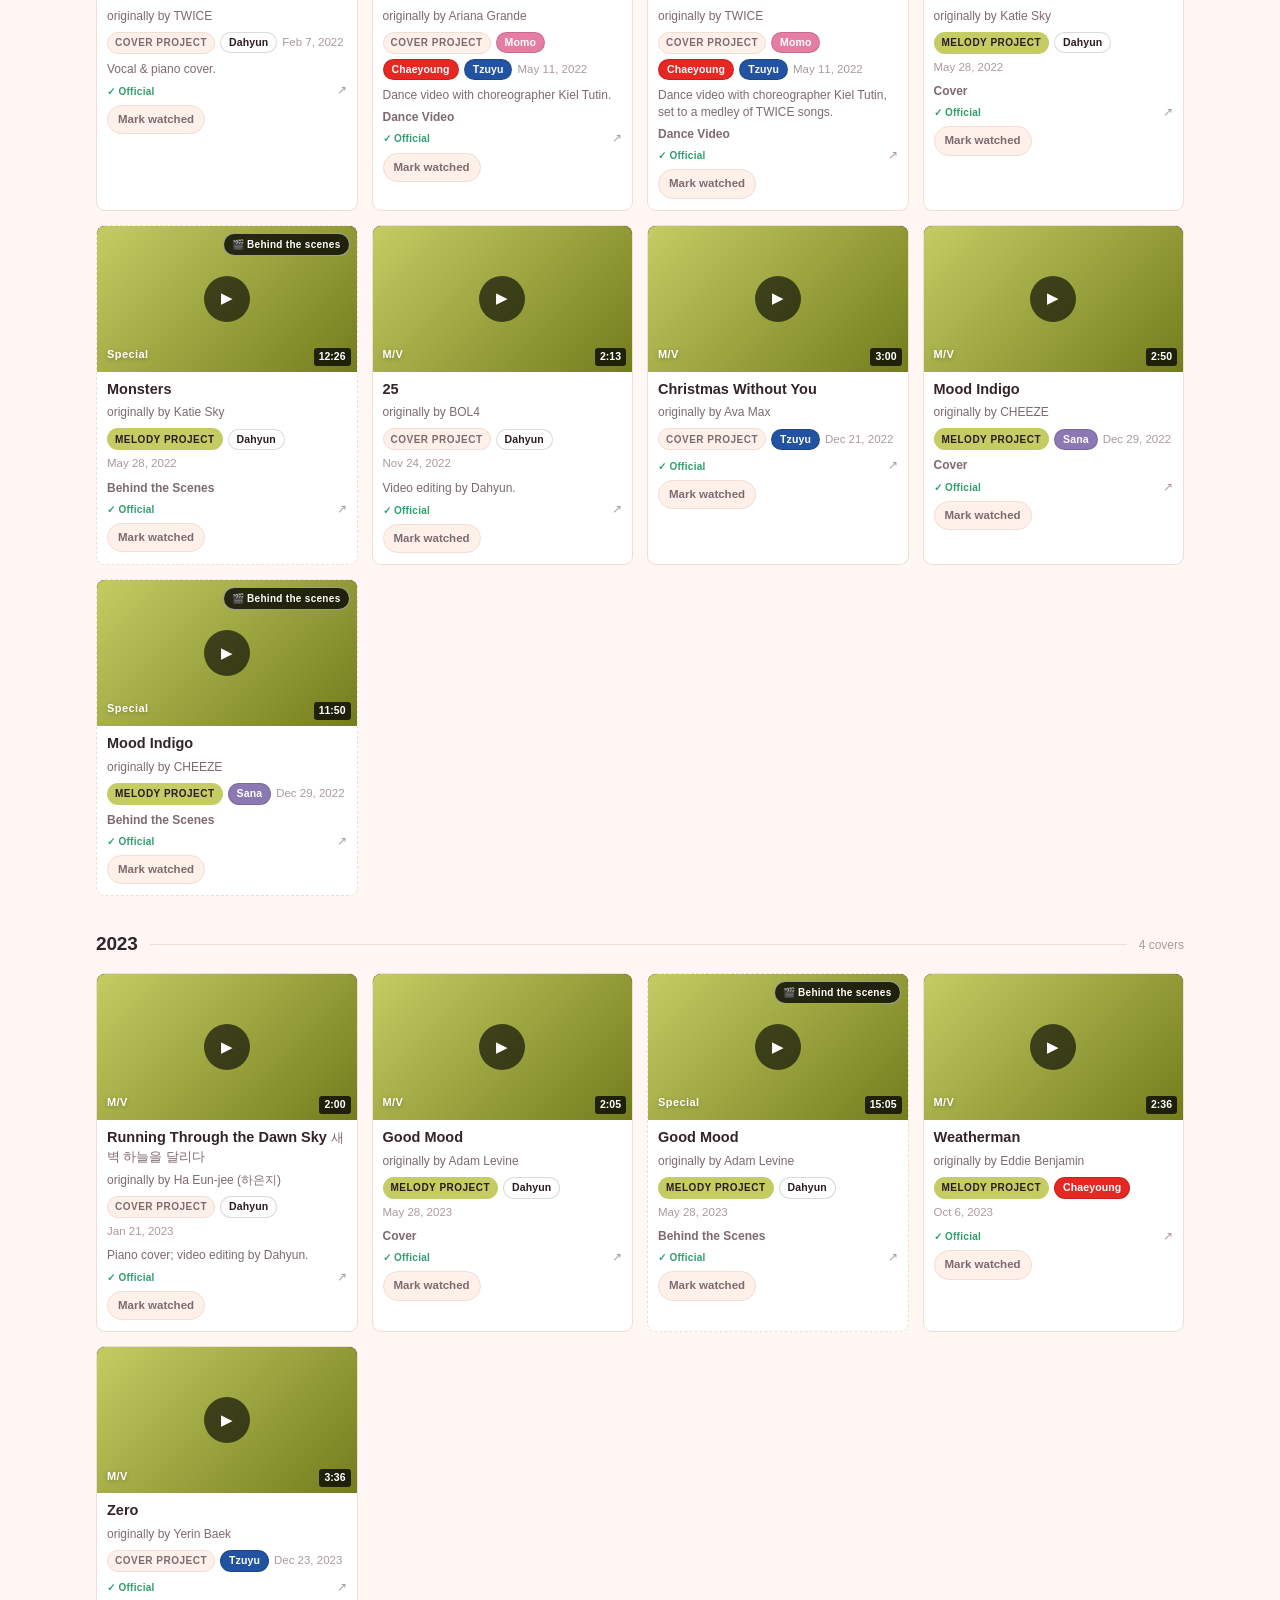
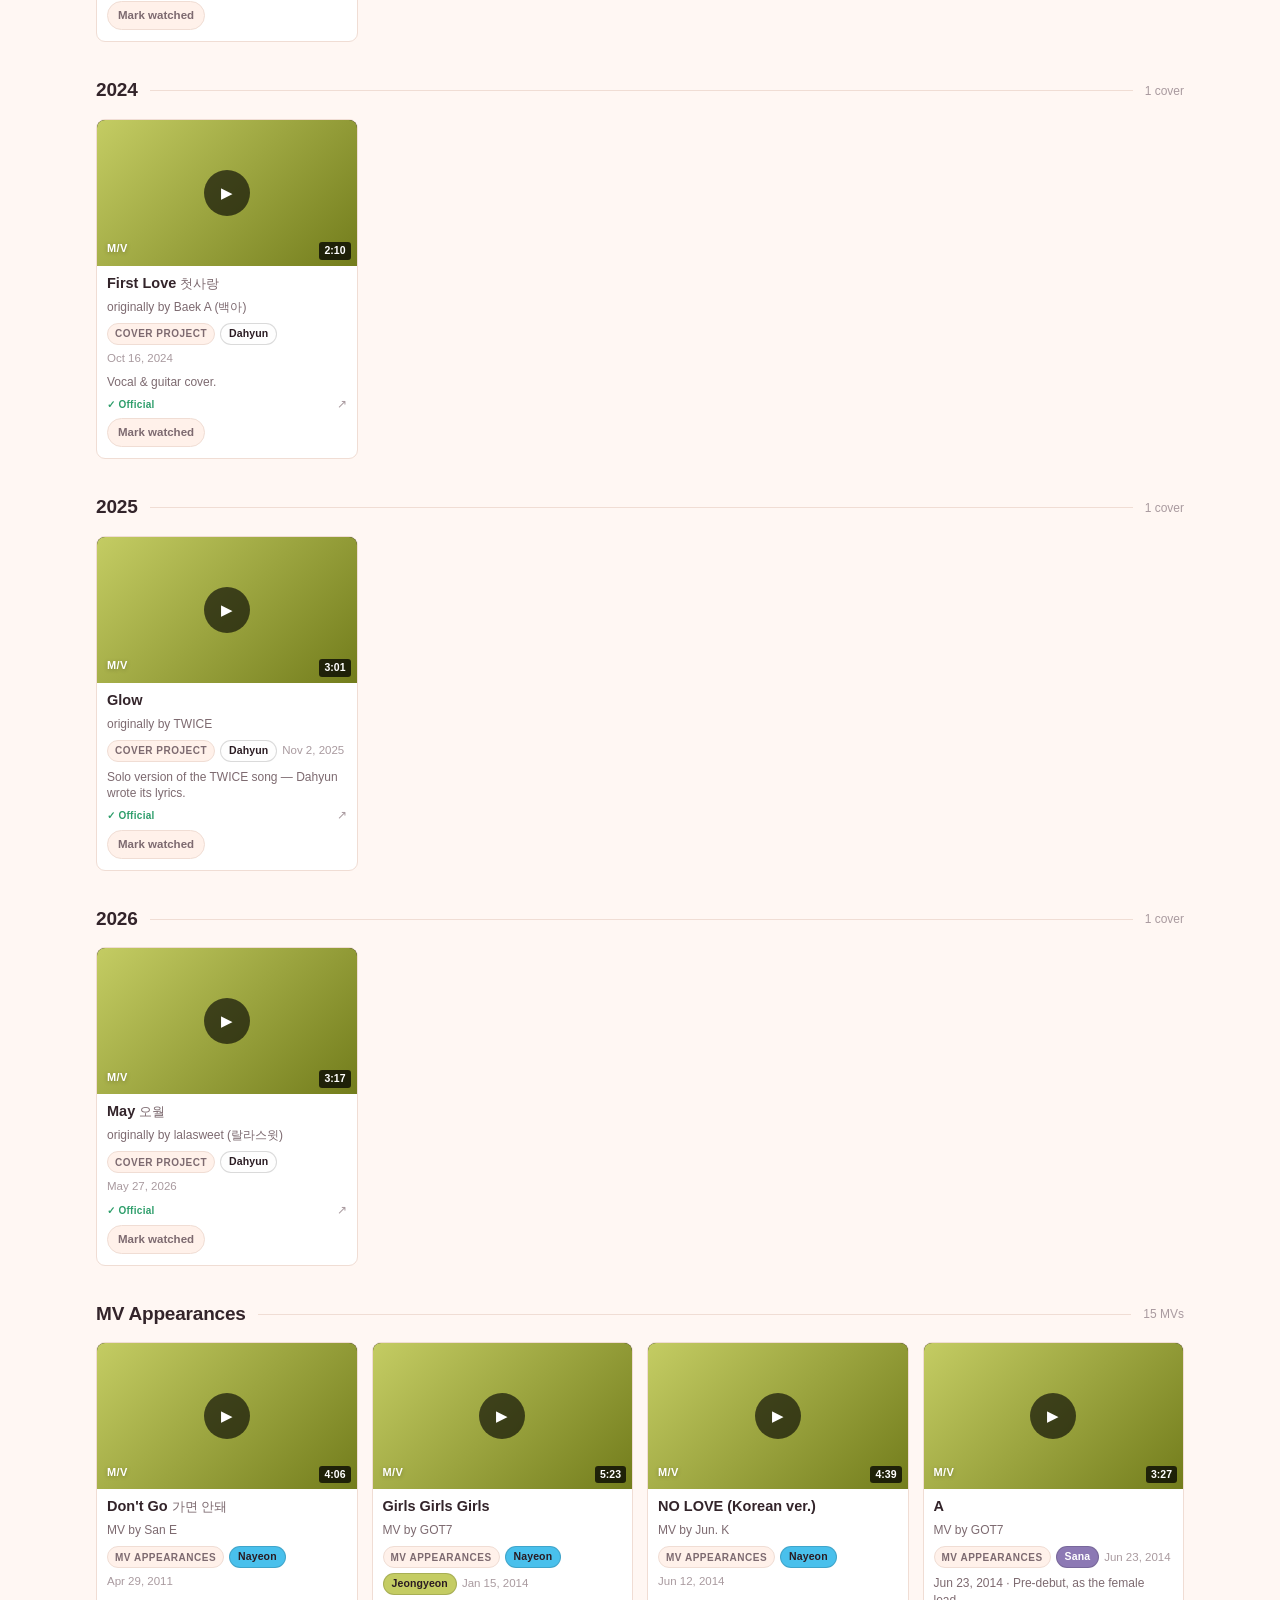
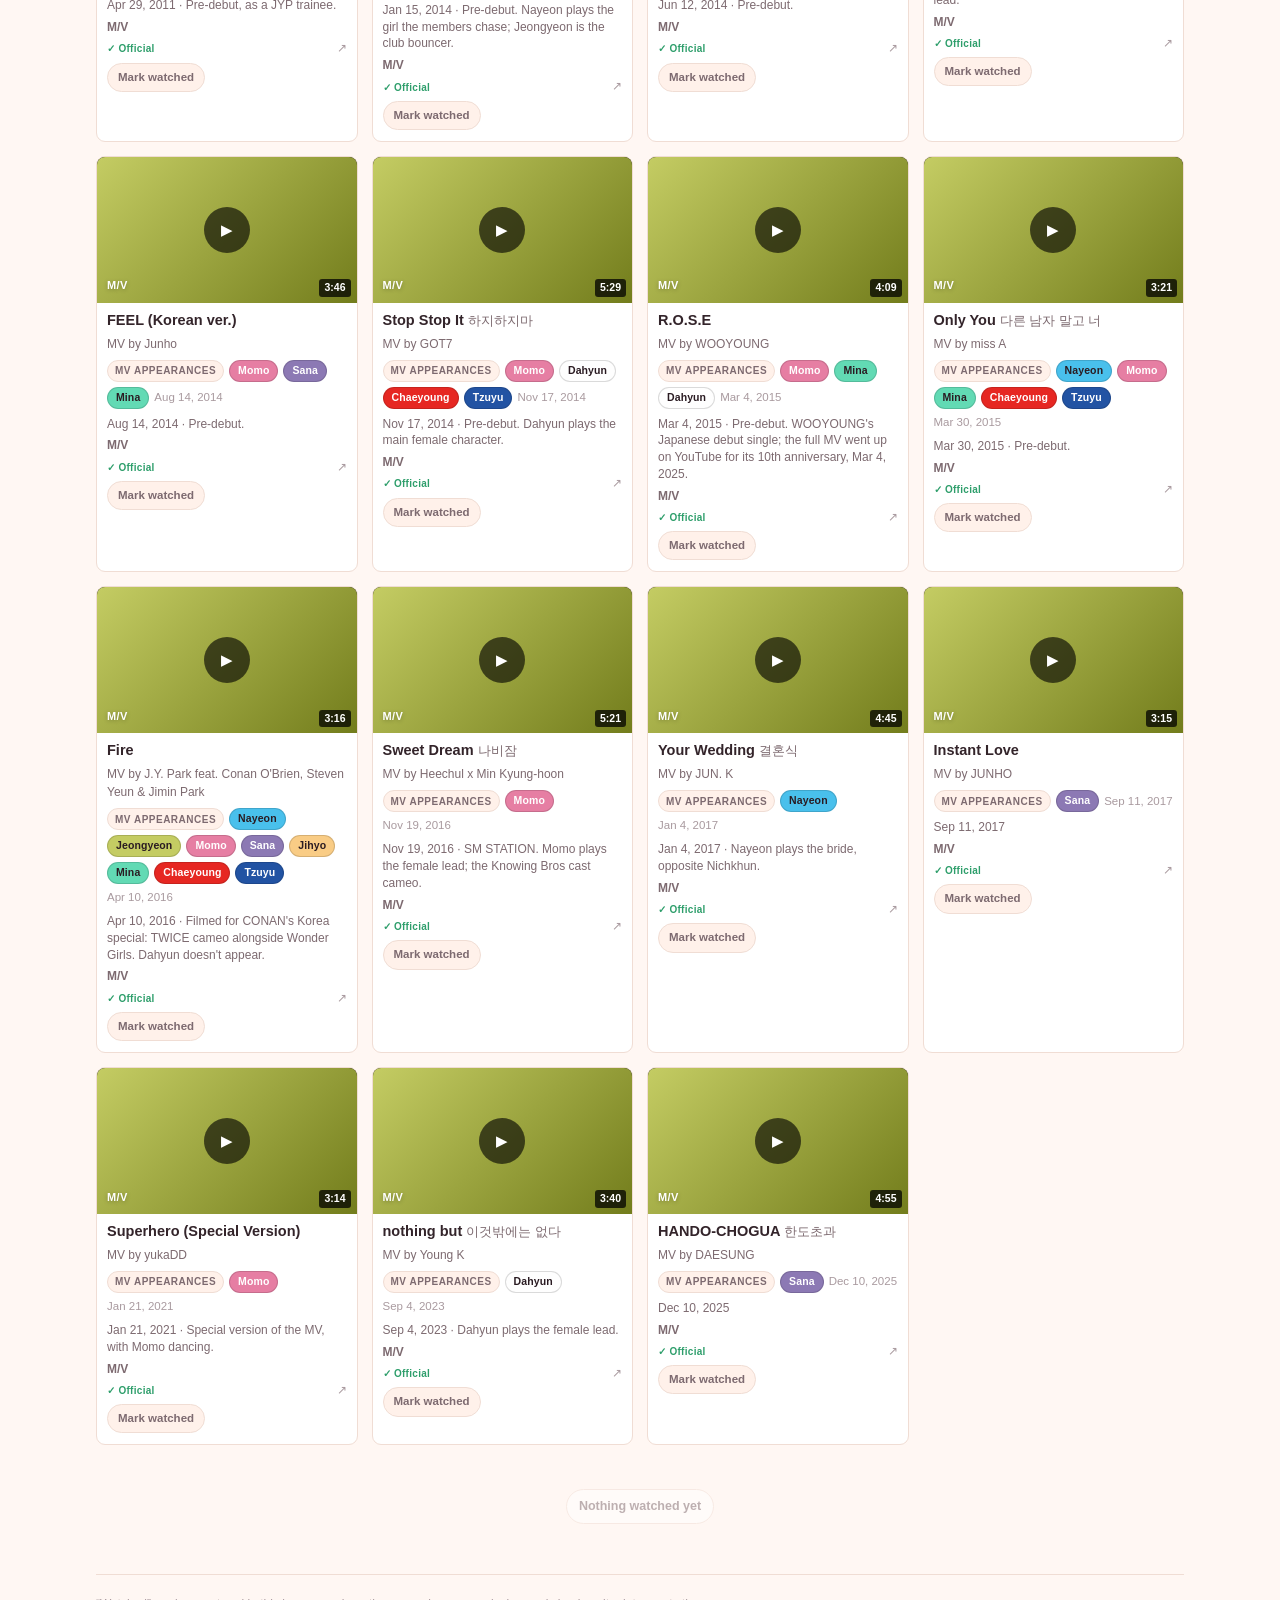
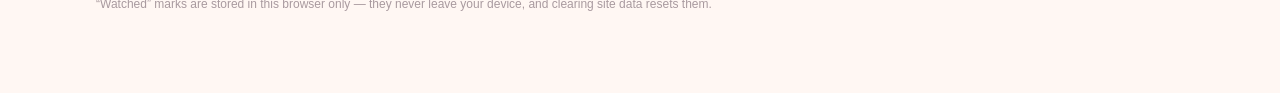
==== commit 4a63729f: "Durations visible on every thumbnail, behind-the-scenes cards marked on Melody Project & Covers" ====
--- a/covers.html
+++ b/covers.html
@@ -5,9 +5,9 @@
 <meta name="viewport" content="width=device-width, initial-scale=1.0">
 <title>Melody Project &amp; Cover Project · Candybong Vault</title>
 <meta name="description" content="TWICE members' Melody Project videos and every other cover, filed by year.">
-<link rel="icon" type="image/png" href="assets/img/favicon.png?v=270">
-<link rel="apple-touch-icon" href="assets/img/apple-touch-icon.png?v=270">
-<link rel="stylesheet" href="assets/css/style.css?v=270">
+<link rel="icon" type="image/png" href="assets/img/favicon.png?v=271">
+<link rel="apple-touch-icon" href="assets/img/apple-touch-icon.png?v=271">
+<link rel="stylesheet" href="assets/css/style.css?v=271">
 <script>try{var t=localStorage.getItem('twice-archive:theme');if(t==='light'||t==='dark')document.documentElement.setAttribute('data-theme',t)}catch(e){}</script>
 </head>
 <body>
@@ -47,8 +47,8 @@
 
 </div>
 
-<script src="assets/js/core.js?v=270"></script>
-<script src="assets/js/covers.js?v=270"></script>
-<script src="assets/js/theme.js?v=270"></script>
+<script src="assets/js/core.js?v=271"></script>
+<script src="assets/js/covers.js?v=271"></script>
+<script src="assets/js/theme.js?v=271"></script>
 </body>
 </html>
--- a/assets/css/style.css
+++ b/assets/css/style.css
@@ -725,8 +725,9 @@
   transition: transform .15s ease, background .15s ease;
 }
 .vthumb:hover .play { transform: scale(1.12); background: var(--accent); }
+/* z-index 2: the thumbnail <img> is z-index 1 and would otherwise cover it. */
 .vthumb .dur {
-  position: absolute; right: 6px; bottom: 6px;
+  position: absolute; z-index: 2; right: 6px; bottom: 6px;
   font-size: 10.5px; font-weight: 600; color: #fff;
   background: rgba(0,0,0,.75); padding: 1px 5px; border-radius: 3px;
 }
@@ -748,6 +749,22 @@
   border: 1.5px solid #fff;
   box-shadow: 0 2px 8px rgba(0,0,0,.4);
 }
+/* What kind of extra a card is (core.js opts.sticker), top-right so it never
+   meets the must-watch sticker. Dark rather than coloured: it labels, it
+   doesn't celebrate. */
+.vthumb .sticker {
+  position: absolute; z-index: 2; top: 7px; right: 7px;
+  font-size: 10px; font-weight: 700; letter-spacing: .03em;
+  padding: 3px 8px; border-radius: 999px; white-space: nowrap;
+  background: rgba(0,0,0,.78); color: #fff;
+  border: 1px solid rgba(255,255,255,.55);
+}
+/* A behind-the-scenes card sits back a little from the cover it belongs to:
+   a dashed edge and a softer thumbnail until you hover it. */
+.cover-card.bts { border-style: dashed; }
+.cover-card.bts .vthumb img { filter: saturate(.55) brightness(.9); transition: filter .15s ease; }
+.cover-card.bts:hover .vthumb img { filter: none; }
+
 /* On a season heading it sits in line after the title, not over a thumbnail. */
 .season-head .must, .era-head .must { position: static; align-self: center; box-shadow: none; }
 
@@ -1077,3 +1094,17 @@
   /* the h1 paints its gradient through its text; keep that off the icon */
   -webkit-text-fill-color: initial;
 }
+
+/* "Shared by …" under a card's note, crediting a fan copy's uploader (live.js). */
+.live-credit { margin: 4px 0 0; font-size: 12px; color: var(--text-faint); }
+.live-credit a { color: var(--accent-ink); font-weight: 600; text-decoration: none; }
+.live-credit a:hover { text-decoration: underline; }
+
+/* A film poster on a card (core.js "poster"): the whole poster, centred, over
+   a blurred, dimmed copy of itself filling the 16:9 frame. */
+.vthumb img.poster { object-fit: contain; }
+.vthumb .poster-bg {
+  position: absolute; inset: -12px; z-index: 0;
+  background: center / cover no-repeat;
+  filter: blur(14px) brightness(.55);
+}
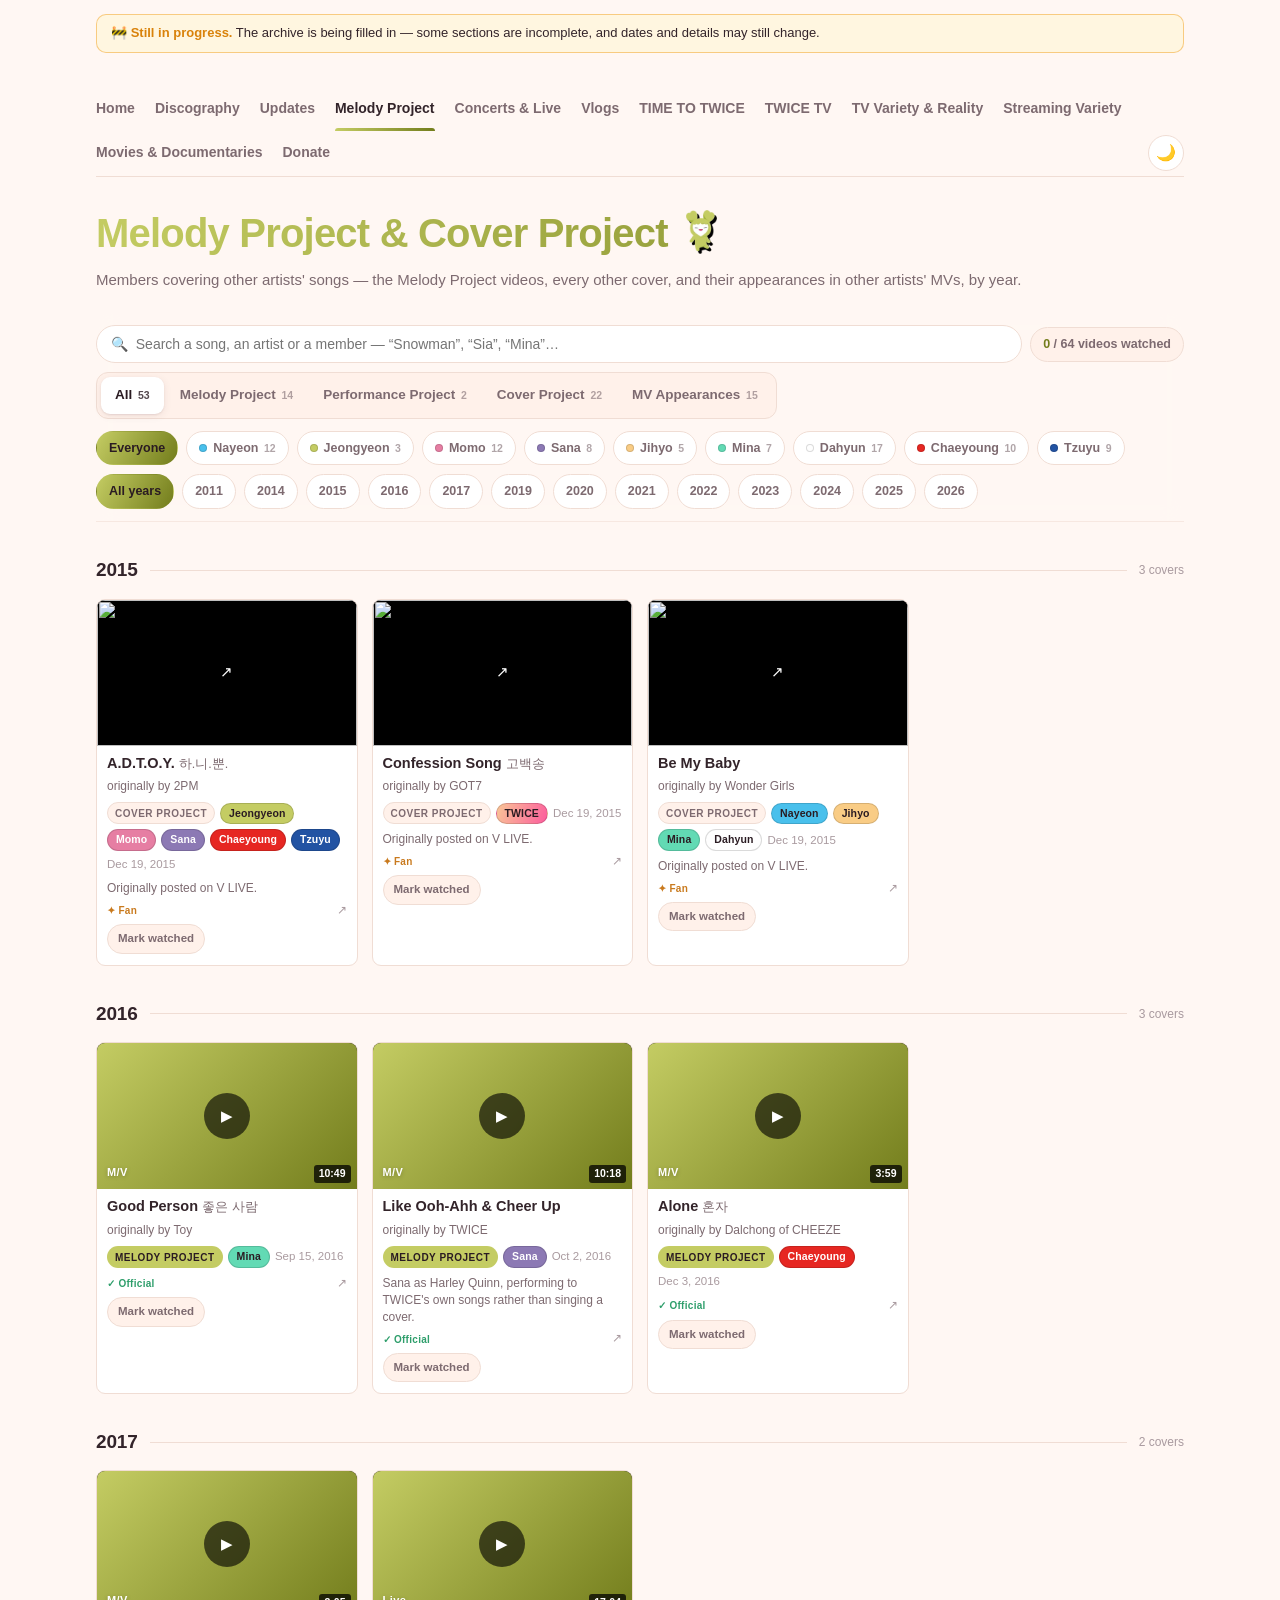
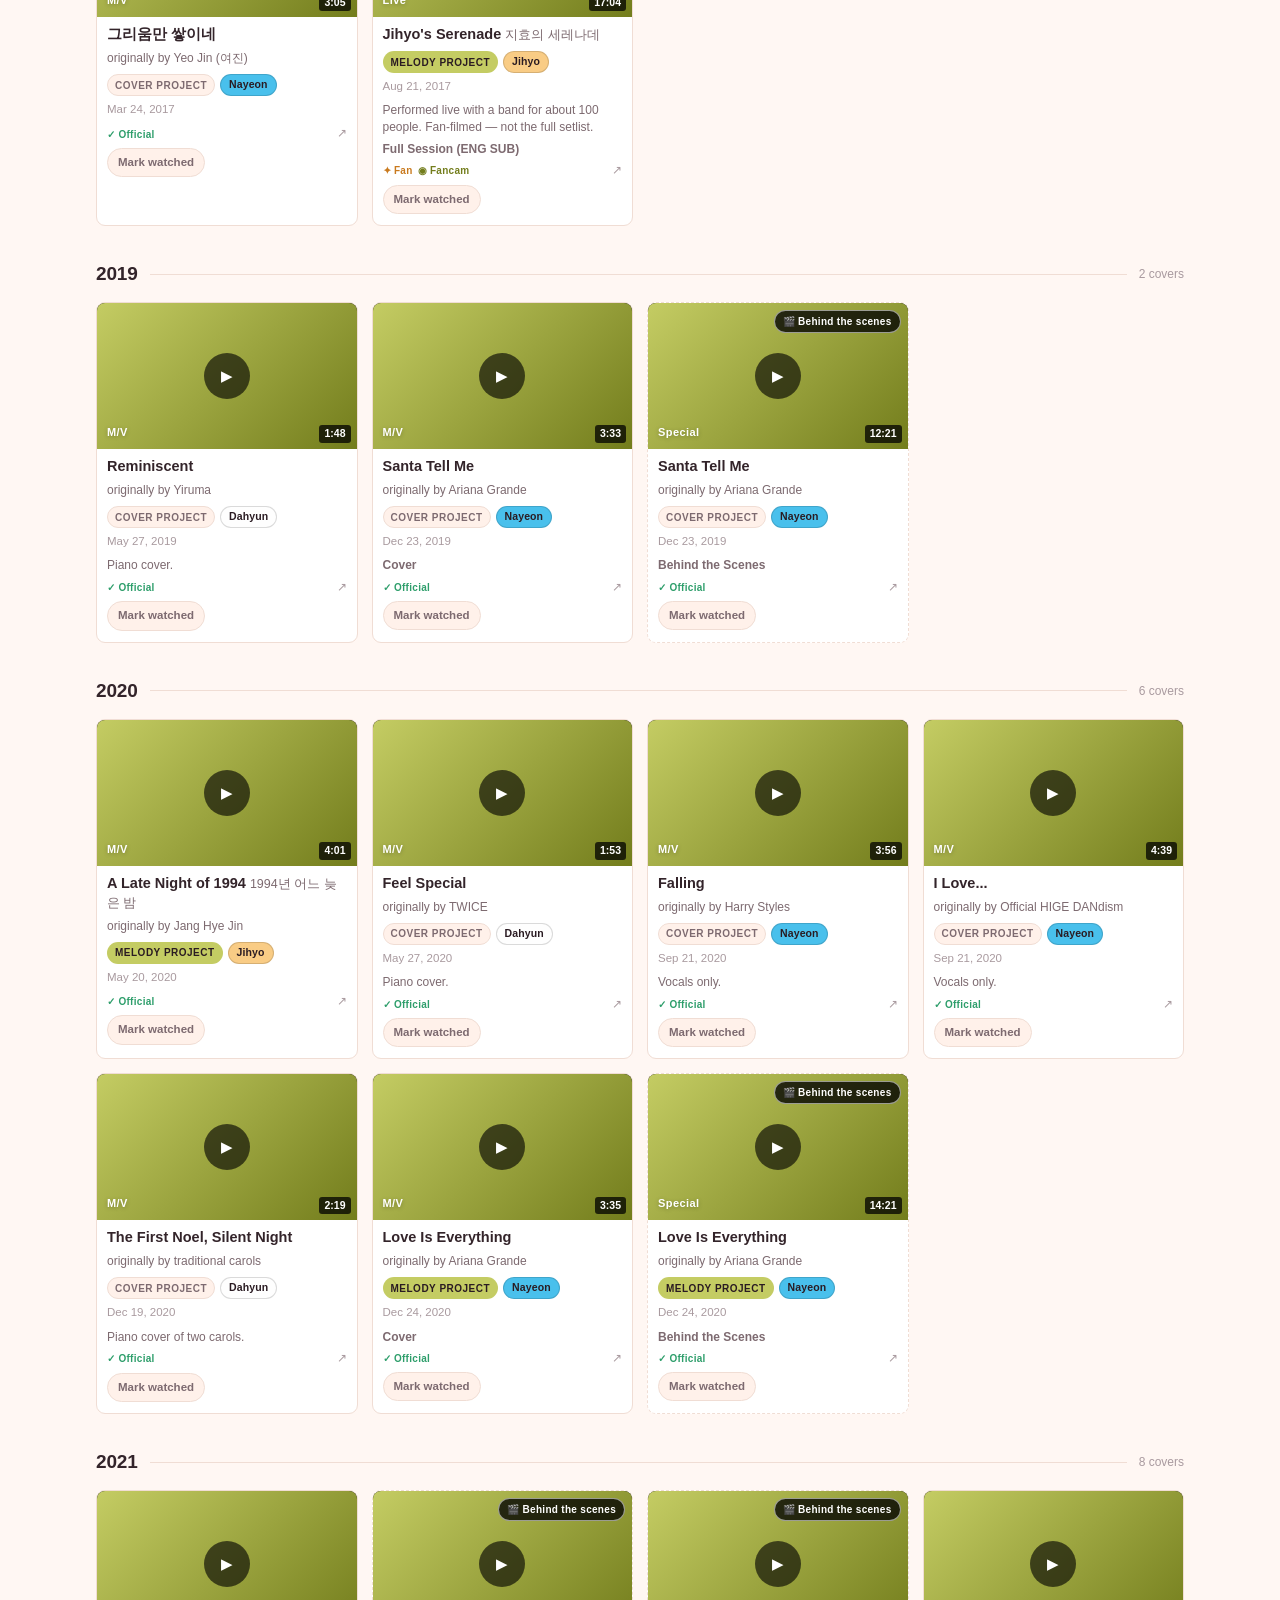
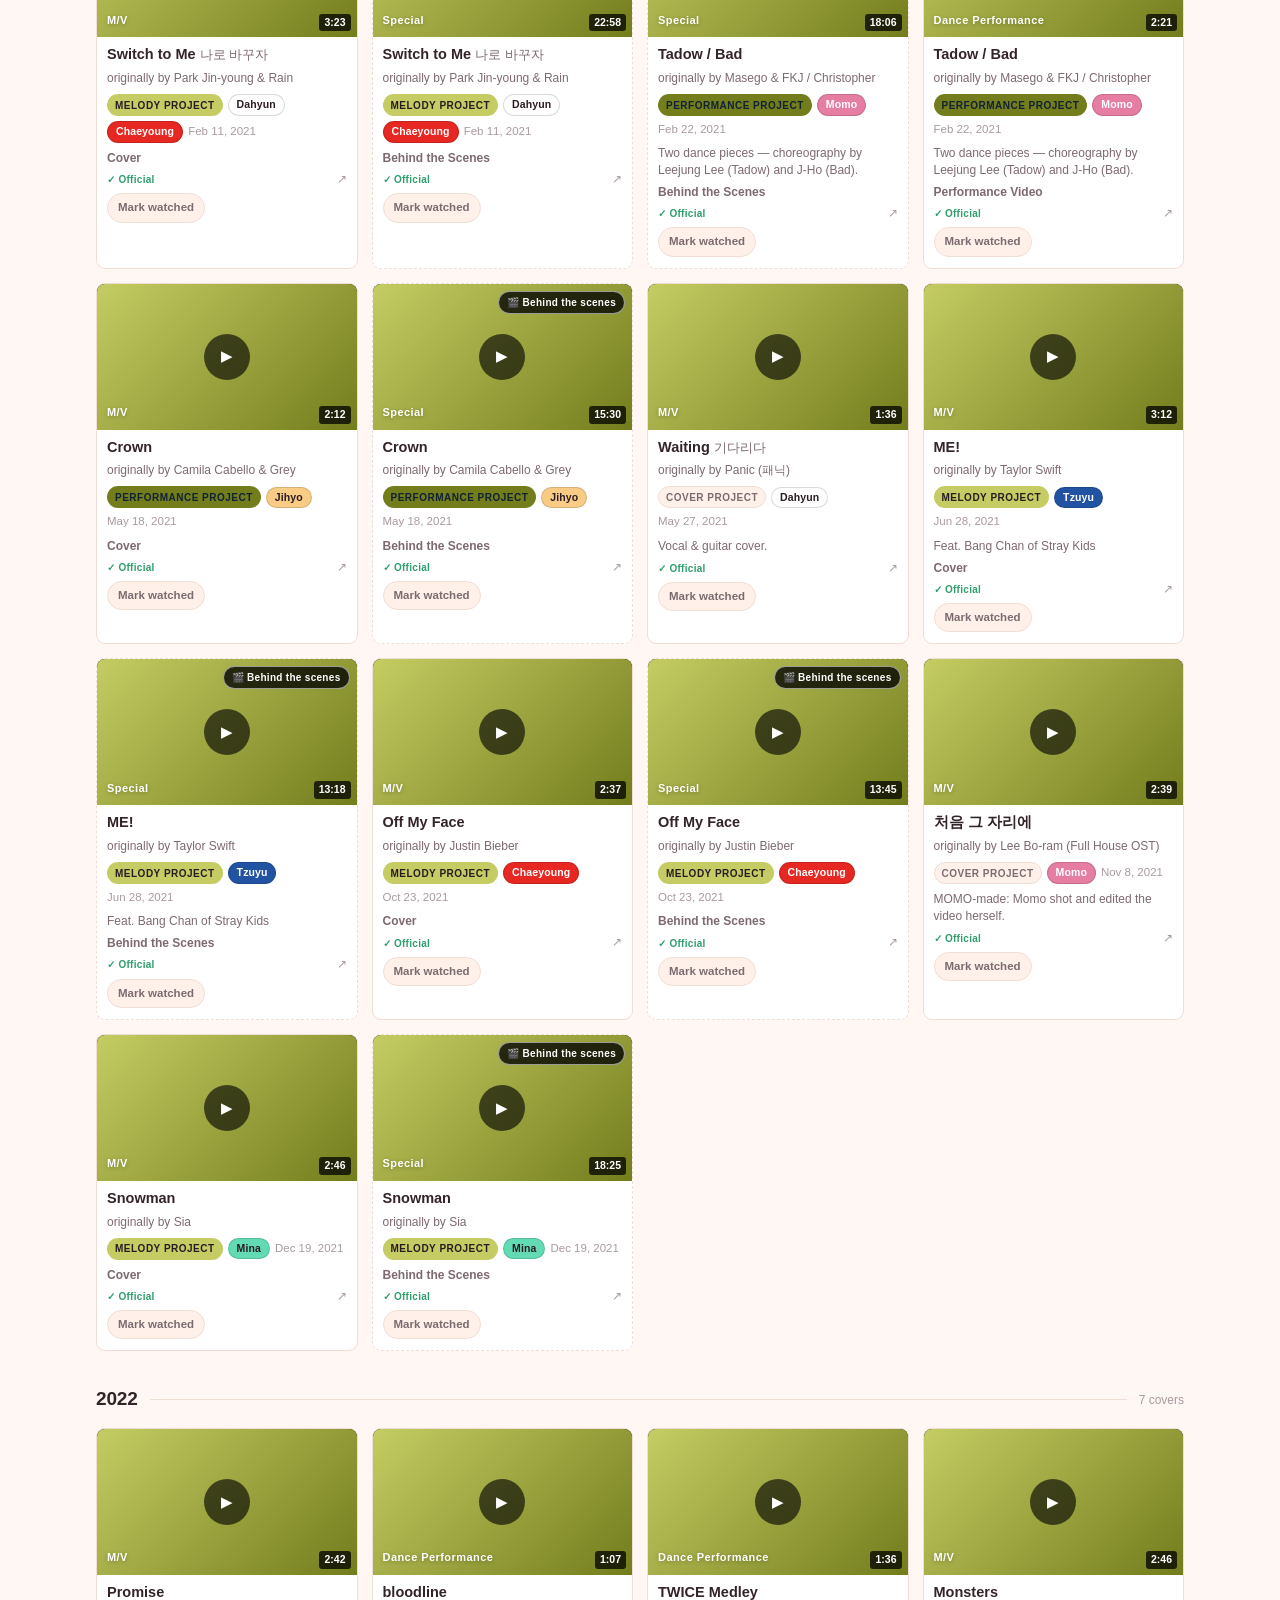
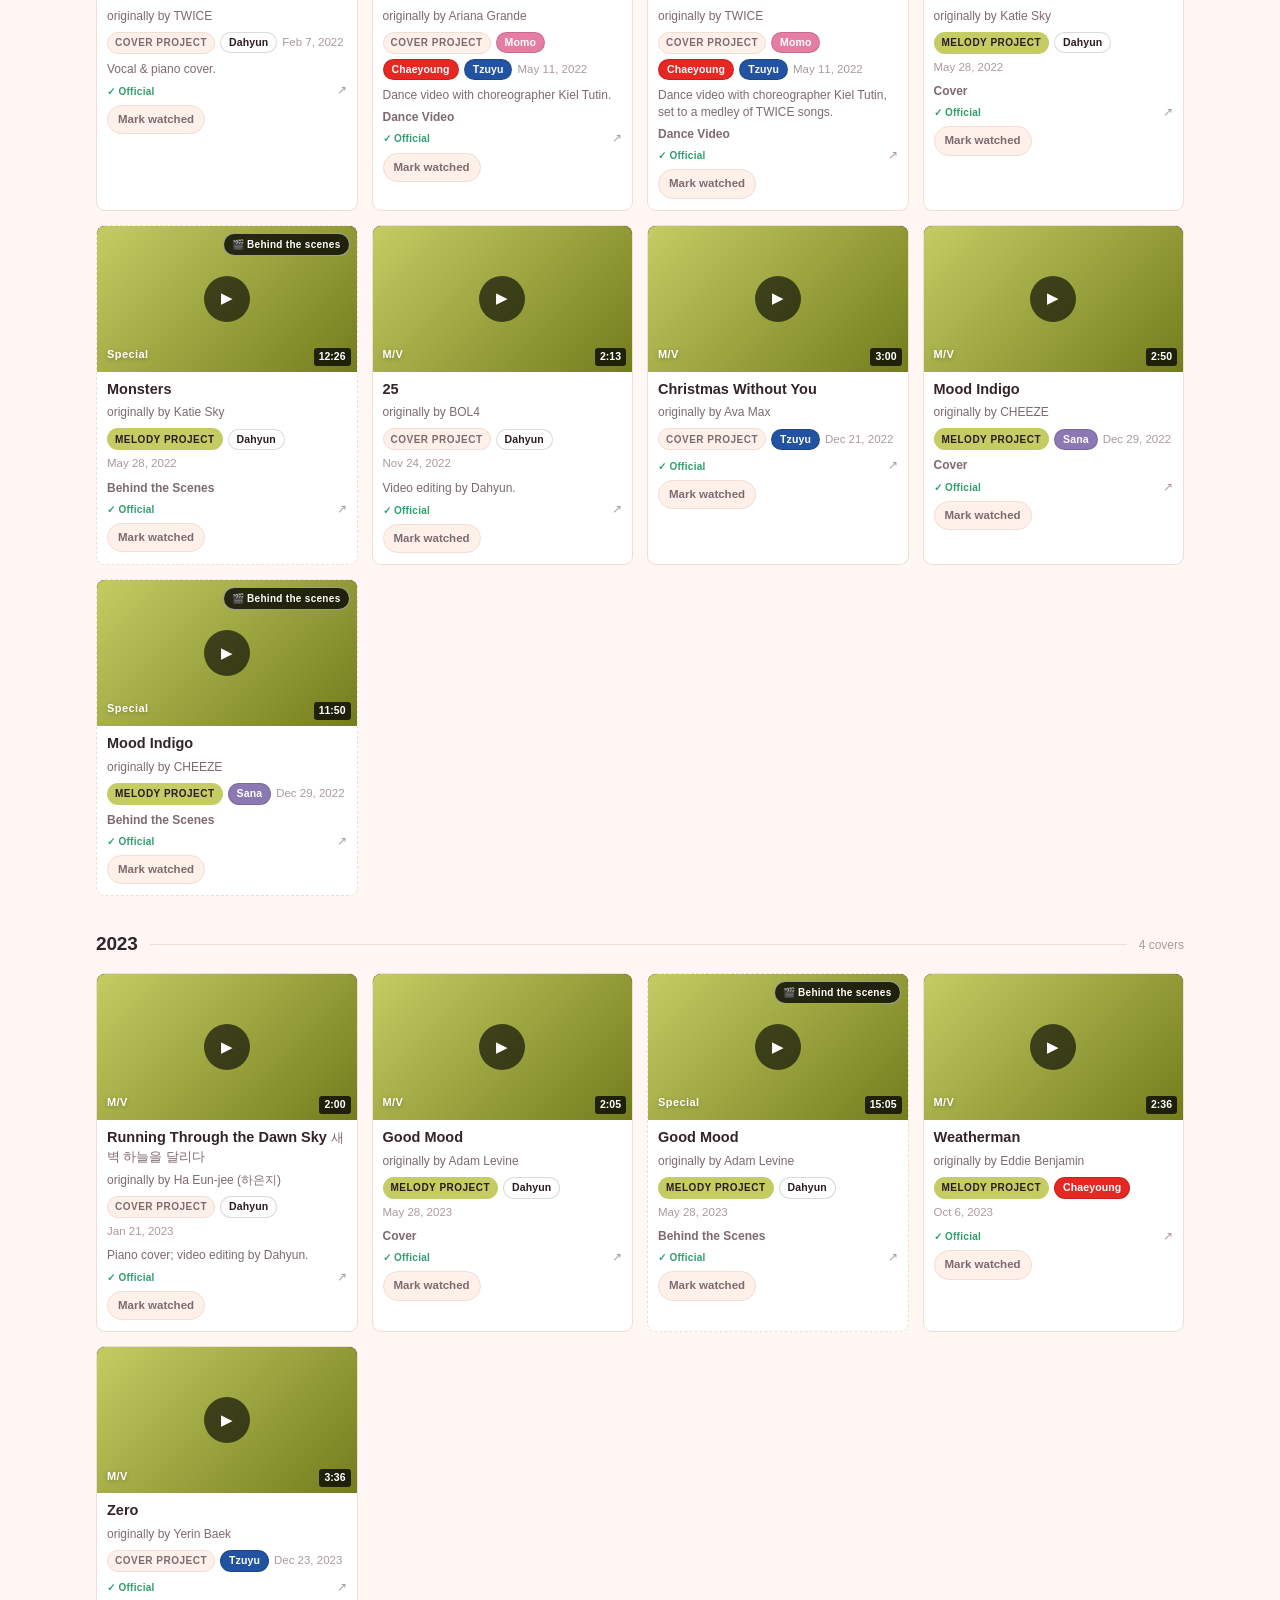
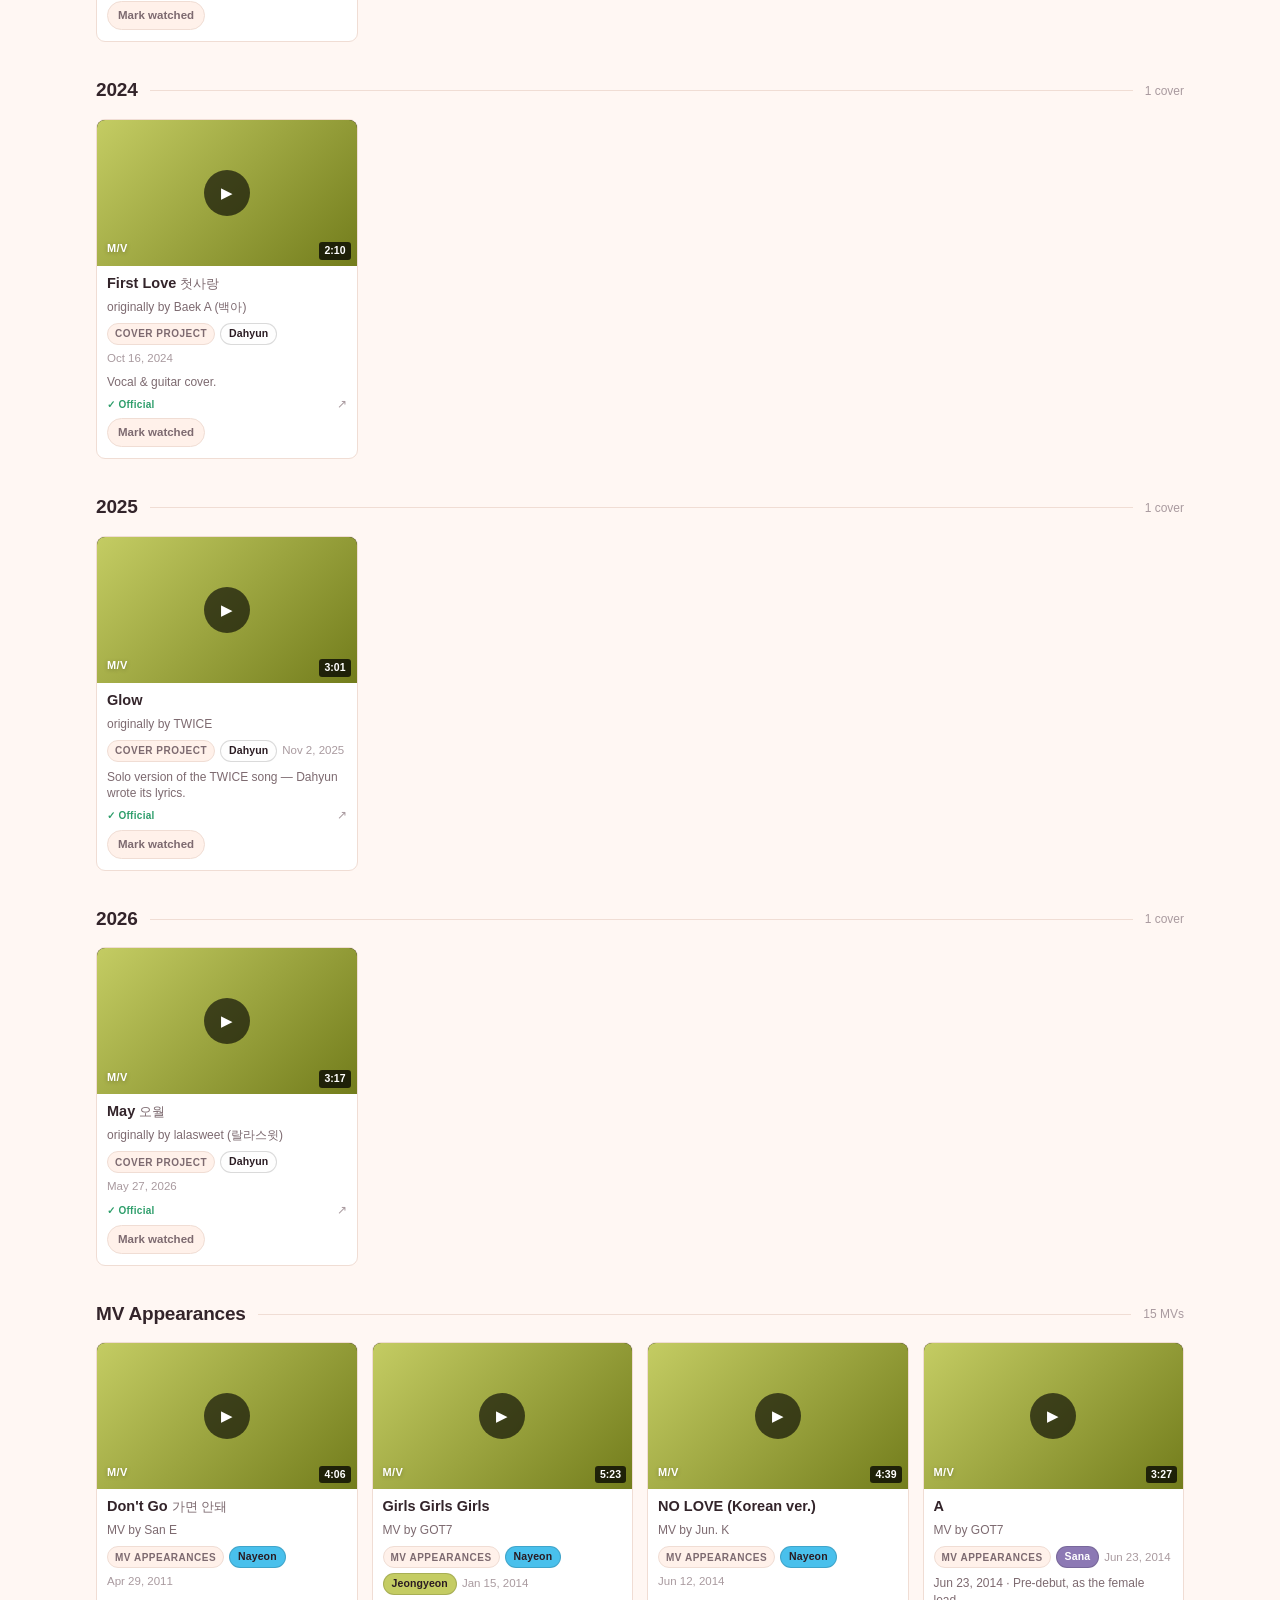
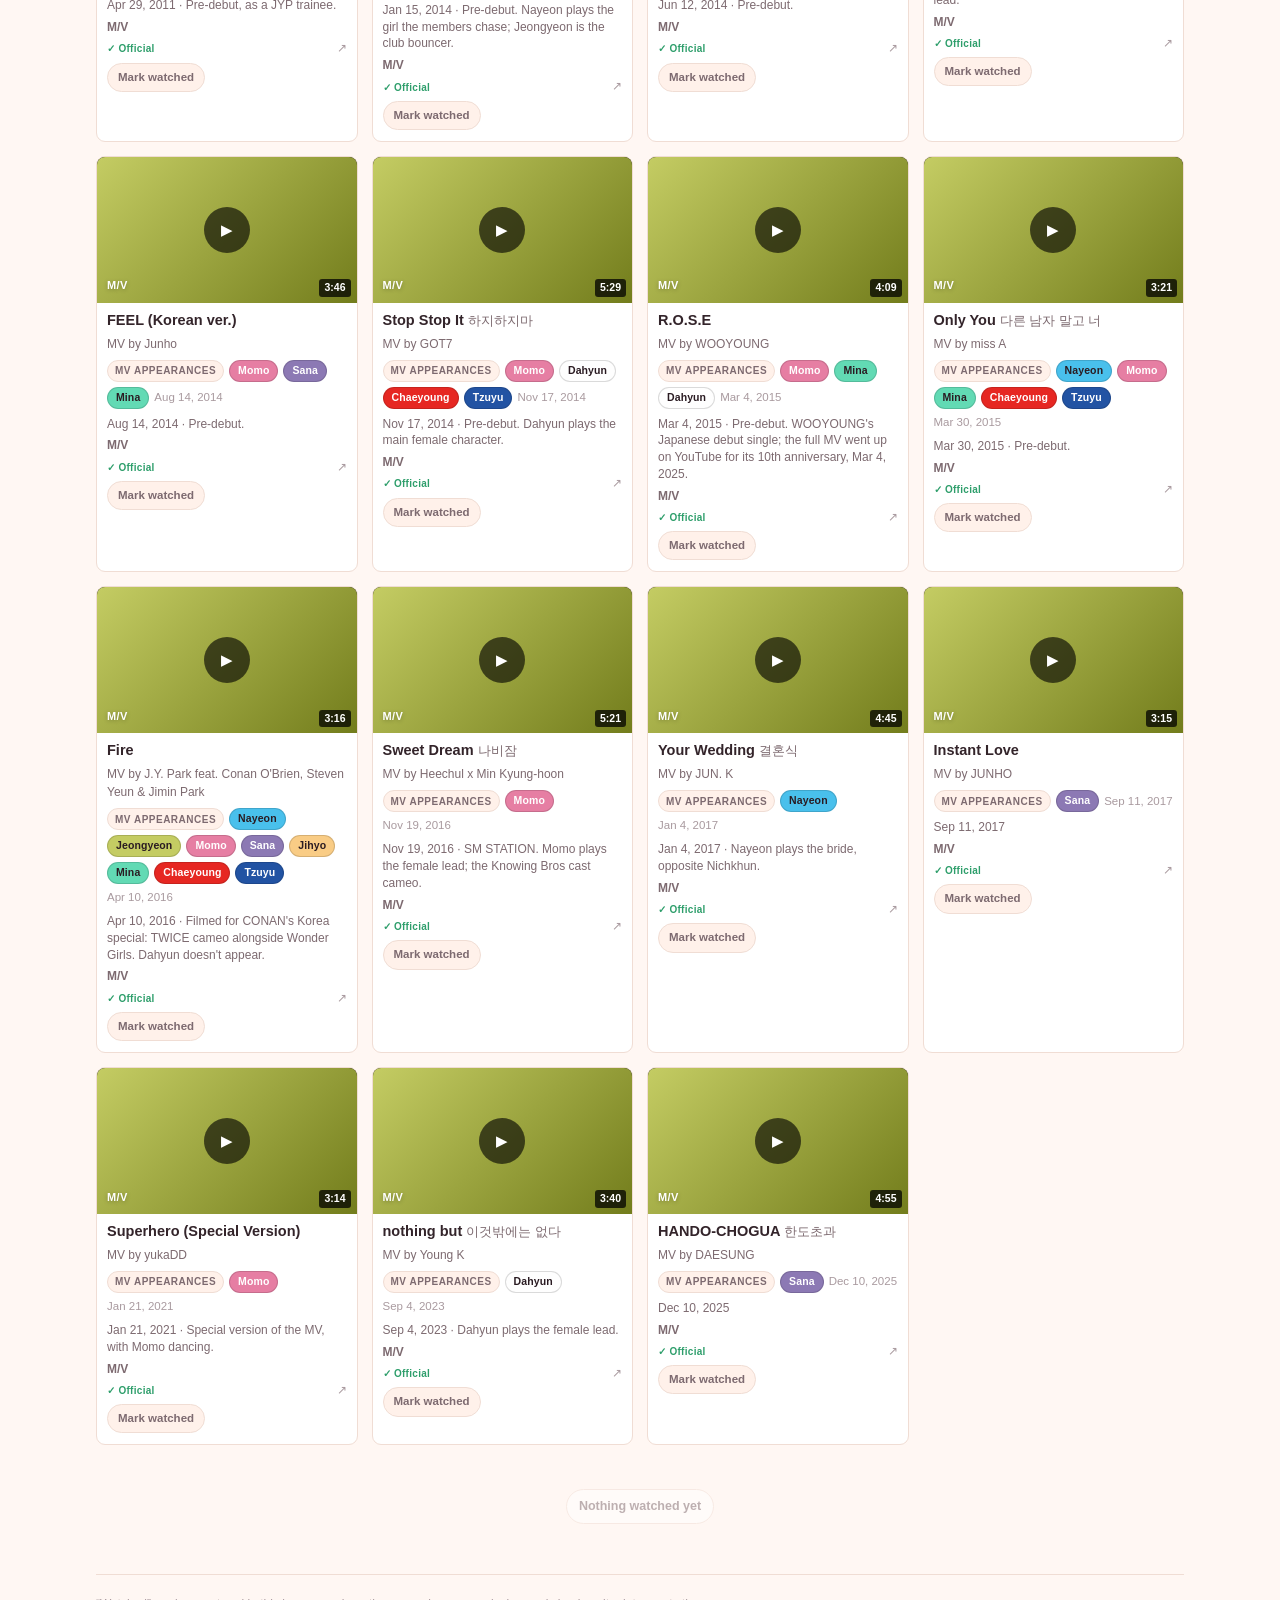
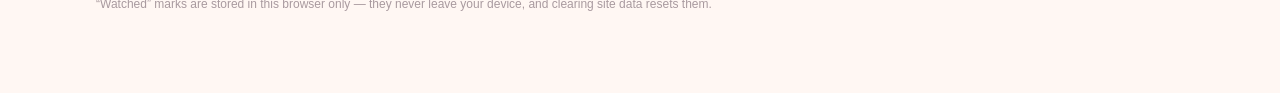
==== commit 6c4d4987: "Fan sites ONCE ZONE & teudoongie subs, Oppa Thinking clips, Chef & My Fridge, TDOONG Entertainment c" ====
--- a/covers.html
+++ b/covers.html
@@ -5,9 +5,9 @@
 <meta name="viewport" content="width=device-width, initial-scale=1.0">
 <title>Melody Project &amp; Cover Project · Candybong Vault</title>
 <meta name="description" content="TWICE members' Melody Project videos and every other cover, filed by year.">
-<link rel="icon" type="image/png" href="assets/img/favicon.png?v=271">
-<link rel="apple-touch-icon" href="assets/img/apple-touch-icon.png?v=271">
-<link rel="stylesheet" href="assets/css/style.css?v=271">
+<link rel="icon" type="image/png" href="assets/img/favicon.png?v=275">
+<link rel="apple-touch-icon" href="assets/img/apple-touch-icon.png?v=275">
+<link rel="stylesheet" href="assets/css/style.css?v=275">
 <script>try{var t=localStorage.getItem('twice-archive:theme');if(t==='light'||t==='dark')document.documentElement.setAttribute('data-theme',t)}catch(e){}</script>
 </head>
 <body>
@@ -47,8 +47,8 @@
 
 </div>
 
-<script src="assets/js/core.js?v=271"></script>
-<script src="assets/js/covers.js?v=271"></script>
-<script src="assets/js/theme.js?v=271"></script>
+<script src="assets/js/core.js?v=275"></script>
+<script src="assets/js/covers.js?v=275"></script>
+<script src="assets/js/theme.js?v=275"></script>
 </body>
 </html>
--- a/assets/css/style.css
+++ b/assets/css/style.css
@@ -454,6 +454,7 @@
 }
 .season-head h3 { margin: 0; font-size: 15px; }
 .season-head .count { font-size: 12px; color: var(--text-faint); }
+.see-also a { color: var(--accent-ink); font-weight: 600; }
 .season-summary {
   margin: -4px 0 12px; padding-left: 13px; max-width: 70ch;
   font-size: 13px; line-height: 1.5; color: var(--text-soft);
